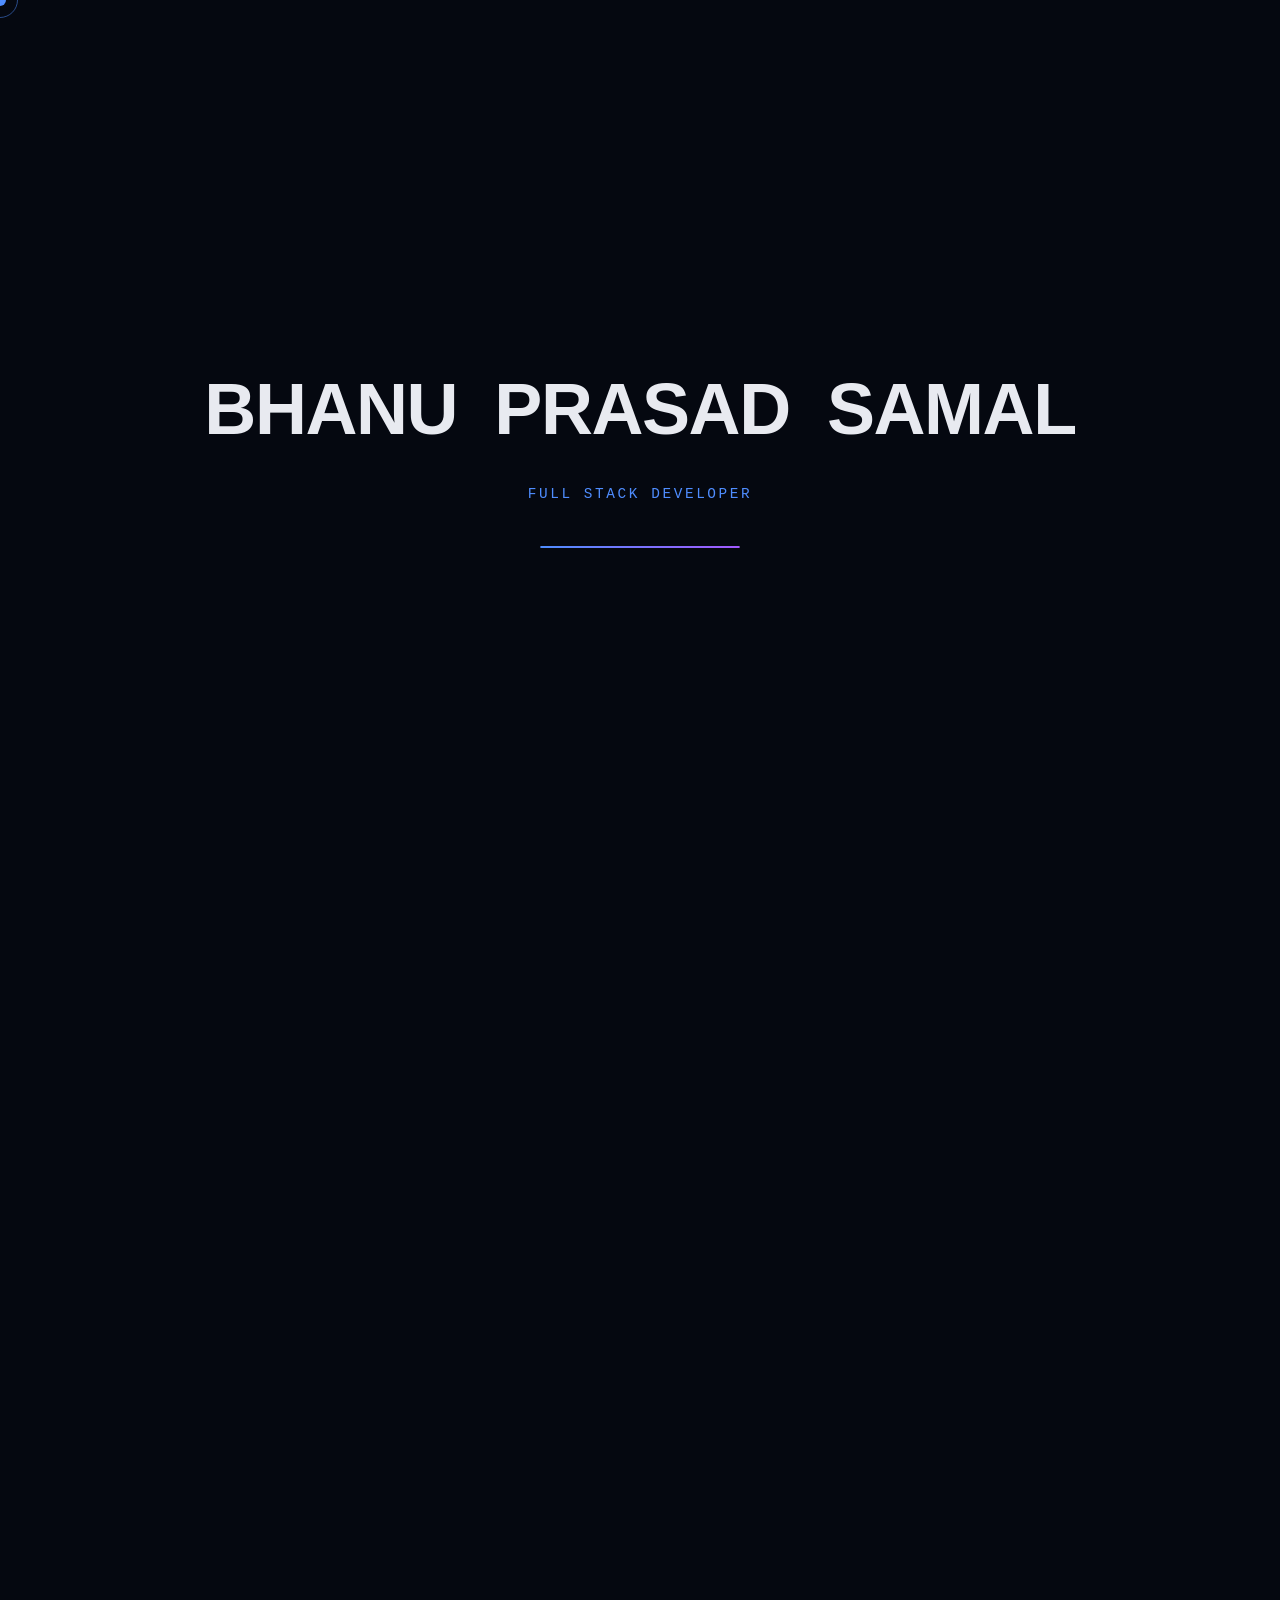
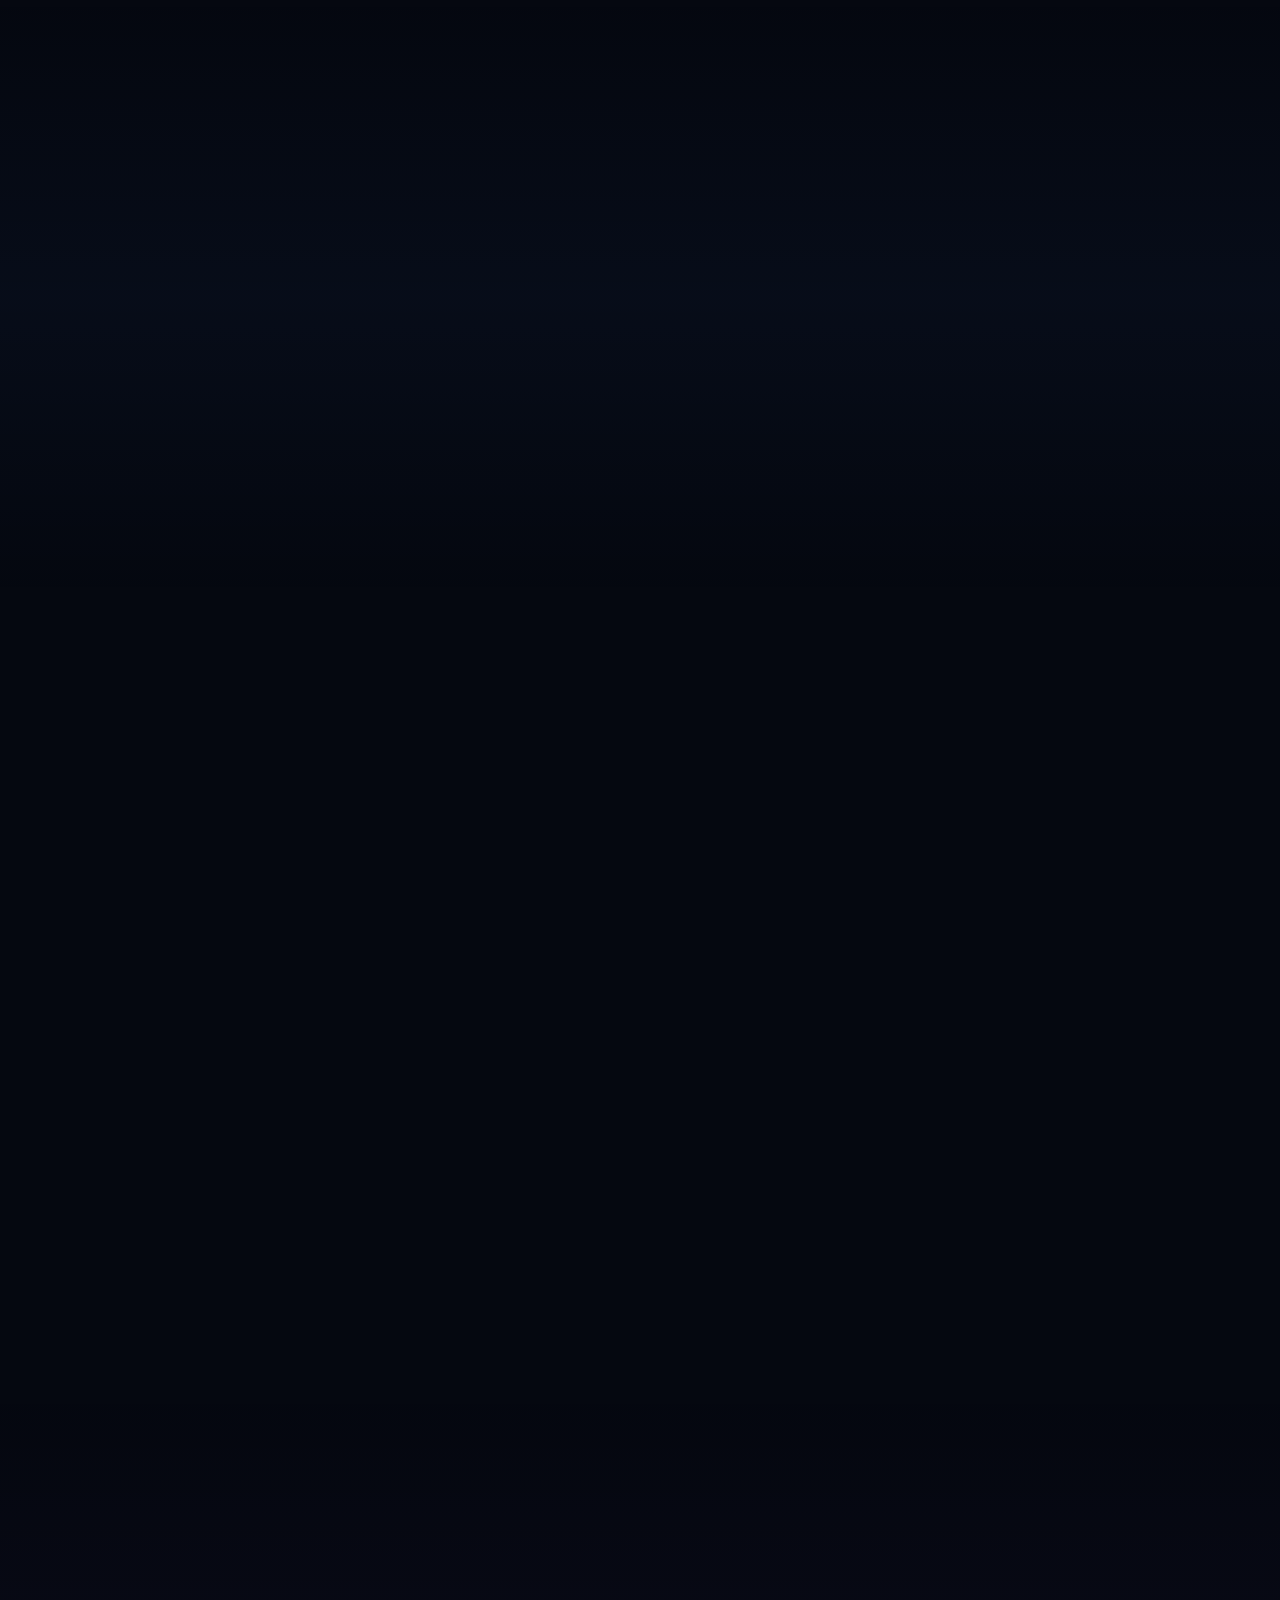
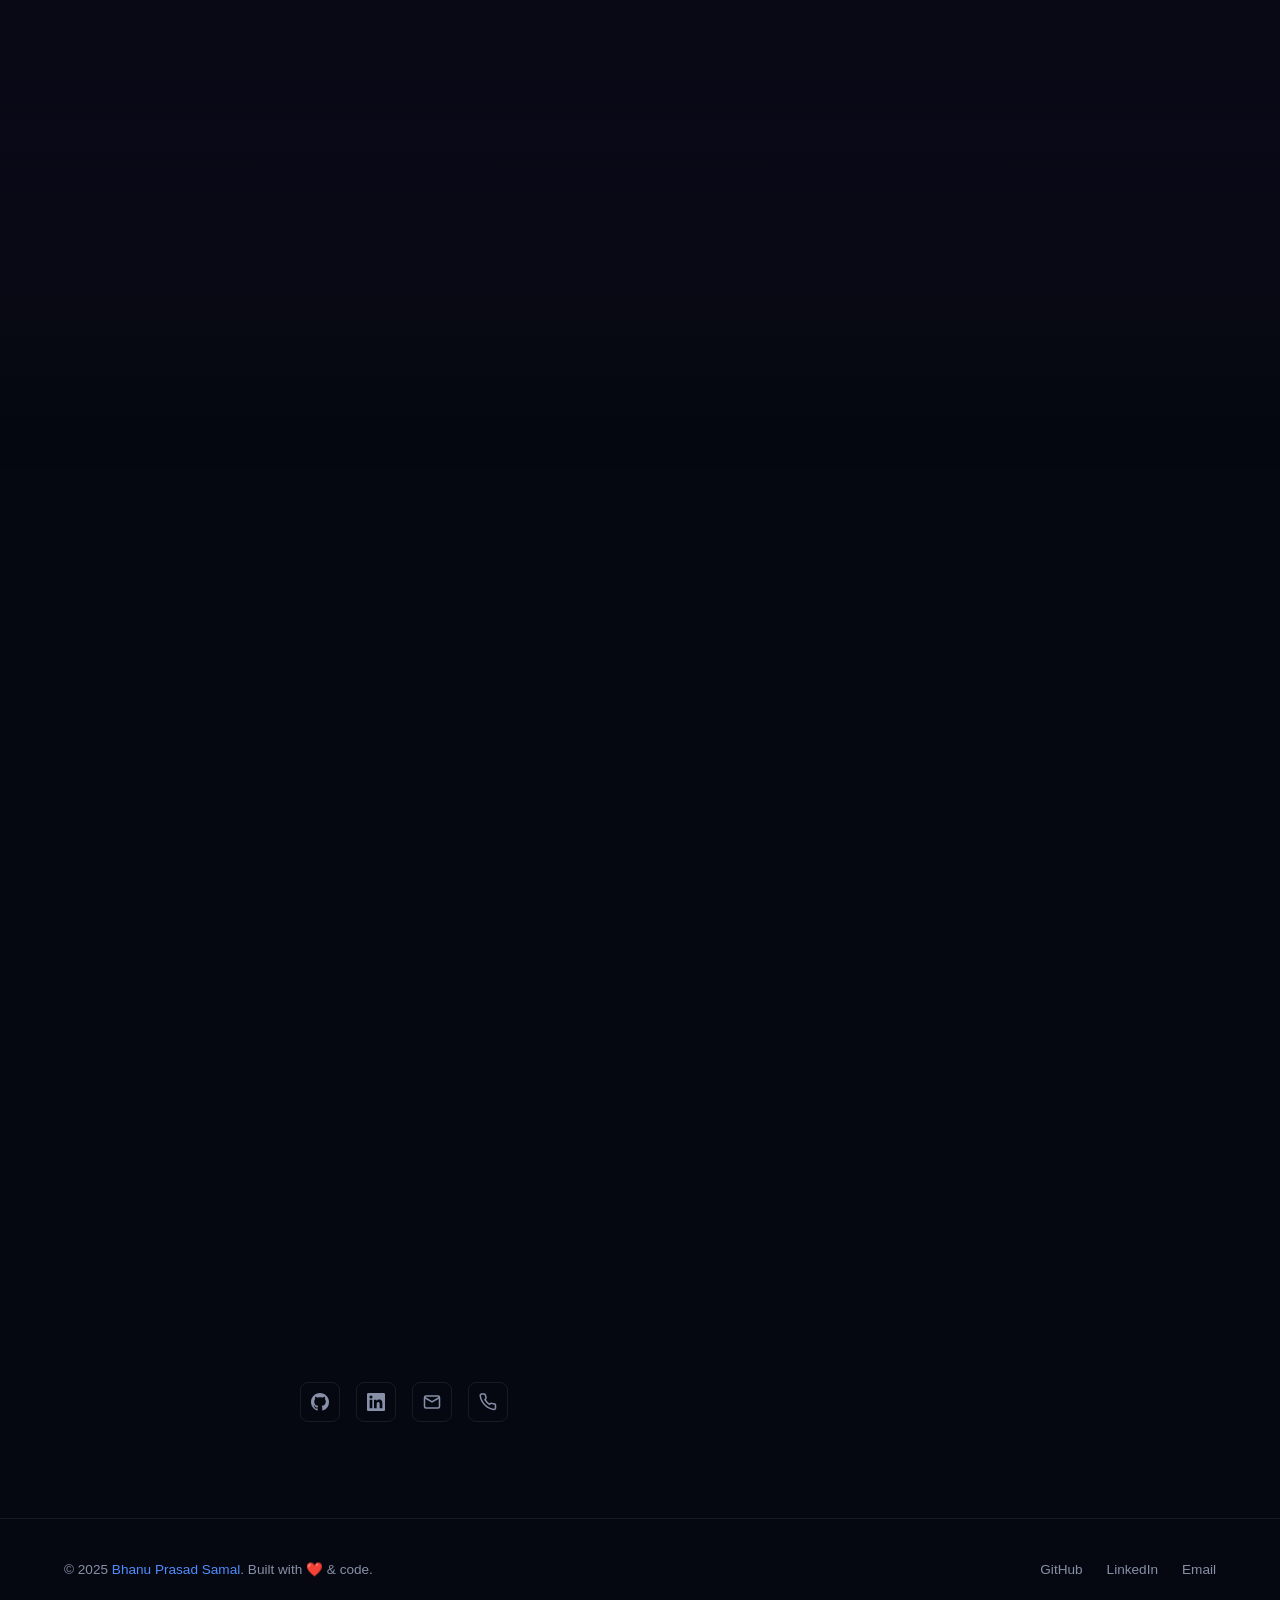
==== index.html @ 150c745f "Bhanu Portfolio" ====
<!DOCTYPE html>
<html lang="en">
<head>
  <meta charset="UTF-8" />
  <meta name="viewport" content="width=device-width, initial-scale=1.0" />
  <!-- Security Headers (also set these server-side for full protection) -->
  <meta http-equiv="X-Content-Type-Options" content="nosniff" />
  <meta http-equiv="X-Frame-Options" content="DENY" />
  <meta http-equiv="Referrer-Policy" content="strict-origin-when-cross-origin" />
  <!-- CSP: adjust 'connect-src' once you know your EmailJS service_id domain -->
  <meta http-equiv="Content-Security-Policy"
    content="default-src 'self'; script-src 'self'; style-src 'self' https://fonts.googleapis.com; font-src https://fonts.gstatic.com; img-src 'self' data:; connect-src https://api.emailjs.com;" />

  <title>Bhanu Prasad Samal | Developer</title>
  <meta name="description" content="Full Stack Developer — Java, Spring Boot, React, Django. Building clean, scalable software." />

  <!-- Preconnect for font performance -->
  <link rel="preconnect" href="https://fonts.googleapis.com" />
  <link rel="preconnect" href="https://fonts.gstatic.com" crossorigin />
  <link href="https://fonts.googleapis.com/css2?family=Syne:wght@400;600;700;800&family=DM+Sans:ital,wght@0,300;0,400;0,500;1,300&family=JetBrains+Mono:wght@400;500&display=swap" rel="stylesheet" />

  <link rel="stylesheet" href="style.css" />
</head>
<body>

<!-- Custom Cursor (desktop only — hidden via CSS on touch devices) -->
<div id="cursor" aria-hidden="true"></div>
<div id="cursor-ring" aria-hidden="true"></div>

<!-- LOADER -->
<div id="loader" role="status" aria-live="polite" aria-label="Loading portfolio">
  <div class="loader-name" aria-hidden="true">
    <span>B</span><span>H</span><span>A</span><span>N</span><span>U</span><span>&nbsp;</span>
    <span>P</span><span>R</span><span>A</span><span>S</span><span>A</span><span>D</span><span>&nbsp;</span>
    <span>S</span><span>A</span><span>M</span><span>A</span><span>L</span>
  </div>
  <div class="loader-role">Full Stack Developer</div>
  <div class="loader-bar"><div class="loader-bar-fill"></div></div>
</div>

<!-- NAV -->
<nav role="navigation" aria-label="Main navigation">
  <a href="#hero" class="nav-logo">BPS<span>.</span></a>

  <!-- Mobile hamburger toggle -->
  <button
    id="navToggle"
    class="nav-toggle"
    aria-label="Toggle navigation menu"
    aria-expanded="false"
    aria-controls="navMenu"
  >
    <span></span>
    <span></span>
    <span></span>
  </button>

  <ul class="nav-links" id="navMenu" role="list">
    <li><a href="#about">About</a></li>
    <li><a href="#skills">Skills</a></li>
    <li><a href="#experience">Experience</a></li>
    <li><a href="#education">Education</a></li>
    <li><a href="#contact">Contact</a></li>
  </ul>
</nav>

<!-- HERO -->
<section id="hero" aria-label="Introduction">
  <div class="grid-bg" aria-hidden="true"></div>

  <div class="hero-left">
    <div class="hero-tag">Available for Opportunities</div>
    <h1 class="hero-name">
      <span class="line1">Bhanu Prasad</span>
      <span class="line2">Samal</span>
    </h1>
    <p class="hero-desc">
      A <strong>Full Stack Developer</strong> passionate about building clean, scalable
      software — from Java backends to React frontends. I turn ideas into real impact.
    </p>
    <div class="hero-stats">
      <div class="stat">
        <span class="stat-num">2+</span>
        <span class="stat-label">Internships</span>
      </div>
      <div class="stat">
        <span class="stat-num">10+</span>
        <span class="stat-label">Technologies</span>
      </div>
      <div class="stat">
        <span class="stat-num">7.01</span>
        <span class="stat-label">CGPA</span>
      </div>
    </div>
    <div class="hero-cta">
      <a href="#contact" class="btn btn-primary">✉ Connect with Me</a>
      <a href="https://github.com/bhanu-deve" target="_blank" rel="noopener noreferrer" class="btn btn-outline">⌥ GitHub</a>
    </div>
    <div class="hero-socials">
      <a href="https://github.com/bhanu-deve" target="_blank" rel="noopener noreferrer" class="social-link" title="GitHub" aria-label="GitHub profile">
        <svg width="18" height="18" viewBox="0 0 24 24" fill="currentColor" aria-hidden="true"><path d="M12 0C5.37 0 0 5.37 0 12c0 5.31 3.435 9.795 8.205 11.385.6.105.825-.255.825-.57 0-.285-.015-1.23-.015-2.235-3.015.555-3.795-.735-4.035-1.41-.135-.345-.72-1.41-1.23-1.695-.42-.225-1.02-.78-.015-.795.945-.015 1.62.87 1.845 1.23 1.08 1.815 2.805 1.305 3.495.99.105-.78.42-1.305.765-1.605-2.67-.3-5.46-1.335-5.46-5.925 0-1.305.465-2.385 1.23-3.225-.12-.3-.54-1.53.12-3.18 0 0 1.005-.315 3.3 1.23.96-.27 1.98-.405 3-.405s2.04.135 3 .405c2.295-1.56 3.3-1.23 3.3-1.23.66 1.65.24 2.88.12 3.18.765.84 1.23 1.905 1.23 3.225 0 4.605-2.805 5.625-5.475 5.925.435.375.81 1.095.81 2.22 0 1.605-.015 2.895-.015 3.3 0 .315.225.69.825.57A12.02 12.02 0 0 0 24 12c0-6.63-5.37-12-12-12z"/></svg>
      </a>
      <a href="https://www.linkedin.com/in/bhanuprasadsamal1/" target="_blank" rel="noopener noreferrer" class="social-link" title="LinkedIn" aria-label="LinkedIn profile">
        <svg width="18" height="18" viewBox="0 0 24 24" fill="currentColor" aria-hidden="true"><path d="M20.447 20.452h-3.554v-5.569c0-1.328-.027-3.037-1.852-3.037-1.853 0-2.136 1.445-2.136 2.939v5.667H9.351V9h3.414v1.561h.046c.477-.9 1.637-1.85 3.37-1.85 3.601 0 4.267 2.37 4.267 5.455v6.286zM5.337 7.433a2.062 2.062 0 0 1-2.063-2.065 2.064 2.064 0 1 1 2.063 2.065zm1.782 13.019H3.555V9h3.564v11.452zM22.225 0H1.771C.792 0 0 .774 0 1.729v20.542C0 23.227.792 24 1.771 24h20.451C23.2 24 24 23.227 24 22.271V1.729C24 .774 23.2 0 22.222 0h.003z"/></svg>
      </a>
      <a href="mailto:bhanuprasadsamal@gmail.com" class="social-link" title="Email" aria-label="Send email">
        <svg width="18" height="18" viewBox="0 0 24 24" fill="none" stroke="currentColor" stroke-width="2" aria-hidden="true"><path d="M4 4h16c1.1 0 2 .9 2 2v12c0 1.1-.9 2-2 2H4c-1.1 0-2-.9-2-2V6c0-1.1.9-2 2-2z"/><polyline points="22,6 12,12 2,6"/></svg>
      </a>
    </div>
  </div>

  <div class="hero-right">
    <div class="avatar-wrap">
      <div class="avatar-ring" aria-hidden="true"></div>
      <img
        class="avatar-img"
        src="DSC_0088.JPG"
        alt="Portrait of Bhanu Prasad Samal"
        width="380"
        height="380"
        loading="eager"
        onerror="this.src='data:image/svg+xml,<svg xmlns=%22http://www.w3.org/2000/svg%22 width=%22380%22 height=%22380%22 viewBox=%220 0 380 380%22><circle cx=%22190%22 cy=%22190%22 r=%22190%22 fill=%22%23111827%22/><text x=%22190%22 y=%22210%22 text-anchor=%22middle%22 font-size=%2280%22 fill=%22%234f8dff%22 font-family=%22sans-serif%22>BPS</text></svg>'; this.onerror=null;"
      />
      <div class="avatar-badge">Open to Work</div>
    </div>
  </div>

  <div class="scroll-indicator" aria-hidden="true">
    <div class="scroll-line"></div>
    scroll
  </div>
</section>

<!-- ABOUT -->
<section id="about" aria-label="About me">
  <div class="about-img-wrap reveal">
    <img
      class="about-img"
      src="My_college_photo.jpg"
      alt="Bhanu Prasad Samal at college"
      width="500"
      height="500"
      loading="lazy"
      onerror="this.closest('.about-img-wrap').style.display='none';"
    />
    <div class="about-img-tag">B.Tech 2021–2025</div>
    <div class="about-img-overlay" aria-hidden="true"></div>
    <div class="about-img-quote">"Building solutions that have a real impact."</div>
  </div>
  <div class="reveal" style="transition-delay:.15s">
    <div class="section-tag">// about me</div>
    <h2 class="section-title">The Dev Behind the Code</h2>
    <p class="about-text">Hey! I'm Bhanu Prasad Samal — a final-year B.Tech student from GIET University, Odisha. I'm an enthusiastic and quick learner with a deep passion for software development and AI tools.</p>
    <p class="about-text">I've had the opportunity to intern as a <strong style="color:var(--text)">Java Developer</strong> at RamanaSoft Pvt. Ltd., building Spring Boot REST APIs, and as a <strong style="color:var(--text)">Backend Developer</strong> with Edunet Foundation (AICTE), crafting a Django-based music web app.</p>
    <p class="about-text">I speak Odia, English, Hindi, and Bengali — and code in a dozen languages. Always eager to grow, collaborate, and build things that matter.</p>
    <div class="hero-socials" style="margin-top:1.5rem;">
      <a href="https://github.com/bhanu-deve" target="_blank" rel="noopener noreferrer" class="btn btn-outline" style="font-size:.85rem;">GitHub →</a>
      <a href="https://www.linkedin.com/in/bhanuprasadsamal1/" target="_blank" rel="noopener noreferrer" class="btn btn-outline" style="font-size:.85rem;">LinkedIn →</a>
    </div>
  </div>
</section>

<!-- SKILLS -->
<section id="skills" aria-label="Skills and technologies">
  <div class="section-header reveal">
    <div class="section-tag">// tech stack</div>
    <h2 class="section-title">Skills &amp; Technologies</h2>
    <div class="divider"></div>
  </div>
  <div class="skills-grid">
    <div class="skill-card reveal"><div class="skill-icon" aria-hidden="true">☕</div><div class="skill-name">Java</div></div>
    <div class="skill-card reveal" style="transition-delay:.05s"><div class="skill-icon" aria-hidden="true">🍃</div><div class="skill-name">Spring Boot</div></div>
    <div class="skill-card reveal" style="transition-delay:.1s"><div class="skill-icon" aria-hidden="true">⚛️</div><div class="skill-name">React JS</div></div>
    <div class="skill-card reveal" style="transition-delay:.12s"><div class="skill-icon" aria-hidden="true">🟨</div><div class="skill-name">JavaScript</div></div>
    <div class="skill-card reveal" style="transition-delay:.15s"><div class="skill-icon" aria-hidden="true">🐍</div><div class="skill-name">Python</div></div>
    <div class="skill-card reveal" style="transition-delay:.18s"><div class="skill-icon" aria-hidden="true">🎸</div><div class="skill-name">Django</div></div>
    <div class="skill-card reveal" style="transition-delay:.21s"><div class="skill-icon" aria-hidden="true">🐬</div><div class="skill-name">MySQL</div></div>
    <div class="skill-card reveal" style="transition-delay:.24s"><div class="skill-icon" aria-hidden="true">🌐</div><div class="skill-name">HTML/CSS</div></div>
    <div class="skill-card reveal" style="transition-delay:.27s"><div class="skill-icon" aria-hidden="true">©️</div><div class="skill-name">C++</div></div>
    <div class="skill-card reveal" style="transition-delay:.30s"><div class="skill-icon" aria-hidden="true">🔧</div><div class="skill-name">Git</div></div>
    <div class="skill-card reveal" style="transition-delay:.33s"><div class="skill-icon" aria-hidden="true">🐧</div><div class="skill-name">Linux</div></div>
    <div class="skill-card reveal" style="transition-delay:.36s"><div class="skill-icon" aria-hidden="true">🗄️</div><div class="skill-name">SQLite</div></div>
  </div>
</section>

<!-- EXPERIENCE -->
<section id="experience" aria-label="Work experience">
  <div class="section-header reveal">
    <div class="section-tag">// experience</div>
    <h2 class="section-title">Internship Experience</h2>
    <div class="divider"></div>
  </div>
  <div class="exp-timeline">
    <article class="exp-card reveal">
      <div class="exp-header">
        <div>
          <div class="exp-role">Java Developer Intern</div>
          <div class="exp-company">RamanaSoft Pvt. Ltd.</div>
        </div>
        <div class="exp-period">Jan 2025 – Jun 2025</div>
      </div>
      <ul class="exp-list">
        <li>Built backend services and simple REST APIs using Spring Boot framework</li>
        <li>Gained hands-on experience with MySQL for database design and queries</li>
        <li>Collaborated in a team environment using Git for version control workflows</li>
      </ul>
    </article>
    <article class="exp-card reveal" style="transition-delay:.1s">
      <div class="exp-header">
        <div>
          <div class="exp-role">Web Development Intern (Django)</div>
          <div class="exp-company">Edunet Foundation (AICTE)</div>
        </div>
        <div class="exp-period">Feb 2024 – Apr 2024</div>
      </div>
      <ul class="exp-list">
        <li>Built a full music web application using Django as the primary backend framework</li>
        <li>Implemented user authentication and database integration with SQLite</li>
        <li>Enhanced problem-solving skills by handling real-world application features end-to-end</li>
      </ul>
    </article>
  </div>
</section>

<!-- EDUCATION -->
<section id="education" aria-label="Academic background">
  <div class="section-header reveal">
    <div class="section-tag">// education</div>
    <h2 class="section-title">Academic Background</h2>
    <div class="divider"></div>
  </div>
  <div class="edu-grid">
    <div class="edu-card reveal">
      <div class="edu-degree">Bachelor of Technology (B.Tech)</div>
      <div class="edu-school">GIET University, Gunupur, Odisha</div>
      <div class="edu-year">2021 – 2025</div>
      <div class="edu-cgpa">CGPA: 7.01</div>
    </div>
    <div class="edu-card reveal" style="transition-delay:.1s">
      <div class="edu-degree">CHSC (Class XII)</div>
      <div class="edu-school">Hi-tech Higher Secondary School, Jajpur, Odisha</div>
      <div class="edu-year">2018 – 2020</div>
    </div>
    <div class="edu-card reveal" style="transition-delay:.2s">
      <div class="edu-degree">HSC (Class X)</div>
      <div class="edu-school">Baruneswar High School, Arei, Jajpur</div>
      <div class="edu-year">2015 – 2018</div>
    </div>
  </div>
  <div class="achieve-card reveal" style="margin-top:3rem;">
    <div class="achieve-icon" aria-hidden="true">🏆</div>
    <div>
      <div class="achieve-title">Guinness World Record Participant</div>
      <div class="achieve-desc">GUVI Geek Network, IITM Research Park — Part of a record-setting event celebrating technology and learning.</div>
    </div>
  </div>
</section>

<!-- CONTACT -->
<section id="contact" aria-label="Contact form">
  <div class="contact-wrap">
    <div class="reveal">
      <div class="section-tag" style="text-align:center;justify-content:center;display:flex;">// let's connect</div>
      <h2 class="section-title">Have a Project? <br/>Let's Talk.</h2>
      <p style="color:var(--muted);margin-top:1rem;line-height:1.7;">Drop me a message and I'll get back to you as soon as possible. Always open to interesting opportunities and collaborations.</p>
    </div>

    <form
      class="contact-form reveal"
      id="contactForm"
      style="transition-delay:.15s"
      novalidate
      autocomplete="off"
    >
      <!-- Honeypot field — hidden from real users, catches bots -->
      <input
        type="text"
        id="hp_field"
        name="hp_field"
        aria-hidden="true"
        tabindex="-1"
        autocomplete="off"
        style="display:none;"
      />

      <div class="form-row">
        <div class="form-group">
          <label class="form-label" for="senderName">Your Name</label>
          <input class="form-input" type="text" id="senderName" name="name" placeholder="John Doe" required maxlength="100" autocomplete="name" />
        </div>
        <div class="form-group">
          <label class="form-label" for="senderEmail">Your Email</label>
          <input class="form-input" type="email" id="senderEmail" name="email" placeholder="you@example.com" required maxlength="200" autocomplete="email" />
        </div>
      </div>
      <div class="form-group">
        <label class="form-label" for="subject">Subject</label>
        <input class="form-input" type="text" id="subject" name="subject" placeholder="Job Opportunity / Collaboration..." required maxlength="200" />
      </div>
      <div class="form-group">
        <label class="form-label" for="message">Message</label>
        <textarea class="form-textarea" id="message" name="message" placeholder="Tell me about your project or opportunity..." required maxlength="2000"></textarea>
      </div>
      <button type="submit" class="btn-send" id="sendBtn">✉ Send Message</button>
      <div class="form-status" id="formStatus" role="alert" aria-live="polite"></div>
    </form>

    <div class="hero-socials" style="justify-content:center;margin-top:2rem;">
      <a href="https://github.com/bhanu-deve" target="_blank" rel="noopener noreferrer" class="social-link" aria-label="GitHub">
        <svg width="18" height="18" viewBox="0 0 24 24" fill="currentColor" aria-hidden="true"><path d="M12 0C5.37 0 0 5.37 0 12c0 5.31 3.435 9.795 8.205 11.385.6.105.825-.255.825-.57 0-.285-.015-1.23-.015-2.235-3.015.555-3.795-.735-4.035-1.41-.135-.345-.72-1.41-1.23-1.695-.42-.225-1.02-.78-.015-.795.945-.015 1.62.87 1.845 1.23 1.08 1.815 2.805 1.305 3.495.99.105-.78.42-1.305.765-1.605-2.67-.3-5.46-1.335-5.46-5.925 0-1.305.465-2.385 1.23-3.225-.12-.3-.54-1.53.12-3.18 0 0 1.005-.315 3.3 1.23.96-.27 1.98-.405 3-.405s2.04.135 3 .405c2.295-1.56 3.3-1.23 3.3-1.23.66 1.65.24 2.88.12 3.18.765.84 1.23 1.905 1.23 3.225 0 4.605-2.805 5.625-5.475 5.925.435.375.81 1.095.81 2.22 0 1.605-.015 2.895-.015 3.3 0 .315.225.69.825.57A12.02 12.02 0 0 0 24 12c0-6.63-5.37-12-12-12z"/></svg>
      </a>
      <a href="https://www.linkedin.com/in/bhanuprasadsamal1/" target="_blank" rel="noopener noreferrer" class="social-link" aria-label="LinkedIn">
        <svg width="18" height="18" viewBox="0 0 24 24" fill="currentColor" aria-hidden="true"><path d="M20.447 20.452h-3.554v-5.569c0-1.328-.027-3.037-1.852-3.037-1.853 0-2.136 1.445-2.136 2.939v5.667H9.351V9h3.414v1.561h.046c.477-.9 1.637-1.85 3.37-1.85 3.601 0 4.267 2.37 4.267 5.455v6.286zM5.337 7.433a2.062 2.062 0 0 1-2.063-2.065 2.064 2.064 0 1 1 2.063 2.065zm1.782 13.019H3.555V9h3.564v11.452zM22.225 0H1.771C.792 0 0 .774 0 1.729v20.542C0 23.227.792 24 1.771 24h20.451C23.2 24 24 23.227 24 22.271V1.729C24 .774 23.2 0 22.222 0h.003z"/></svg>
      </a>
      <a href="mailto:bhanuprasadsamal@gmail.com" class="social-link" aria-label="Email">
        <svg width="18" height="18" viewBox="0 0 24 24" fill="none" stroke="currentColor" stroke-width="2" aria-hidden="true"><path d="M4 4h16c1.1 0 2 .9 2 2v12c0 1.1-.9 2-2 2H4c-1.1 0-2-.9-2-2V6c0-1.1.9-2 2-2z"/><polyline points="22,6 12,12 2,6"/></svg>
      </a>
      <a href="tel:+918018931867" class="social-link" aria-label="Call +91 80189 31867">
        <svg width="18" height="18" viewBox="0 0 24 24" fill="none" stroke="currentColor" stroke-width="2" aria-hidden="true"><path d="M22 16.92v3a2 2 0 0 1-2.18 2 19.79 19.79 0 0 1-8.63-3.07A19.5 19.5 0 0 1 4.69 12 19.79 19.79 0 0 1 1.61 3.42 2 2 0 0 1 3.58 1.25h3a2 2 0 0 1 2 1.72c.13.96.36 1.9.7 2.81a2 2 0 0 1-.45 2.11L7.91 8.91a16 16 0 0 0 6.17 6.17l.82-.82a2 2 0 0 1 2.11-.45c.91.34 1.85.57 2.81.7A2 2 0 0 1 22 16.92z"/></svg>
      </a>
    </div>
  </div>
</section>

<!-- FOOTER -->
<footer>
  <div class="footer-copy">© 2025 <span>Bhanu Prasad Samal</span>. Built with ❤️ &amp; code.</div>
  <div class="footer-links">
    <a href="https://github.com/bhanu-deve" target="_blank" rel="noopener noreferrer">GitHub</a>
    <a href="https://www.linkedin.com/in/bhanuprasadsamal1/" target="_blank" rel="noopener noreferrer">LinkedIn</a>
    <a href="mailto:bhanuprasadsamal@gmail.com">Email</a>
  </div>
</footer>

<!-- Deferred script for best performance -->
<script src="script.js" defer></script>
</body>
</html>
---- style.css ----
/* =========================================================
   Bhanu Prasad Samal | Portfolio Stylesheet
   ========================================================= */

/* ── CSS VARIABLES ── */
:root {
  --bg: #050810;
  --bg2: #080d1a;
  --accent: #4f8dff;
  --accent2: #a259ff;
  --accent3: #ff6b35;
  --text: #e8eaf0;
  --muted: #8890a8;
  --card: rgba(255, 255, 255, 0.04);
  --border: rgba(255, 255, 255, 0.08);
  --glow: rgba(79, 141, 255, 0.18);
  --nav-height: 72px;
}

/* ── RESET ── */
*,
*::before,
*::after {
  margin: 0;
  padding: 0;
  box-sizing: border-box;
}

html {
  scroll-behavior: smooth;
  -webkit-text-size-adjust: 100%;
}

body {
  background: var(--bg);
  color: var(--text);
  font-family: 'DM Sans', sans-serif;
  overflow-x: hidden;
  cursor: none;
  line-height: 1.6;
}

img {
  max-width: 100%;
  display: block;
}

a {
  color: inherit;
}

/* ── CUSTOM CURSOR (Desktop only) ── */
#cursor {
  position: fixed;
  width: 12px;
  height: 12px;
  background: var(--accent);
  border-radius: 50%;
  pointer-events: none;
  z-index: 9999;
  transform: translate(-50%, -50%);
  transition: transform 0.1s, width 0.2s, height 0.2s, background 0.2s;
}

#cursor-ring {
  position: fixed;
  width: 36px;
  height: 36px;
  border: 1.5px solid rgba(79, 141, 255, 0.5);
  border-radius: 50%;
  pointer-events: none;
  z-index: 9998;
  transform: translate(-50%, -50%);
  transition: all 0.15s ease;
}

body:has(a:hover) #cursor,
body:has(button:hover) #cursor {
  width: 20px;
  height: 20px;
  background: var(--accent2);
}

/* ── NOISE OVERLAY ── */
body::before {
  content: '';
  position: fixed;
  inset: 0;
  z-index: 0;
  background-image: url("data:image/svg+xml,%3Csvg viewBox='0 0 256 256' xmlns='http://www.w3.org/2000/svg'%3E%3Cfilter id='n'%3E%3CfeTurbulence type='fractalNoise' baseFrequency='0.9' numOctaves='4' stitchTiles='stitch'/%3E%3C/filter%3E%3Crect width='100%25' height='100%25' filter='url(%23n)' opacity='0.035'/%3E%3C/svg%3E");
  pointer-events: none;
  opacity: 0.6;
}

/* ── LOADER ── */
#loader {
  position: fixed;
  inset: 0;
  z-index: 9000;
  background: var(--bg);
  display: flex;
  flex-direction: column;
  align-items: center;
  justify-content: center;
  transition: opacity 0.8s ease, visibility 0.8s;
}

#loader.hidden {
  opacity: 0;
  visibility: hidden;
  pointer-events: none;
}

.loader-name {
  font-family: 'Syne', sans-serif;
  font-size: clamp(2rem, 6vw, 4.5rem);
  font-weight: 800;
  letter-spacing: -0.02em;
  overflow: hidden;
}

.loader-name span {
  display: inline-block;
  transform: translateY(110%);
  animation: slideUp 0.7s cubic-bezier(0.16, 1, 0.3, 1) forwards;
}

.loader-name span:nth-child(2)  { animation-delay: 0.08s; }
.loader-name span:nth-child(3)  { animation-delay: 0.14s; }
.loader-name span:nth-child(4)  { animation-delay: 0.20s; }
.loader-name span:nth-child(5)  { animation-delay: 0.26s; }
.loader-name span:nth-child(6)  { animation-delay: 0.32s; }
.loader-name span:nth-child(7)  { animation-delay: 0.38s; }
.loader-name span:nth-child(8)  { animation-delay: 0.44s; }
.loader-name span:nth-child(9)  { animation-delay: 0.50s; }
.loader-name span:nth-child(10) { animation-delay: 0.56s; }
.loader-name span:nth-child(11) { animation-delay: 0.62s; }
.loader-name span:nth-child(12) { animation-delay: 0.68s; }
.loader-name span:nth-child(13) { animation-delay: 0.74s; }
.loader-name span:nth-child(14) { animation-delay: 0.80s; }
.loader-name span:nth-child(15) { animation-delay: 0.86s; }
.loader-name span:nth-child(16) { animation-delay: 0.92s; }
.loader-name span:nth-child(17) { animation-delay: 0.98s; }
.loader-name span:nth-child(18) { animation-delay: 1.04s; }

@keyframes slideUp {
  to { transform: translateY(0); }
}

.loader-role {
  font-family: 'JetBrains Mono', monospace;
  font-size: 0.9rem;
  color: var(--accent);
  margin-top: 1rem;
  opacity: 0;
  animation: fadeIn 0.5s 0.8s forwards;
  letter-spacing: 0.18em;
  text-transform: uppercase;
}

.loader-bar {
  width: 200px;
  height: 2px;
  background: rgba(255, 255, 255, 0.08);
  border-radius: 2px;
  margin-top: 2.5rem;
  overflow: hidden;
  opacity: 0;
  animation: fadeIn 0.3s 1s forwards;
}

.loader-bar-fill {
  height: 100%;
  width: 0;
  background: linear-gradient(90deg, var(--accent), var(--accent2));
  border-radius: 2px;
  animation: fillBar 1.2s 1s cubic-bezier(0.4, 0, 0.2, 1) forwards;
}

@keyframes fillBar { to { width: 100%; } }
@keyframes fadeIn  { to { opacity: 1; } }

/* ── MOBILE MENU TOGGLE ── */
.nav-toggle {
  display: none;
  flex-direction: column;
  gap: 5px;
  background: none;
  border: none;
  cursor: pointer;
  padding: 4px;
  z-index: 600;
}

.nav-toggle span {
  display: block;
  width: 24px;
  height: 2px;
  background: var(--text);
  border-radius: 2px;
  transition: all 0.3s ease;
}

.nav-toggle.open span:nth-child(1) { transform: translateY(7px) rotate(45deg); }
.nav-toggle.open span:nth-child(2) { opacity: 0; }
.nav-toggle.open span:nth-child(3) { transform: translateY(-7px) rotate(-45deg); }

/* ── NAV ── */
nav {
  position: fixed;
  top: 0;
  left: 0;
  right: 0;
  z-index: 500;
  display: flex;
  align-items: center;
  justify-content: space-between;
  padding: 1.4rem 4rem;
  background: rgba(5, 8, 16, 0.85);
  backdrop-filter: blur(20px);
  -webkit-backdrop-filter: blur(20px);
  border-bottom: 1px solid var(--border);
  opacity: 0;
  animation: fadeIn 0.5s 2.4s forwards;
}

.nav-logo {
  font-family: 'Syne', sans-serif;
  font-weight: 800;
  font-size: 1.15rem;
  letter-spacing: -0.02em;
  color: var(--text);
  text-decoration: none;
  position: relative;
  z-index: 601;
}

.nav-logo span { color: var(--accent); }

.nav-links {
  display: flex;
  gap: 2.5rem;
  list-style: none;
}

.nav-links a {
  font-size: 0.85rem;
  letter-spacing: 0.08em;
  text-transform: uppercase;
  color: var(--muted);
  text-decoration: none;
  transition: color 0.2s;
  font-family: 'JetBrains Mono', monospace;
}

.nav-links a:hover,
.nav-links a.active { color: var(--text); }

/* ── SECTIONS ── */
section { position: relative; z-index: 1; }

/* ── HERO ── */
#hero {
  min-height: 100vh;
  display: grid;
  grid-template-columns: 1fr 1fr;
  align-items: center;
  padding: 0 4rem;
  gap: 3rem;
  opacity: 0;
  animation: fadeIn 0.6s 2.5s forwards;
}

.hero-left {
  display: flex;
  flex-direction: column;
  gap: 1.4rem;
}

.hero-tag {
  display: inline-flex;
  align-items: center;
  gap: 0.6rem;
  font-family: 'JetBrains Mono', monospace;
  font-size: 0.78rem;
  color: var(--accent);
  letter-spacing: 0.14em;
  text-transform: uppercase;
  border: 1px solid rgba(79, 141, 255, 0.25);
  border-radius: 100px;
  padding: 0.4rem 1rem;
  width: fit-content;
  background: rgba(79, 141, 255, 0.06);
}

.hero-tag::before {
  content: '';
  width: 6px;
  height: 6px;
  background: var(--accent);
  border-radius: 50%;
  animation: pulse 2s infinite;
}

@keyframes pulse {
  0%, 100% { opacity: 1; transform: scale(1); }
  50%       { opacity: 0.4; transform: scale(0.7); }
}

.hero-name {
  font-family: 'Syne', sans-serif;
  font-size: clamp(2.8rem, 5vw, 4.8rem);
  font-weight: 800;
  line-height: 0.95;
  letter-spacing: -0.03em;
}

.hero-name .line1 { display: block; color: var(--text); }
.hero-name .line2 {
  display: block;
  background: linear-gradient(135deg, var(--accent), var(--accent2));
  -webkit-background-clip: text;
  -webkit-text-fill-color: transparent;
  background-clip: text;
}

.hero-desc {
  font-size: 1.05rem;
  line-height: 1.7;
  color: var(--muted);
  max-width: 480px;
  font-weight: 300;
}

.hero-desc strong { color: var(--text); font-weight: 500; }

.hero-cta {
  display: flex;
  gap: 1rem;
  flex-wrap: wrap;
  margin-top: 0.5rem;
}

/* ── BUTTONS ── */
.btn {
  display: inline-flex;
  align-items: center;
  gap: 0.5rem;
  padding: 0.75rem 1.6rem;
  border-radius: 8px;
  font-size: 0.9rem;
  font-family: 'DM Sans', sans-serif;
  font-weight: 500;
  cursor: pointer;
  text-decoration: none;
  transition: all 0.2s;
  border: none;
}

.btn-primary { background: var(--accent); color: #fff; }
.btn-primary:hover {
  background: #3a78ff;
  transform: translateY(-2px);
  box-shadow: 0 8px 24px rgba(79, 141, 255, 0.35);
}

.btn-outline { background: transparent; color: var(--text); border: 1px solid var(--border); }
.btn-outline:hover {
  border-color: var(--accent);
  color: var(--accent);
  transform: translateY(-2px);
}

.hero-socials { display: flex; gap: 1rem; margin-top: 0.5rem; flex-wrap: wrap; }

.social-link {
  width: 40px;
  height: 40px;
  border: 1px solid var(--border);
  border-radius: 8px;
  display: flex;
  align-items: center;
  justify-content: center;
  color: var(--muted);
  text-decoration: none;
  transition: all 0.2s;
  font-size: 1.1rem;
  flex-shrink: 0;
}

.social-link:hover {
  border-color: var(--accent);
  color: var(--accent);
  background: rgba(79, 141, 255, 0.08);
}

/* ── HERO RIGHT ── */
.hero-right { display: flex; justify-content: center; align-items: center; }

.avatar-wrap { position: relative; width: 380px; height: 380px; }

.avatar-ring {
  position: absolute;
  inset: -16px;
  border-radius: 50%;
  background: conic-gradient(from 0deg, var(--accent), var(--accent2), var(--accent3), var(--accent));
  animation: spin 6s linear infinite;
  mask: radial-gradient(circle at center, transparent 80%, black 82%);
  -webkit-mask: radial-gradient(circle at center, transparent 80%, black 82%);
}

@keyframes spin { to { transform: rotate(360deg); } }

.avatar-img {
  width: 100%;
  height: 100%;
  border-radius: 50%;
  object-fit: cover;
  border: 3px solid var(--bg);
  position: relative;
  z-index: 1;
}

.avatar-badge {
  position: absolute;
  bottom: 10px;
  right: 10px;
  z-index: 2;
  background: var(--bg2);
  border: 1px solid var(--border);
  border-radius: 12px;
  padding: 0.5rem 0.9rem;
  display: flex;
  align-items: center;
  gap: 0.5rem;
  font-family: 'JetBrains Mono', monospace;
  font-size: 0.75rem;
  color: var(--accent);
}

.avatar-badge::before {
  content: '';
  width: 7px;
  height: 7px;
  background: #22c55e;
  border-radius: 50%;
  box-shadow: 0 0 6px #22c55e;
  flex-shrink: 0;
}

.hero-stats { display: flex; gap: 2rem; margin-top: 1rem; flex-wrap: wrap; }

.stat { display: flex; flex-direction: column; }
.stat-num { font-family: 'Syne', sans-serif; font-size: 1.6rem; font-weight: 800; color: var(--text); }
.stat-label { font-size: 0.78rem; color: var(--muted); letter-spacing: 0.04em; }

/* ── ABOUT ── */
#about {
  padding: 6rem 4rem;
  display: grid;
  grid-template-columns: 1fr 1fr;
  gap: 5rem;
  align-items: center;
}

.about-img-wrap { position: relative; }

.about-img {
  width: 100%;
  border-radius: 20px;
  object-fit: cover;
  height: 500px;
  filter: grayscale(20%) contrast(1.05);
  border: 1px solid var(--border);
}

.about-img-tag {
  position: absolute;
  top: -16px;
  left: 24px;
  background: linear-gradient(135deg, var(--accent), var(--accent2));
  color: #fff;
  font-family: 'Syne', sans-serif;
  font-weight: 700;
  font-size: 0.8rem;
  letter-spacing: 0.1em;
  text-transform: uppercase;
  padding: 0.4rem 1rem;
  border-radius: 100px;
}

.about-img-overlay {
  position: absolute;
  inset: 0;
  border-radius: 20px;
  background: linear-gradient(to top, rgba(5, 8, 16, 0.8), transparent 50%);
}

.about-img-quote {
  position: absolute;
  bottom: 20px;
  left: 20px;
  right: 20px;
  font-size: 0.9rem;
  color: rgba(255, 255, 255, 0.85);
  line-height: 1.5;
  font-style: italic;
  font-family: 'DM Sans', sans-serif;
}

.section-tag {
  font-family: 'JetBrains Mono', monospace;
  font-size: 0.78rem;
  color: var(--accent);
  letter-spacing: 0.18em;
  text-transform: uppercase;
  margin-bottom: 1rem;
}

.section-title {
  font-family: 'Syne', sans-serif;
  font-size: clamp(2rem, 3vw, 2.8rem);
  font-weight: 800;
  letter-spacing: -0.02em;
  line-height: 1.1;
  margin-bottom: 1.5rem;
}

.about-text { color: var(--muted); line-height: 1.8; font-size: 1rem; margin-bottom: 1.5rem; font-weight: 300; }

/* ── SKILLS ── */
#skills {
  padding: 6rem 4rem;
  background: linear-gradient(180deg, transparent, rgba(79, 141, 255, 0.04), transparent);
}

.skills-grid {
  display: grid;
  grid-template-columns: repeat(auto-fill, minmax(130px, 1fr));
  gap: 1rem;
  margin-top: 3rem;
}

.skill-card {
  background: var(--card);
  border: 1px solid var(--border);
  border-radius: 14px;
  padding: 1.4rem 1rem;
  display: flex;
  flex-direction: column;
  align-items: center;
  gap: 0.7rem;
  transition: all 0.25s;
  text-align: center;
}

.skill-card:hover {
  border-color: var(--accent);
  background: rgba(79, 141, 255, 0.08);
  transform: translateY(-4px);
  box-shadow: 0 8px 24px rgba(79, 141, 255, 0.15);
}

.skill-icon { font-size: 1.8rem; }
.skill-name { font-size: 0.82rem; font-weight: 500; color: var(--text); letter-spacing: 0.03em; }

/* ── EXPERIENCE ── */
#experience { padding: 6rem 4rem; }

.exp-timeline { margin-top: 3rem; display: flex; flex-direction: column; gap: 1.5rem; }

.exp-card {
  background: var(--card);
  border: 1px solid var(--border);
  border-radius: 16px;
  padding: 2rem;
  position: relative;
  overflow: hidden;
  transition: all 0.25s;
}

.exp-card::before {
  content: '';
  position: absolute;
  left: 0;
  top: 0;
  bottom: 0;
  width: 3px;
  background: linear-gradient(180deg, var(--accent), var(--accent2));
  border-radius: 3px 0 0 3px;
}

.exp-card:hover { border-color: rgba(79, 141, 255, 0.3); transform: translateX(4px); }

.exp-header {
  display: flex;
  justify-content: space-between;
  align-items: flex-start;
  gap: 1rem;
  flex-wrap: wrap;
  margin-bottom: 1rem;
}

.exp-role { font-family: 'Syne', sans-serif; font-weight: 700; font-size: 1.1rem; }
.exp-company { color: var(--accent); font-size: 0.9rem; margin-top: 0.2rem; }

.exp-period {
  font-family: 'JetBrains Mono', monospace;
  font-size: 0.75rem;
  color: var(--muted);
  background: rgba(255, 255, 255, 0.05);
  border: 1px solid var(--border);
  border-radius: 6px;
  padding: 0.3rem 0.8rem;
  white-space: nowrap;
}

.exp-list { list-style: none; display: flex; flex-direction: column; gap: 0.5rem; }
.exp-list li { color: var(--muted); font-size: 0.9rem; line-height: 1.6; padding-left: 1.2rem; position: relative; }
.exp-list li::before { content: '→'; position: absolute; left: 0; color: var(--accent); }

/* ── EDUCATION ── */
#education {
  padding: 6rem 4rem;
  background: linear-gradient(180deg, transparent, rgba(162, 89, 255, 0.03), transparent);
}

.edu-grid {
  display: grid;
  grid-template-columns: repeat(auto-fit, minmax(280px, 1fr));
  gap: 1.5rem;
  margin-top: 3rem;
}

.edu-card {
  background: var(--card);
  border: 1px solid var(--border);
  border-radius: 16px;
  padding: 1.8rem;
  transition: all 0.25s;
  position: relative;
  overflow: hidden;
}

.edu-card::after {
  content: '';
  position: absolute;
  top: -40px;
  right: -40px;
  width: 120px;
  height: 120px;
  border-radius: 50%;
  background: radial-gradient(circle, rgba(79, 141, 255, 0.08), transparent 70%);
}

.edu-card:hover { border-color: rgba(162, 89, 255, 0.3); transform: translateY(-4px); }

.edu-degree { font-family: 'Syne', sans-serif; font-weight: 700; font-size: 1rem; margin-bottom: 0.4rem; }
.edu-school { color: var(--muted); font-size: 0.88rem; margin-bottom: 0.8rem; line-height: 1.4; }

.edu-year {
  display: inline-block;
  font-family: 'JetBrains Mono', monospace;
  font-size: 0.72rem;
  color: var(--accent2);
  background: rgba(162, 89, 255, 0.1);
  border: 1px solid rgba(162, 89, 255, 0.2);
  border-radius: 6px;
  padding: 0.25rem 0.7rem;
}

.edu-cgpa { margin-top: 0.8rem; font-family: 'JetBrains Mono', monospace; font-size: 0.8rem; color: var(--accent); }

/* ── ACHIEVEMENTS ── */
.achieve-card {
  background: linear-gradient(135deg, rgba(79, 141, 255, 0.08), rgba(162, 89, 255, 0.08));
  border: 1px solid rgba(79, 141, 255, 0.2);
  border-radius: 16px;
  padding: 2rem;
  margin-top: 3rem;
  display: flex;
  align-items: center;
  gap: 1.5rem;
  flex-wrap: wrap;
}

.achieve-icon { font-size: 2.5rem; flex-shrink: 0; }
.achieve-title { font-family: 'Syne', sans-serif; font-weight: 700; font-size: 1.1rem; margin-bottom: 0.4rem; }
.achieve-desc { color: var(--muted); font-size: 0.9rem; }

/* ── CONTACT ── */
#contact { padding: 6rem 4rem; }

.contact-wrap { max-width: 680px; margin: 0 auto; text-align: center; }
.contact-wrap .section-title { font-size: clamp(2.2rem, 4vw, 3.5rem); }

.contact-form {
  margin-top: 3rem;
  display: flex;
  flex-direction: column;
  gap: 1.2rem;
  text-align: left;
}

.form-row { display: grid; grid-template-columns: 1fr 1fr; gap: 1rem; }
.form-group { display: flex; flex-direction: column; gap: 0.5rem; }

.form-label {
  font-size: 0.8rem;
  color: var(--muted);
  letter-spacing: 0.08em;
  text-transform: uppercase;
  font-family: 'JetBrains Mono', monospace;
}

.form-input,
.form-textarea {
  background: var(--card);
  border: 1px solid var(--border);
  border-radius: 10px;
  padding: 0.85rem 1.1rem;
  color: var(--text);
  font-size: 0.95rem;
  font-family: 'DM Sans', sans-serif;
  outline: none;
  transition: all 0.2s;
  resize: none;
  width: 100%;
}

.form-input:focus,
.form-textarea:focus {
  border-color: var(--accent);
  background: rgba(79, 141, 255, 0.05);
}

.form-input::placeholder,
.form-textarea::placeholder { color: var(--muted); }
.form-textarea { height: 140px; }

.btn-send {
  width: 100%;
  background: linear-gradient(135deg, var(--accent), var(--accent2));
  color: #fff;
  padding: 1rem;
  border-radius: 10px;
  font-size: 1rem;
  font-weight: 600;
  font-family: 'Syne', sans-serif;
  cursor: pointer;
  border: none;
  transition: all 0.25s;
  letter-spacing: 0.04em;
}

.btn-send:hover { transform: translateY(-2px); box-shadow: 0 12px 30px rgba(79, 141, 255, 0.3); }
.btn-send:disabled { opacity: 0.6; transform: none; cursor: not-allowed; }

.form-status { text-align: center; font-size: 0.9rem; margin-top: 0.5rem; min-height: 1.5rem; }
.form-status.success { color: #22c55e; }
.form-status.error { color: #f87171; }

/* ── FOOTER ── */
footer {
  padding: 2.5rem 4rem;
  border-top: 1px solid var(--border);
  display: flex;
  justify-content: space-between;
  align-items: center;
  flex-wrap: wrap;
  gap: 1rem;
  position: relative;
  z-index: 1;
}

.footer-copy { color: var(--muted); font-size: 0.85rem; }
.footer-copy span { color: var(--accent); }

.footer-links { display: flex; gap: 1.5rem; }
.footer-links a { color: var(--muted); font-size: 0.85rem; text-decoration: none; transition: color 0.2s; }
.footer-links a:hover { color: var(--text); }

/* ── SCROLL INDICATOR ── */
.scroll-indicator {
  position: absolute;
  bottom: 2.5rem;
  left: 50%;
  transform: translateX(-50%);
  display: flex;
  flex-direction: column;
  align-items: center;
  gap: 0.5rem;
  color: var(--muted);
  font-family: 'JetBrains Mono', monospace;
  font-size: 0.7rem;
  letter-spacing: 0.1em;
  animation: float 2s ease-in-out infinite;
  pointer-events: none;
}

.scroll-line { width: 1px; height: 40px; background: linear-gradient(to bottom, var(--muted), transparent); }

@keyframes float {
  0%, 100% { transform: translateX(-50%) translateY(0); }
  50%       { transform: translateX(-50%) translateY(-6px); }
}

/* ── SECTION HEADER ── */
.section-header { text-align: center; margin-bottom: 1rem; }
.section-header .section-tag { justify-content: center; display: flex; }
.divider {
  width: 60px;
  height: 2px;
  background: linear-gradient(90deg, var(--accent), var(--accent2));
  margin: 1.5rem auto 3rem;
  border-radius: 2px;
}

/* ── REVEAL ANIMATION ── */
.reveal {
  opacity: 0;
  transform: translateY(30px);
  transition: all 0.7s cubic-bezier(0.16, 1, 0.3, 1);
}
.reveal.visible { opacity: 1; transform: translateY(0); }

/* ── GRID BG ── */
.grid-bg {
  position: absolute;
  inset: 0;
  background-image:
    linear-gradient(rgba(255, 255, 255, 0.025) 1px, transparent 1px),
    linear-gradient(90deg, rgba(255, 255, 255, 0.025) 1px, transparent 1px);
  background-size: 60px 60px;
  mask-image: radial-gradient(ellipse at center, black 40%, transparent 80%);
  -webkit-mask-image: radial-gradient(ellipse at center, black 40%, transparent 80%);
  pointer-events: none;
}

/* =========================================================
   RESPONSIVE BREAKPOINTS
   ========================================================= */

/* ── LARGE DESKTOP (1440px+) ── */
@media (min-width: 1440px) {
  nav { padding: 1.4rem 6rem; }
  #hero { padding: 0 6rem; }
  #about, #skills, #experience, #education, #contact { padding: 7rem 6rem; }
  footer { padding: 2.5rem 6rem; }
}

/* ── TABLET LANDSCAPE (1024px - 1199px) ── */
@media (max-width: 1199px) {
  #hero { padding: 0 3rem; gap: 2rem; }
  #about { padding: 6rem 3rem; gap: 3rem; }
  .avatar-wrap { width: 300px; height: 300px; }
  #skills, #experience, #education, #contact { padding: 6rem 3rem; }
}

/* ── TABLET PORTRAIT (768px - 1023px) ── */
@media (max-width: 1023px) {
  nav { padding: 1rem 2.5rem; }
  .nav-toggle { display: flex; }

  .nav-links {
    position: fixed;
    top: 0;
    left: 0;
    right: 0;
    bottom: 0;
    background: rgba(5, 8, 16, 0.97);
    flex-direction: column;
    align-items: center;
    justify-content: center;
    gap: 2.5rem;
    opacity: 0;
    visibility: hidden;
    transition: all 0.3s ease;
    z-index: 550;
  }

  .nav-links.open { opacity: 1; visibility: visible; }
  .nav-links a { font-size: 1.2rem; }

  #hero {
    grid-template-columns: 1fr;
    padding: 8rem 2.5rem 4rem;
    text-align: center;
    min-height: auto;
    padding-top: calc(var(--nav-height) + 3rem);
  }

  .hero-left { align-items: center; }
  .hero-tag { width: fit-content; }
  .hero-right {
    display: flex;
    justify-content: center;
    order: -1;
    margin-bottom: 1rem;
  }

  .avatar-wrap { width: 220px; height: 220px; }
  .hero-desc { max-width: 100%; }
  .hero-cta, .hero-socials { justify-content: center; }
  .scroll-indicator { display: none; }

  #about {
    grid-template-columns: 1fr;
    padding: 5rem 2.5rem;
    gap: 2rem;
  }
  .about-img-wrap { display: none; }

  #skills, #experience, #education, #contact { padding: 5rem 2.5rem; }
  footer { padding: 2rem 2.5rem; }
}

/* ── MOBILE (max 767px) ── */
@media (max-width: 767px) {
  body { cursor: auto; }
  #cursor, #cursor-ring { display: none; }

  nav { padding: 1rem 1.5rem; }

  #hero {
    padding: 5rem 1.5rem 3rem;
    padding-top: calc(var(--nav-height) + 2rem);
  }

  .hero-name { font-size: clamp(2.4rem, 10vw, 3.5rem); }
  .avatar-wrap { width: 180px; height: 180px; }

  .hero-stats { gap: 1.2rem; justify-content: center; }
  .stat-num { font-size: 1.3rem; }

  #about { padding: 4rem 1.5rem; }
  #skills { padding: 4rem 1.5rem; }
  .skills-grid { grid-template-columns: repeat(auto-fill, minmax(100px, 1fr)); }

  #experience { padding: 4rem 1.5rem; }
  .exp-card { padding: 1.5rem; }
  .exp-header { flex-direction: column; align-items: flex-start; }
  .exp-period { align-self: flex-start; }

  #education { padding: 4rem 1.5rem; }
  .edu-grid { grid-template-columns: 1fr; }

  #contact { padding: 4rem 1.5rem; }
  .form-row { grid-template-columns: 1fr; }
  .contact-wrap { padding: 0; }

  footer {
    flex-direction: column;
    text-align: center;
    padding: 2rem 1.5rem;
  }

  .achieve-card { flex-direction: column; text-align: center; }
}

/* ── SMALL MOBILE (max 400px) ── */
@media (max-width: 400px) {
  .hero-name { font-size: clamp(2rem, 12vw, 2.8rem); }
  .hero-cta { flex-direction: column; align-items: center; }
  .btn { width: 100%; justify-content: center; }
  .skills-grid { grid-template-columns: repeat(3, 1fr); }
  nav { padding: 0.8rem 1rem; }
}

/* ── ACCESSIBILITY: Reduced Motion ── */
@media (prefers-reduced-motion: reduce) {
  *, *::before, *::after {
    animation-duration: 0.01ms !important;
    transition-duration: 0.01ms !important;
  }
  .reveal { opacity: 1; transform: none; }
  #hero, nav { opacity: 1; }
}
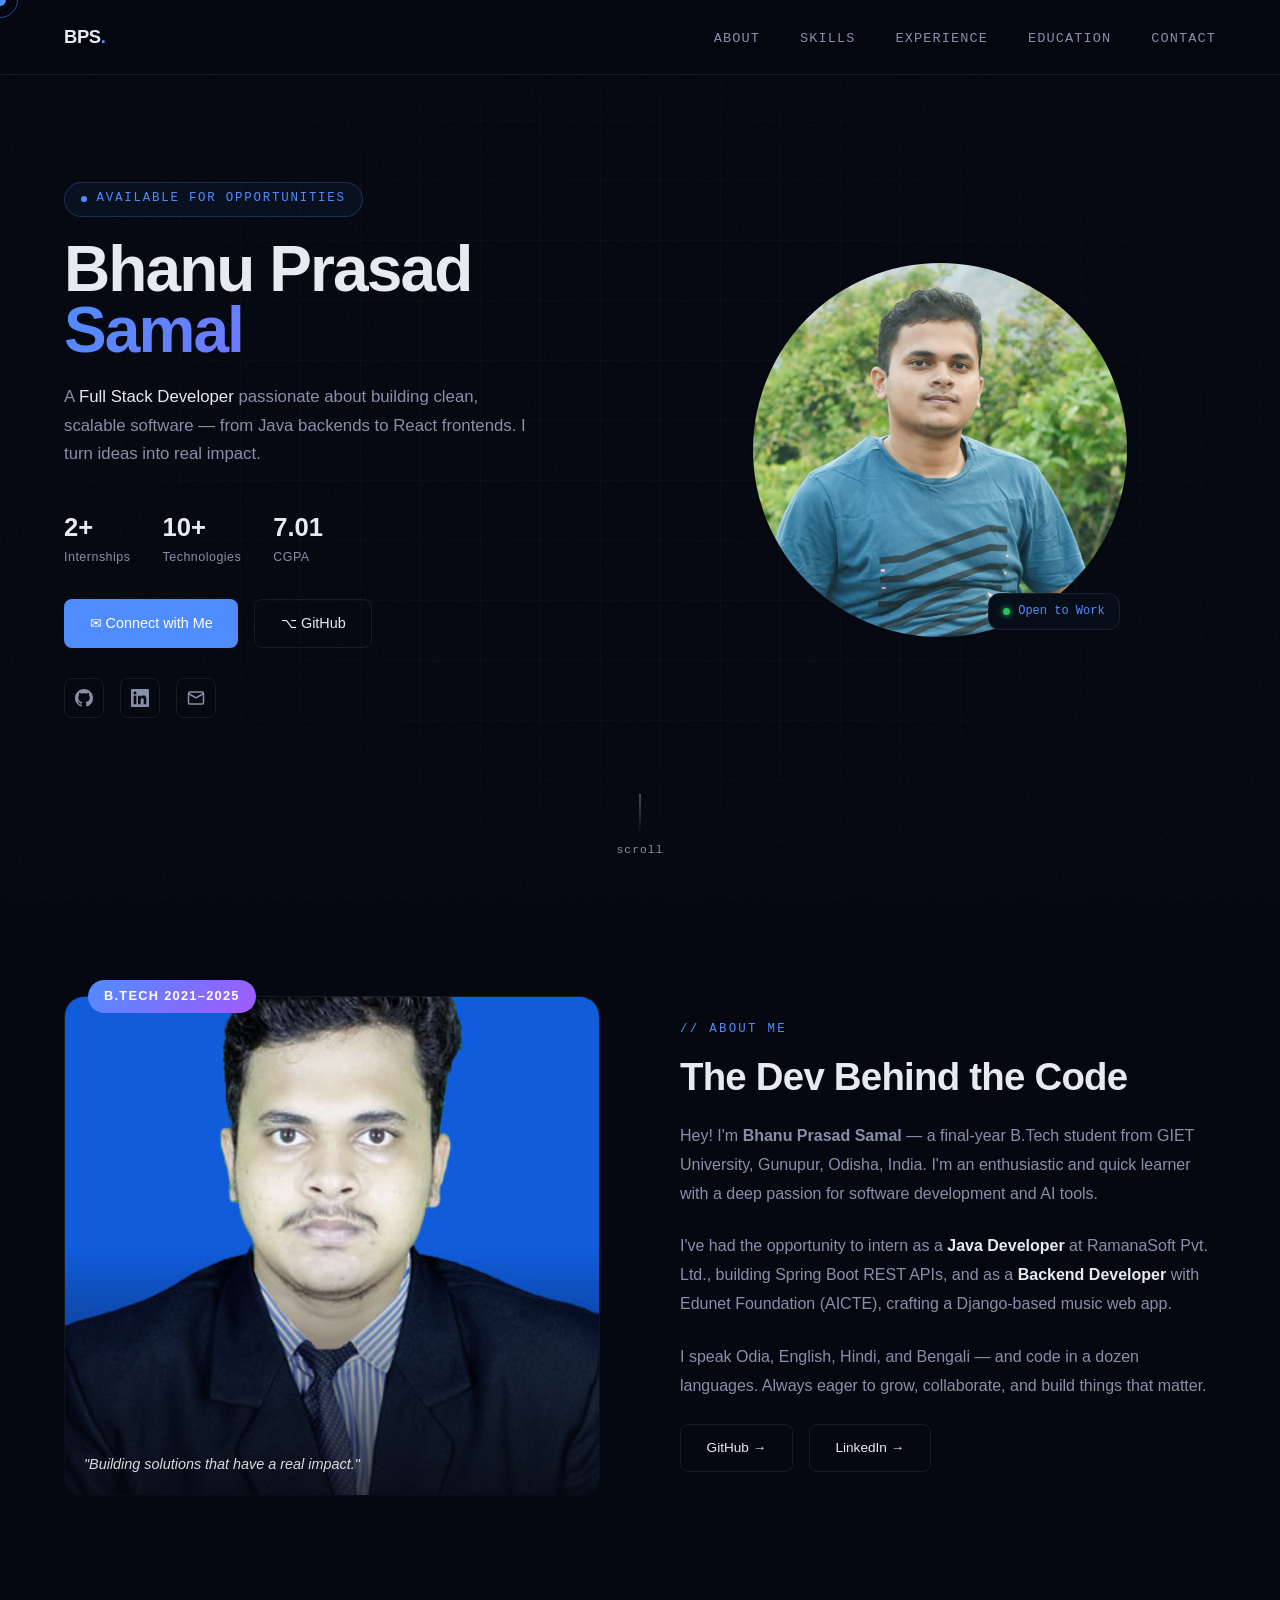
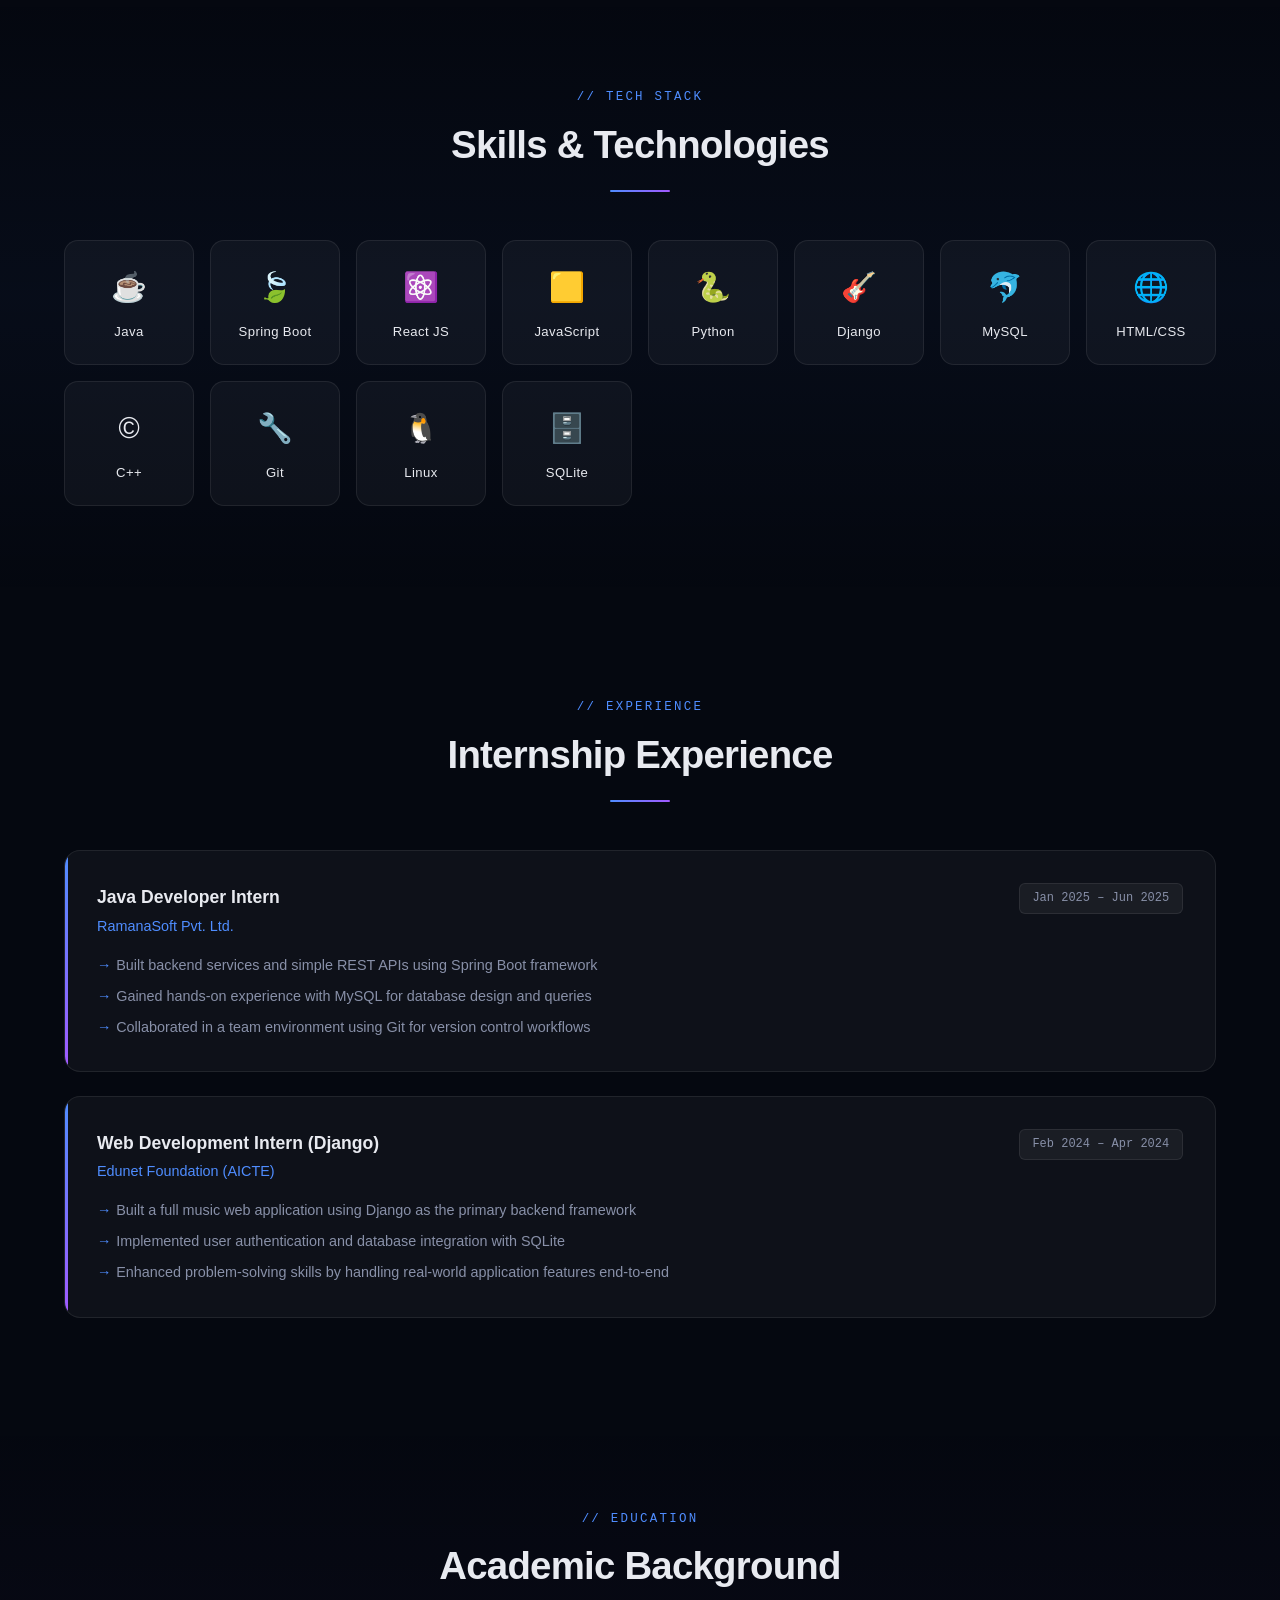
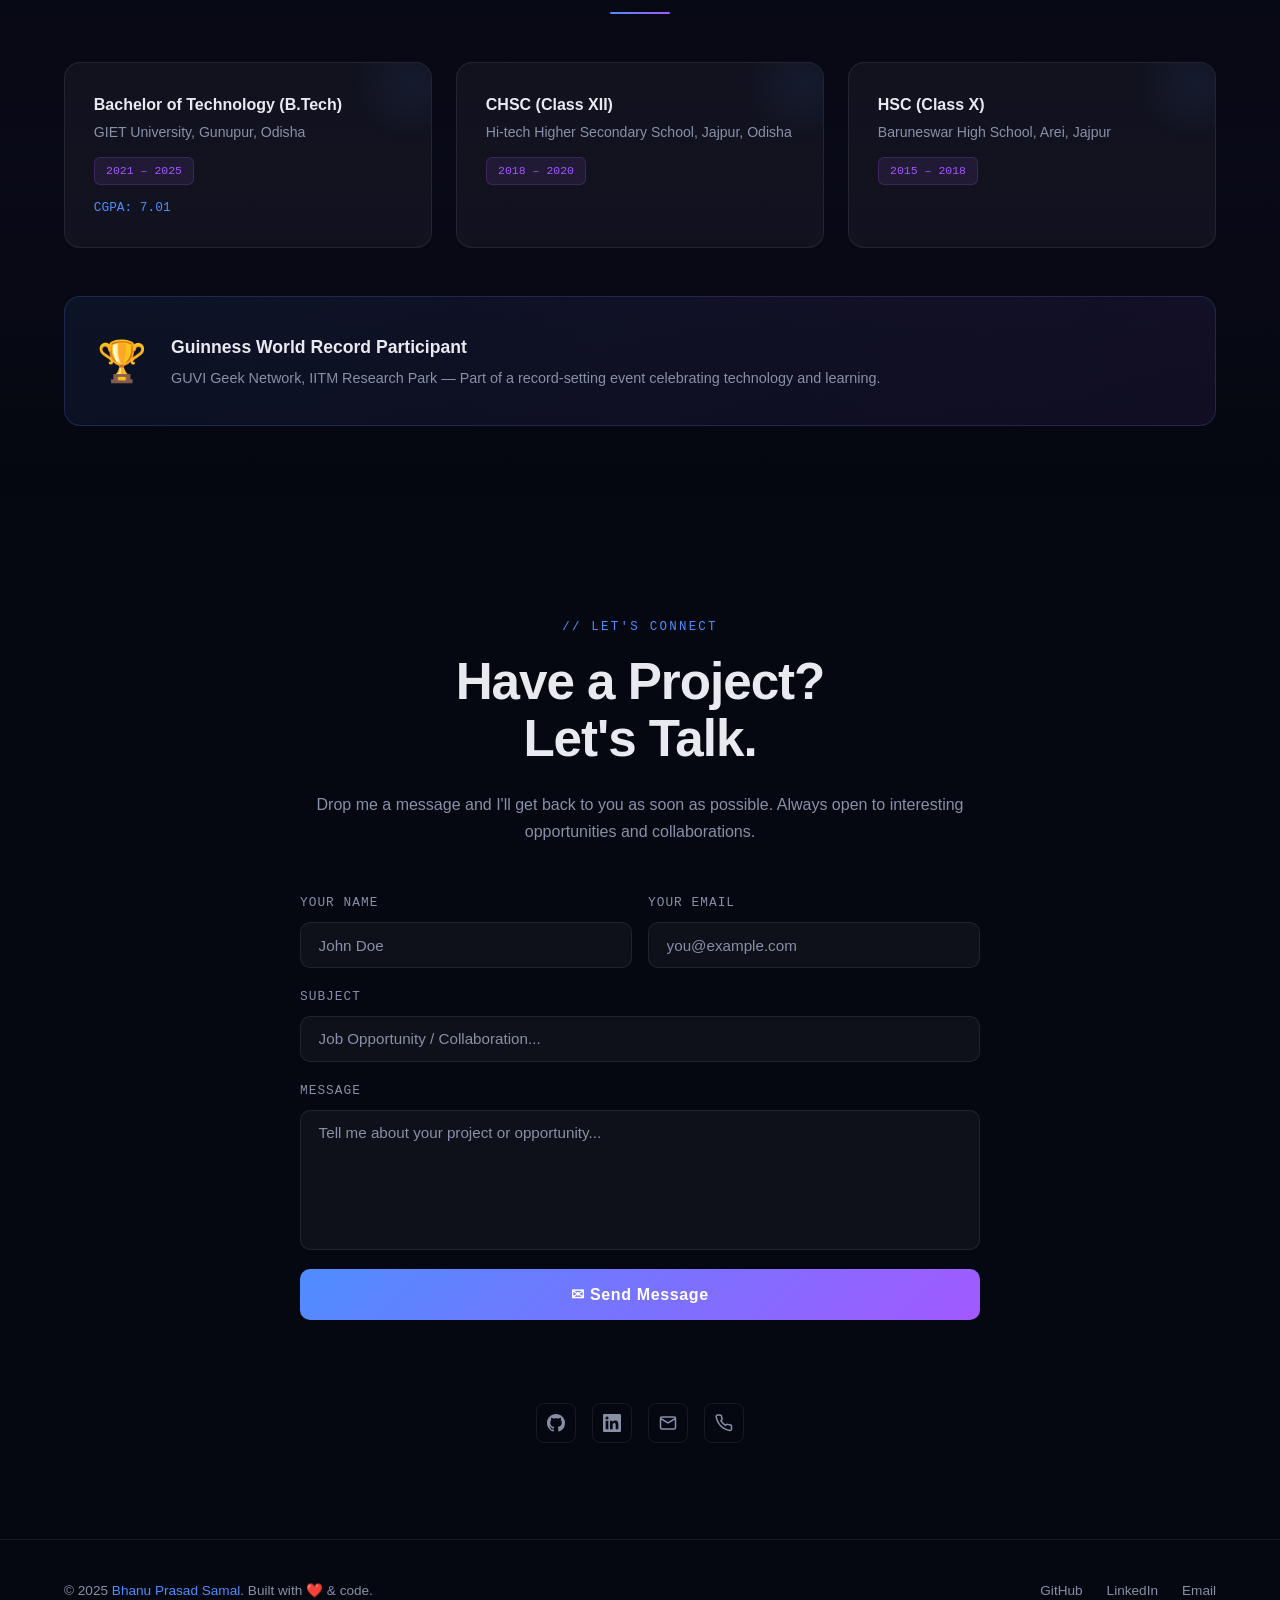
==== commit 88ec8530: "SEO search" ====
--- a/index.html
+++ b/index.html
@@ -3,18 +3,121 @@
 <head>
   <meta charset="UTF-8" />
   <meta name="viewport" content="width=device-width, initial-scale=1.0" />
-  <!-- Security Headers (also set these server-side for full protection) -->
+
+  <!-- ══════════════════════════════════════════
+       PRIMARY SEO META TAGS
+  ══════════════════════════════════════════ -->
+  <title>Bhanu Prasad Samal | Full Stack Developer — Java, Spring Boot, React</title>
+  <meta name="description" content="Bhanu Prasad Samal is a Full Stack Developer from Odisha, India specializing in Java, Spring Boot, React JS, Python and Django. Available for opportunities — view portfolio, projects and contact." />
+  <meta name="keywords" content="Bhanu Prasad Samal, Bhanu Samal, Full Stack Developer Odisha, Java Developer India, Spring Boot Developer, React Developer, GIET University, bhanuprasadsamal, bhanu-deve" />
+  <meta name="author" content="Bhanu Prasad Samal" />
+  <meta name="robots" content="index, follow, max-snippet:-1, max-image-preview:large, max-video-preview:-1" />
+  <link rel="canonical" href="https://bhanu-deve.github.io/Portfolio/" />
+
+  <!-- ══════════════════════════════════════════
+       OPEN GRAPH (Facebook / LinkedIn / WhatsApp)
+  ══════════════════════════════════════════ -->
+  <meta property="og:type" content="website" />
+  <meta property="og:url" content="https://bhanu-deve.github.io/Portfolio/" />
+  <meta property="og:title" content="Bhanu Prasad Samal | Full Stack Developer" />
+  <meta property="og:description" content="Full Stack Developer from Odisha, India. Java, Spring Boot, React JS, Python, Django. 2+ internships, 10+ technologies. Open to work." />
+  <meta property="og:image" content="https://bhanu-deve.github.io/Portfolio/DSC_0088.JPG" />
+  <meta property="og:image:width" content="1200" />
+  <meta property="og:image:height" content="630" />
+  <meta property="og:image:alt" content="Bhanu Prasad Samal — Full Stack Developer" />
+  <meta property="og:site_name" content="Bhanu Prasad Samal Portfolio" />
+  <meta property="og:locale" content="en_IN" />
+
+  <!-- ══════════════════════════════════════════
+       TWITTER CARD
+  ══════════════════════════════════════════ -->
+  <meta name="twitter:card" content="summary_large_image" />
+  <meta name="twitter:title" content="Bhanu Prasad Samal | Full Stack Developer" />
+  <meta name="twitter:description" content="Full Stack Developer — Java, Spring Boot, React JS, Python, Django. Open to work." />
+  <meta name="twitter:image" content="https://bhanu-deve.github.io/Portfolio/DSC_0088.JPG" />
+  <meta name="twitter:image:alt" content="Bhanu Prasad Samal" />
+
+  <!-- ══════════════════════════════════════════
+       STRUCTURED DATA — Person Schema (JSON-LD)
+       This is the most powerful SEO signal for
+       Google to know exactly who this page is about
+  ══════════════════════════════════════════ -->
+  <script type="application/ld+json">
+  {
+    "@context": "https://schema.org",
+    "@type": "Person",
+    "name": "Bhanu Prasad Samal",
+    "alternateName": ["Bhanu Samal", "bhanuprasadsamal"],
+    "url": "https://bhanu-deve.github.io/Portfolio/",
+    "image": "https://bhanu-deve.github.io/Portfolio/DSC_0088.JPG",
+    "sameAs": [
+      "https://github.com/bhanu-deve",
+      "https://www.linkedin.com/in/bhanuprasadsamal1/"
+    ],
+    "jobTitle": "Full Stack Developer",
+    "description": "Full Stack Developer from Odisha, India specializing in Java, Spring Boot, React JS, Python and Django.",
+    "email": "bhanuprasadsamal@gmail.com",
+    "telephone": "+918018931867",
+    "nationality": "Indian",
+    "address": {
+      "@type": "PostalAddress",
+      "addressRegion": "Odisha",
+      "addressCountry": "IN"
+    },
+    "alumniOf": {
+      "@type": "CollegeOrUniversity",
+      "name": "GIET University",
+      "address": {
+        "@type": "PostalAddress",
+        "addressLocality": "Gunupur",
+        "addressRegion": "Odisha",
+        "addressCountry": "IN"
+      }
+    },
+    "knowsAbout": ["Java", "Spring Boot", "React JS", "JavaScript", "Python", "Django", "MySQL", "HTML", "CSS", "Git", "Linux", "SQLite", "C++"],
+    "hasOccupation": {
+      "@type": "Occupation",
+      "name": "Full Stack Developer",
+      "occupationLocation": {
+        "@type": "Country",
+        "name": "India"
+      }
+    },
+    "worksFor": [
+      {
+        "@type": "Organization",
+        "name": "RamanaSoft Pvt. Ltd."
+      }
+    ]
+  }
+  </script>
+
+  <!-- ══════════════════════════════════════════
+       STRUCTURED DATA — WebSite Schema
+  ══════════════════════════════════════════ -->
+  <script type="application/ld+json">
+  {
+    "@context": "https://schema.org",
+    "@type": "WebSite",
+    "name": "Bhanu Prasad Samal — Portfolio",
+    "url": "https://bhanu-deve.github.io/Portfolio/",
+    "description": "Official portfolio website of Bhanu Prasad Samal, Full Stack Developer from Odisha, India.",
+    "author": {
+      "@type": "Person",
+      "name": "Bhanu Prasad Samal"
+    }
+  }
+  </script>
+
+  <!-- Security Headers -->
   <meta http-equiv="X-Content-Type-Options" content="nosniff" />
   <meta http-equiv="X-Frame-Options" content="DENY" />
   <meta http-equiv="Referrer-Policy" content="strict-origin-when-cross-origin" />
-  <!-- CSP: adjust 'connect-src' once you know your EmailJS service_id domain -->
   <meta http-equiv="Content-Security-Policy"
-    content="default-src 'self'; script-src 'self'; style-src 'self' https://fonts.googleapis.com; font-src https://fonts.gstatic.com; img-src 'self' data:; connect-src https://api.emailjs.com;" />
-
-  <title>Bhanu Prasad Samal | Developer</title>
-  <meta name="description" content="Full Stack Developer — Java, Spring Boot, React, Django. Building clean, scalable software." />
+    content="default-src 'self'; script-src 'self' 'unsafe-inline'; style-src 'self' https://fonts.googleapis.com 'unsafe-inline'; font-src https://fonts.gstatic.com; img-src 'self' data: https:; connect-src https://api.emailjs.com;" />
 
   <!-- Preconnect for font performance -->
+  <link rel="icon" type="image/x-icon" href="man.png">
   <link rel="preconnect" href="https://fonts.googleapis.com" />
   <link rel="preconnect" href="https://fonts.gstatic.com" crossorigin />
   <link href="https://fonts.googleapis.com/css2?family=Syne:wght@400;600;700;800&family=DM+Sans:ital,wght@0,300;0,400;0,500;1,300&family=JetBrains+Mono:wght@400;500&display=swap" rel="stylesheet" />
@@ -23,7 +126,7 @@
 </head>
 <body>
 
-<!-- Custom Cursor (desktop only — hidden via CSS on touch devices) -->
+<!-- Custom Cursor -->
 <div id="cursor" aria-hidden="true"></div>
 <div id="cursor-ring" aria-hidden="true"></div>
 
@@ -40,9 +143,8 @@
 
 <!-- NAV -->
 <nav role="navigation" aria-label="Main navigation">
-  <a href="#hero" class="nav-logo">BPS<span>.</span></a>
-
-  <!-- Mobile hamburger toggle -->
+  <a href="#hero" class="nav-logo" aria-label="Bhanu Prasad Samal — Home">BPS<span>.</span></a>
+
   <button
     id="navToggle"
     class="nav-toggle"
@@ -50,9 +152,7 @@
     aria-expanded="false"
     aria-controls="navMenu"
   >
-    <span></span>
-    <span></span>
-    <span></span>
+    <span></span><span></span><span></span>
   </button>
 
   <ul class="nav-links" id="navMenu" role="list">
@@ -65,7 +165,7 @@
 </nav>
 
 <!-- HERO -->
-<section id="hero" aria-label="Introduction">
+<section id="hero" aria-label="Bhanu Prasad Samal — Introduction">
   <div class="grid-bg" aria-hidden="true"></div>
 
   <div class="hero-left">
@@ -97,13 +197,13 @@
       <a href="https://github.com/bhanu-deve" target="_blank" rel="noopener noreferrer" class="btn btn-outline">⌥ GitHub</a>
     </div>
     <div class="hero-socials">
-      <a href="https://github.com/bhanu-deve" target="_blank" rel="noopener noreferrer" class="social-link" title="GitHub" aria-label="GitHub profile">
+      <a href="https://github.com/bhanu-deve" target="_blank" rel="noopener noreferrer" class="social-link" title="Bhanu Prasad Samal on GitHub" aria-label="GitHub profile of Bhanu Prasad Samal">
         <svg width="18" height="18" viewBox="0 0 24 24" fill="currentColor" aria-hidden="true"><path d="M12 0C5.37 0 0 5.37 0 12c0 5.31 3.435 9.795 8.205 11.385.6.105.825-.255.825-.57 0-.285-.015-1.23-.015-2.235-3.015.555-3.795-.735-4.035-1.41-.135-.345-.72-1.41-1.23-1.695-.42-.225-1.02-.78-.015-.795.945-.015 1.62.87 1.845 1.23 1.08 1.815 2.805 1.305 3.495.99.105-.78.42-1.305.765-1.605-2.67-.3-5.46-1.335-5.46-5.925 0-1.305.465-2.385 1.23-3.225-.12-.3-.54-1.53.12-3.18 0 0 1.005-.315 3.3 1.23.96-.27 1.98-.405 3-.405s2.04.135 3 .405c2.295-1.56 3.3-1.23 3.3-1.23.66 1.65.24 2.88.12 3.18.765.84 1.23 1.905 1.23 3.225 0 4.605-2.805 5.625-5.475 5.925.435.375.81 1.095.81 2.22 0 1.605-.015 2.895-.015 3.3 0 .315.225.69.825.57A12.02 12.02 0 0 0 24 12c0-6.63-5.37-12-12-12z"/></svg>
       </a>
-      <a href="https://www.linkedin.com/in/bhanuprasadsamal1/" target="_blank" rel="noopener noreferrer" class="social-link" title="LinkedIn" aria-label="LinkedIn profile">
+      <a href="https://www.linkedin.com/in/bhanuprasadsamal1/" target="_blank" rel="noopener noreferrer" class="social-link" title="Bhanu Prasad Samal on LinkedIn" aria-label="LinkedIn profile of Bhanu Prasad Samal">
         <svg width="18" height="18" viewBox="0 0 24 24" fill="currentColor" aria-hidden="true"><path d="M20.447 20.452h-3.554v-5.569c0-1.328-.027-3.037-1.852-3.037-1.853 0-2.136 1.445-2.136 2.939v5.667H9.351V9h3.414v1.561h.046c.477-.9 1.637-1.85 3.37-1.85 3.601 0 4.267 2.37 4.267 5.455v6.286zM5.337 7.433a2.062 2.062 0 0 1-2.063-2.065 2.064 2.064 0 1 1 2.063 2.065zm1.782 13.019H3.555V9h3.564v11.452zM22.225 0H1.771C.792 0 0 .774 0 1.729v20.542C0 23.227.792 24 1.771 24h20.451C23.2 24 24 23.227 24 22.271V1.729C24 .774 23.2 0 22.222 0h.003z"/></svg>
       </a>
-      <a href="mailto:bhanuprasadsamal@gmail.com" class="social-link" title="Email" aria-label="Send email">
+      <a href="mailto:bhanuprasadsamal@gmail.com" class="social-link" title="Email Bhanu Prasad Samal" aria-label="Email Bhanu Prasad Samal">
         <svg width="18" height="18" viewBox="0 0 24 24" fill="none" stroke="currentColor" stroke-width="2" aria-hidden="true"><path d="M4 4h16c1.1 0 2 .9 2 2v12c0 1.1-.9 2-2 2H4c-1.1 0-2-.9-2-2V6c0-1.1.9-2 2-2z"/><polyline points="22,6 12,12 2,6"/></svg>
       </a>
     </div>
@@ -115,7 +215,8 @@
       <img
         class="avatar-img"
         src="DSC_0088.JPG"
-        alt="Portrait of Bhanu Prasad Samal"
+        alt="Bhanu Prasad Samal — Full Stack Developer from Odisha, India"
+        title="Bhanu Prasad Samal"
         width="380"
         height="380"
         loading="eager"
@@ -132,12 +233,13 @@
 </section>
 
 <!-- ABOUT -->
-<section id="about" aria-label="About me">
+<section id="about" aria-label="About Bhanu Prasad Samal">
   <div class="about-img-wrap reveal">
     <img
       class="about-img"
       src="My_college_photo.jpg"
-      alt="Bhanu Prasad Samal at college"
+      alt="Bhanu Prasad Samal at GIET University, Odisha — B.Tech 2021-2025"
+      title="Bhanu Prasad Samal at college"
       width="500"
       height="500"
       loading="lazy"
@@ -150,7 +252,7 @@
   <div class="reveal" style="transition-delay:.15s">
     <div class="section-tag">// about me</div>
     <h2 class="section-title">The Dev Behind the Code</h2>
-    <p class="about-text">Hey! I'm Bhanu Prasad Samal — a final-year B.Tech student from GIET University, Odisha. I'm an enthusiastic and quick learner with a deep passion for software development and AI tools.</p>
+    <p class="about-text">Hey! I'm <strong>Bhanu Prasad Samal</strong> — a final-year B.Tech student from GIET University, Gunupur, Odisha, India. I'm an enthusiastic and quick learner with a deep passion for software development and AI tools.</p>
     <p class="about-text">I've had the opportunity to intern as a <strong style="color:var(--text)">Java Developer</strong> at RamanaSoft Pvt. Ltd., building Spring Boot REST APIs, and as a <strong style="color:var(--text)">Backend Developer</strong> with Edunet Foundation (AICTE), crafting a Django-based music web app.</p>
     <p class="about-text">I speak Odia, English, Hindi, and Bengali — and code in a dozen languages. Always eager to grow, collaborate, and build things that matter.</p>
     <div class="hero-socials" style="margin-top:1.5rem;">
@@ -161,7 +263,7 @@
 </section>
 
 <!-- SKILLS -->
-<section id="skills" aria-label="Skills and technologies">
+<section id="skills" aria-label="Bhanu Prasad Samal — Skills and technologies">
   <div class="section-header reveal">
     <div class="section-tag">// tech stack</div>
     <h2 class="section-title">Skills &amp; Technologies</h2>
@@ -184,20 +286,20 @@
 </section>
 
 <!-- EXPERIENCE -->
-<section id="experience" aria-label="Work experience">
+<section id="experience" aria-label="Bhanu Prasad Samal — Work experience">
   <div class="section-header reveal">
     <div class="section-tag">// experience</div>
     <h2 class="section-title">Internship Experience</h2>
     <div class="divider"></div>
   </div>
   <div class="exp-timeline">
-    <article class="exp-card reveal">
+    <article class="exp-card reveal" itemscope itemtype="https://schema.org/OrganizationRole">
       <div class="exp-header">
         <div>
-          <div class="exp-role">Java Developer Intern</div>
-          <div class="exp-company">RamanaSoft Pvt. Ltd.</div>
+          <div class="exp-role" itemprop="roleName">Java Developer Intern</div>
+          <div class="exp-company" itemprop="name">RamanaSoft Pvt. Ltd.</div>
         </div>
-        <div class="exp-period">Jan 2025 – Jun 2025</div>
+        <div class="exp-period"><time datetime="2025-01">Jan 2025</time> – <time datetime="2025-06">Jun 2025</time></div>
       </div>
       <ul class="exp-list">
         <li>Built backend services and simple REST APIs using Spring Boot framework</li>
@@ -205,13 +307,13 @@
         <li>Collaborated in a team environment using Git for version control workflows</li>
       </ul>
     </article>
-    <article class="exp-card reveal" style="transition-delay:.1s">
+    <article class="exp-card reveal" style="transition-delay:.1s" itemscope itemtype="https://schema.org/OrganizationRole">
       <div class="exp-header">
         <div>
-          <div class="exp-role">Web Development Intern (Django)</div>
-          <div class="exp-company">Edunet Foundation (AICTE)</div>
+          <div class="exp-role" itemprop="roleName">Web Development Intern (Django)</div>
+          <div class="exp-company" itemprop="name">Edunet Foundation (AICTE)</div>
         </div>
-        <div class="exp-period">Feb 2024 – Apr 2024</div>
+        <div class="exp-period"><time datetime="2024-02">Feb 2024</time> – <time datetime="2024-04">Apr 2024</time></div>
       </div>
       <ul class="exp-list">
         <li>Built a full music web application using Django as the primary backend framework</li>
@@ -223,28 +325,28 @@
 </section>
 
 <!-- EDUCATION -->
-<section id="education" aria-label="Academic background">
+<section id="education" aria-label="Bhanu Prasad Samal — Academic background">
   <div class="section-header reveal">
     <div class="section-tag">// education</div>
     <h2 class="section-title">Academic Background</h2>
     <div class="divider"></div>
   </div>
   <div class="edu-grid">
-    <div class="edu-card reveal">
-      <div class="edu-degree">Bachelor of Technology (B.Tech)</div>
-      <div class="edu-school">GIET University, Gunupur, Odisha</div>
-      <div class="edu-year">2021 – 2025</div>
+    <div class="edu-card reveal" itemscope itemtype="https://schema.org/EducationalOccupationalCredential">
+      <div class="edu-degree" itemprop="name">Bachelor of Technology (B.Tech)</div>
+      <div class="edu-school" itemprop="recognizedBy">GIET University, Gunupur, Odisha</div>
+      <div class="edu-year"><time datetime="2021">2021</time> – <time datetime="2025">2025</time></div>
       <div class="edu-cgpa">CGPA: 7.01</div>
     </div>
     <div class="edu-card reveal" style="transition-delay:.1s">
       <div class="edu-degree">CHSC (Class XII)</div>
       <div class="edu-school">Hi-tech Higher Secondary School, Jajpur, Odisha</div>
-      <div class="edu-year">2018 – 2020</div>
+      <div class="edu-year"><time datetime="2018">2018</time> – <time datetime="2020">2020</time></div>
     </div>
     <div class="edu-card reveal" style="transition-delay:.2s">
       <div class="edu-degree">HSC (Class X)</div>
       <div class="edu-school">Baruneswar High School, Arei, Jajpur</div>
-      <div class="edu-year">2015 – 2018</div>
+      <div class="edu-year"><time datetime="2015">2015</time> – <time datetime="2018">2018</time></div>
     </div>
   </div>
   <div class="achieve-card reveal" style="margin-top:3rem;">
@@ -257,7 +359,7 @@
 </section>
 
 <!-- CONTACT -->
-<section id="contact" aria-label="Contact form">
+<section id="contact" aria-label="Contact Bhanu Prasad Samal">
   <div class="contact-wrap">
     <div class="reveal">
       <div class="section-tag" style="text-align:center;justify-content:center;display:flex;">// let's connect</div>
@@ -272,16 +374,8 @@
       novalidate
       autocomplete="off"
     >
-      <!-- Honeypot field — hidden from real users, catches bots -->
-      <input
-        type="text"
-        id="hp_field"
-        name="hp_field"
-        aria-hidden="true"
-        tabindex="-1"
-        autocomplete="off"
-        style="display:none;"
-      />
+      <!-- Honeypot -->
+      <input type="text" id="hp_field" name="hp_field" aria-hidden="true" tabindex="-1" autocomplete="off" style="display:none;" />
 
       <div class="form-row">
         <div class="form-group">
@@ -306,16 +400,16 @@
     </form>
 
     <div class="hero-socials" style="justify-content:center;margin-top:2rem;">
-      <a href="https://github.com/bhanu-deve" target="_blank" rel="noopener noreferrer" class="social-link" aria-label="GitHub">
+      <a href="https://github.com/bhanu-deve" target="_blank" rel="noopener noreferrer" class="social-link" aria-label="Bhanu Prasad Samal on GitHub">
         <svg width="18" height="18" viewBox="0 0 24 24" fill="currentColor" aria-hidden="true"><path d="M12 0C5.37 0 0 5.37 0 12c0 5.31 3.435 9.795 8.205 11.385.6.105.825-.255.825-.57 0-.285-.015-1.23-.015-2.235-3.015.555-3.795-.735-4.035-1.41-.135-.345-.72-1.41-1.23-1.695-.42-.225-1.02-.78-.015-.795.945-.015 1.62.87 1.845 1.23 1.08 1.815 2.805 1.305 3.495.99.105-.78.42-1.305.765-1.605-2.67-.3-5.46-1.335-5.46-5.925 0-1.305.465-2.385 1.23-3.225-.12-.3-.54-1.53.12-3.18 0 0 1.005-.315 3.3 1.23.96-.27 1.98-.405 3-.405s2.04.135 3 .405c2.295-1.56 3.3-1.23 3.3-1.23.66 1.65.24 2.88.12 3.18.765.84 1.23 1.905 1.23 3.225 0 4.605-2.805 5.625-5.475 5.925.435.375.81 1.095.81 2.22 0 1.605-.015 2.895-.015 3.3 0 .315.225.69.825.57A12.02 12.02 0 0 0 24 12c0-6.63-5.37-12-12-12z"/></svg>
       </a>
-      <a href="https://www.linkedin.com/in/bhanuprasadsamal1/" target="_blank" rel="noopener noreferrer" class="social-link" aria-label="LinkedIn">
+      <a href="https://www.linkedin.com/in/bhanuprasadsamal1/" target="_blank" rel="noopener noreferrer" class="social-link" aria-label="Bhanu Prasad Samal on LinkedIn">
         <svg width="18" height="18" viewBox="0 0 24 24" fill="currentColor" aria-hidden="true"><path d="M20.447 20.452h-3.554v-5.569c0-1.328-.027-3.037-1.852-3.037-1.853 0-2.136 1.445-2.136 2.939v5.667H9.351V9h3.414v1.561h.046c.477-.9 1.637-1.85 3.37-1.85 3.601 0 4.267 2.37 4.267 5.455v6.286zM5.337 7.433a2.062 2.062 0 0 1-2.063-2.065 2.064 2.064 0 1 1 2.063 2.065zm1.782 13.019H3.555V9h3.564v11.452zM22.225 0H1.771C.792 0 0 .774 0 1.729v20.542C0 23.227.792 24 1.771 24h20.451C23.2 24 24 23.227 24 22.271V1.729C24 .774 23.2 0 22.222 0h.003z"/></svg>
       </a>
-      <a href="mailto:bhanuprasadsamal@gmail.com" class="social-link" aria-label="Email">
+      <a href="mailto:bhanuprasadsamal@gmail.com" class="social-link" aria-label="Email Bhanu Prasad Samal">
         <svg width="18" height="18" viewBox="0 0 24 24" fill="none" stroke="currentColor" stroke-width="2" aria-hidden="true"><path d="M4 4h16c1.1 0 2 .9 2 2v12c0 1.1-.9 2-2 2H4c-1.1 0-2-.9-2-2V6c0-1.1.9-2 2-2z"/><polyline points="22,6 12,12 2,6"/></svg>
       </a>
-      <a href="tel:+918018931867" class="social-link" aria-label="Call +91 80189 31867">
+      <a href="tel:+918018931867" class="social-link" aria-label="Call Bhanu Prasad Samal">
         <svg width="18" height="18" viewBox="0 0 24 24" fill="none" stroke="currentColor" stroke-width="2" aria-hidden="true"><path d="M22 16.92v3a2 2 0 0 1-2.18 2 19.79 19.79 0 0 1-8.63-3.07A19.5 19.5 0 0 1 4.69 12 19.79 19.79 0 0 1 1.61 3.42 2 2 0 0 1 3.58 1.25h3a2 2 0 0 1 2 1.72c.13.96.36 1.9.7 2.81a2 2 0 0 1-.45 2.11L7.91 8.91a16 16 0 0 0 6.17 6.17l.82-.82a2 2 0 0 1 2.11-.45c.91.34 1.85.57 2.81.7A2 2 0 0 1 22 16.92z"/></svg>
       </a>
     </div>
@@ -332,7 +426,6 @@
   </div>
 </footer>
 
-<!-- Deferred script for best performance -->
-<script src="script.js" defer></script>
+<script src="script.js"></script>
 </body>
-</html>
+</html>
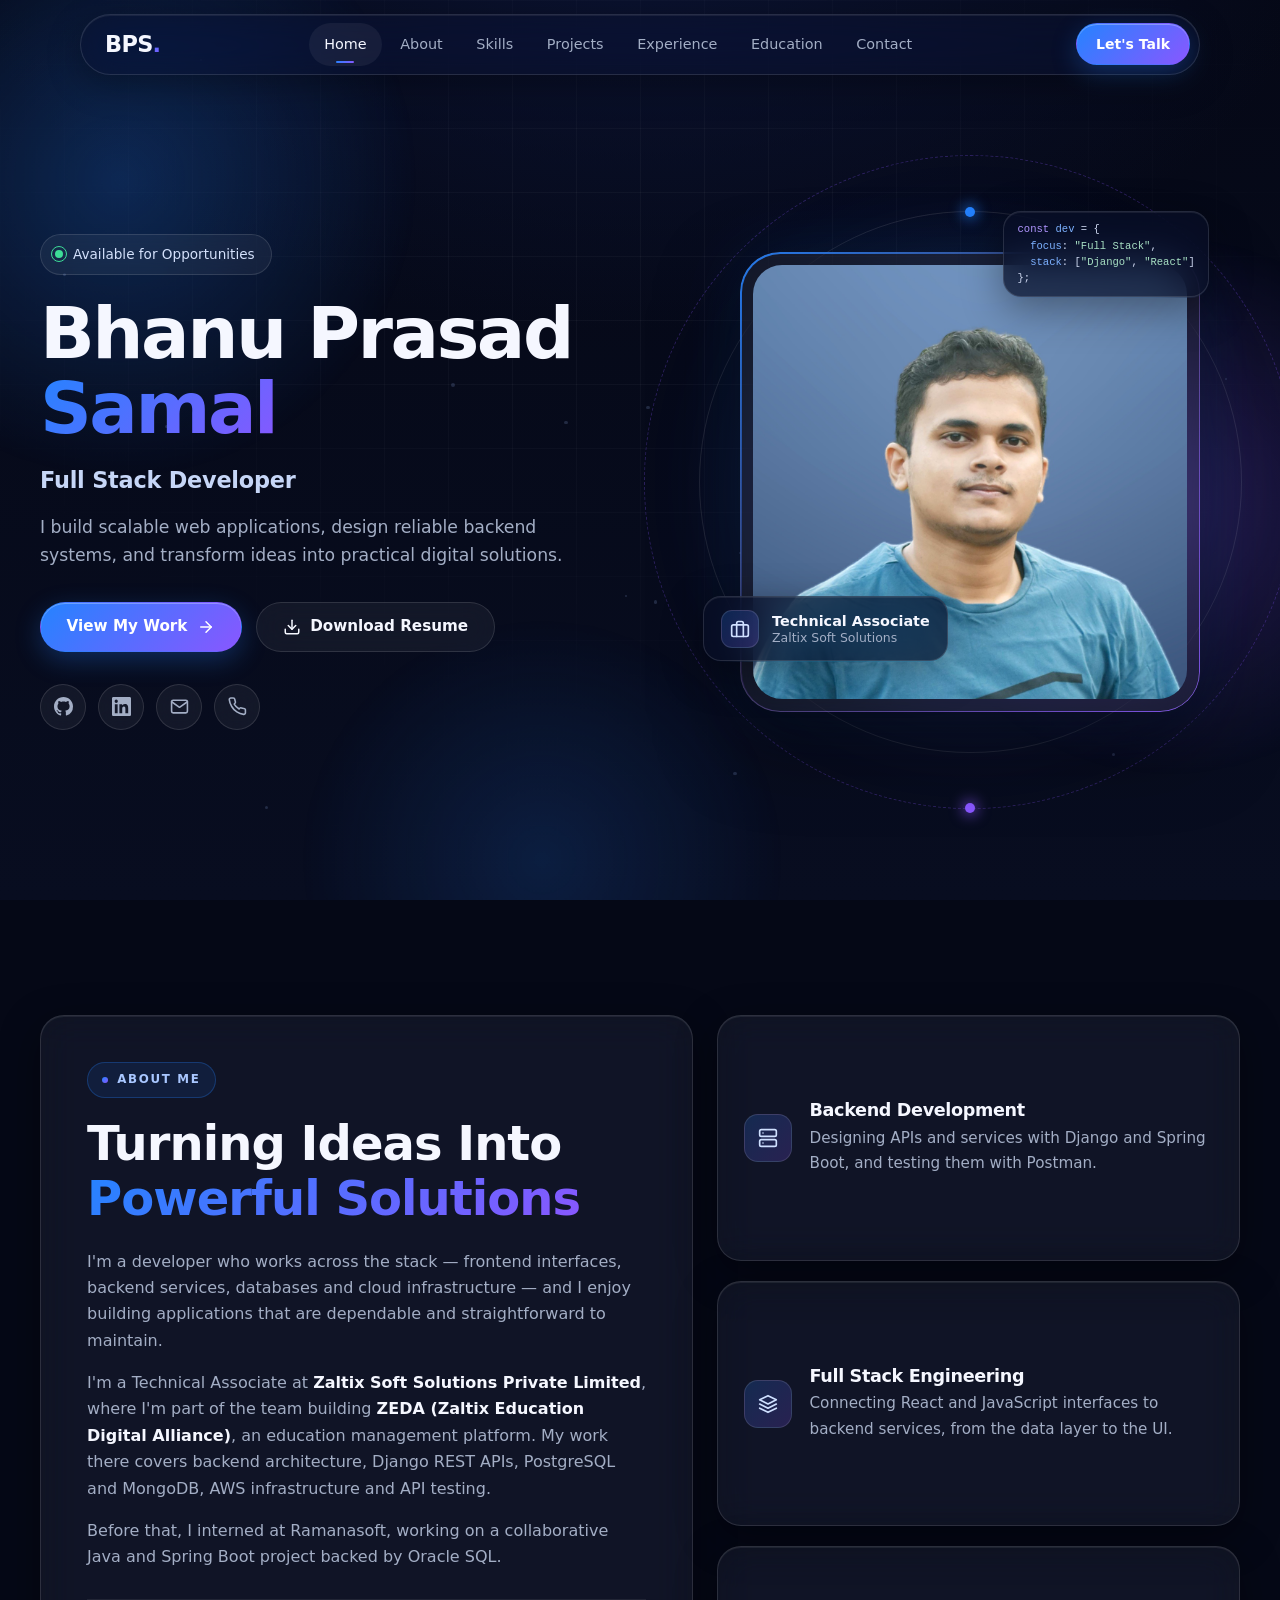
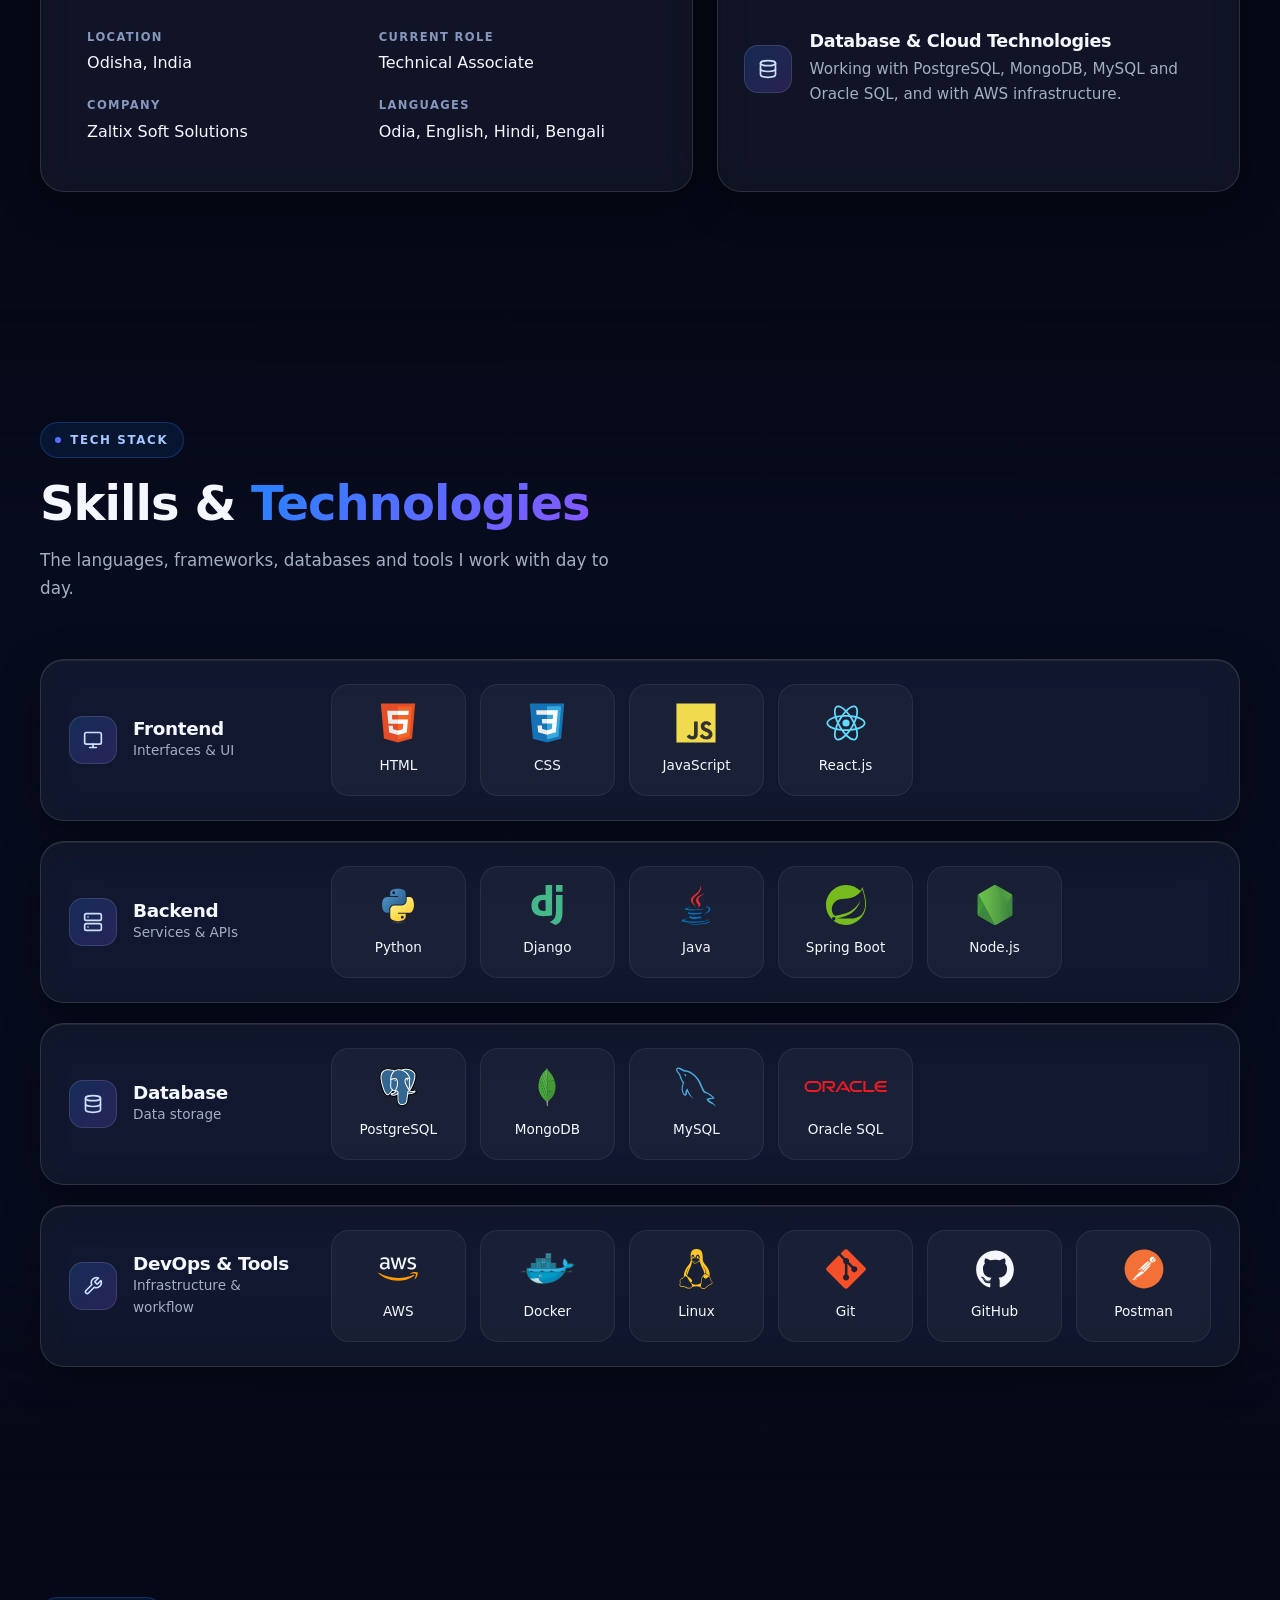
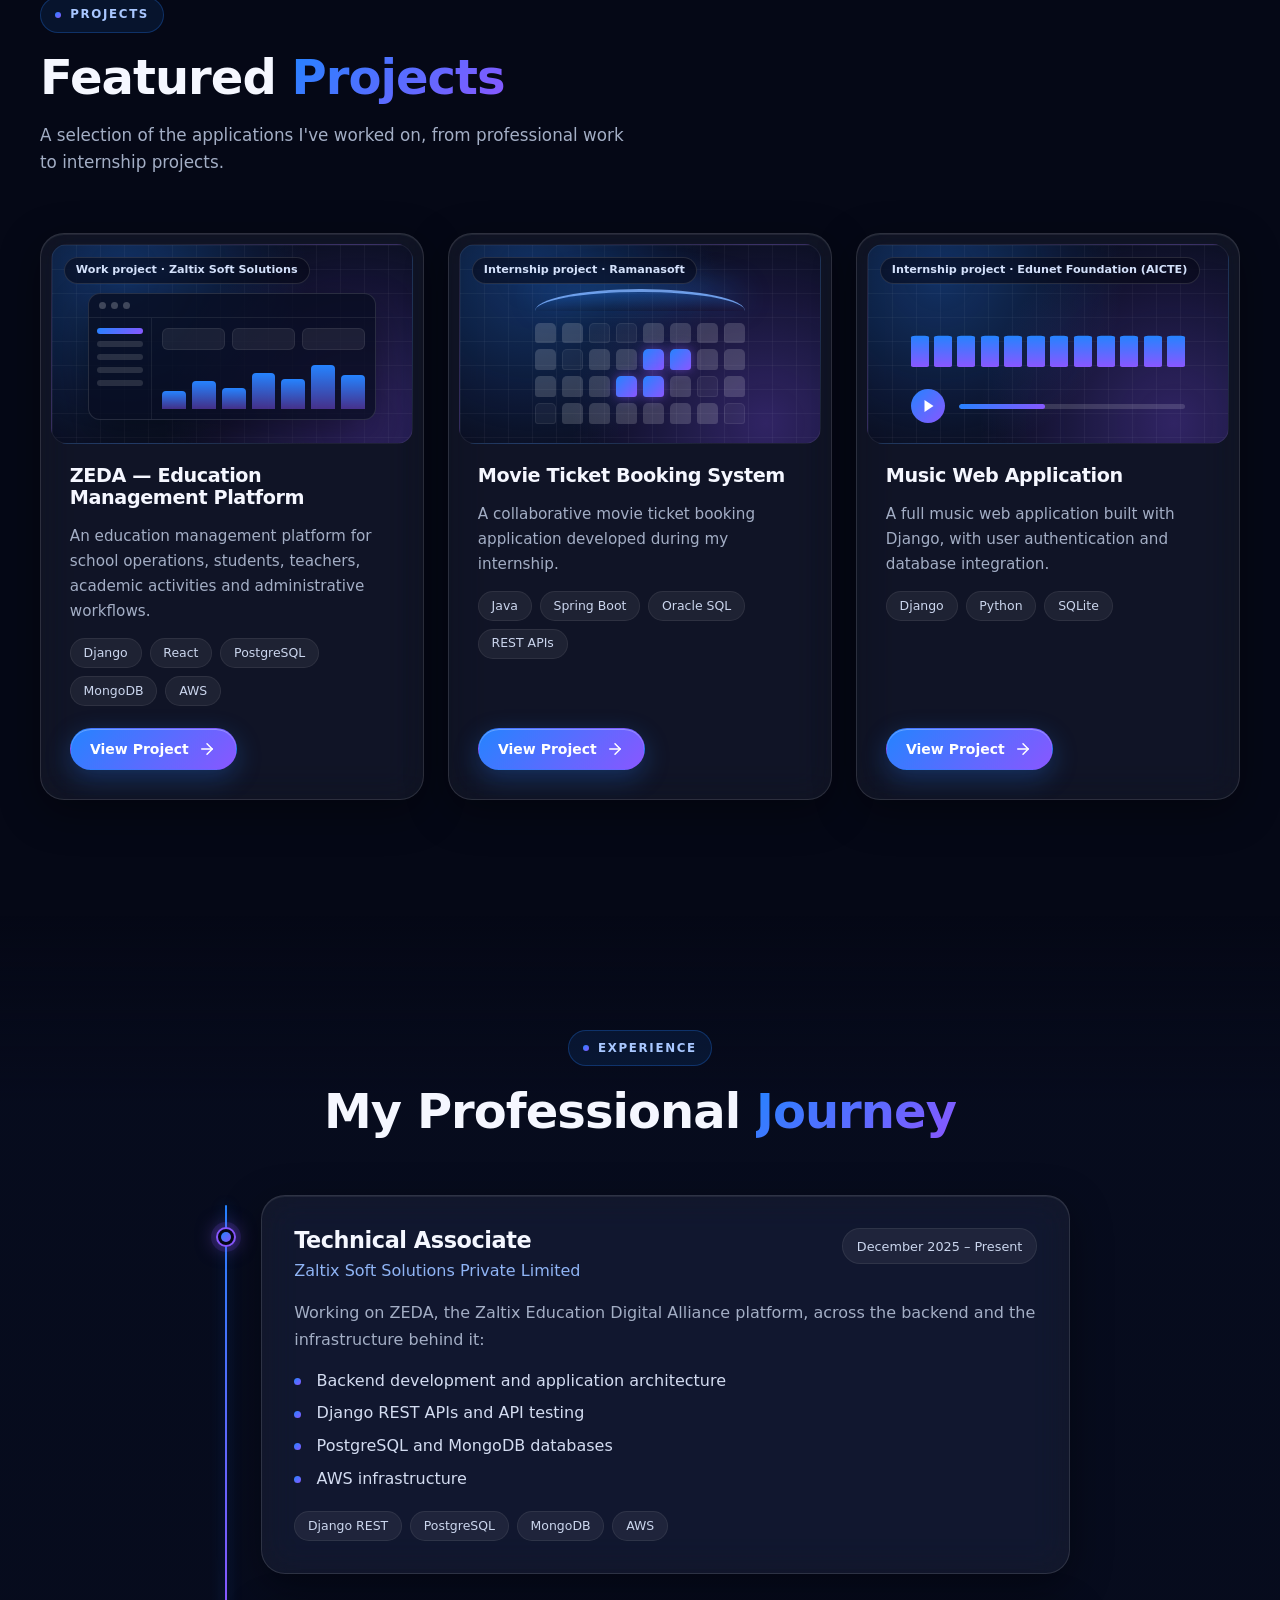
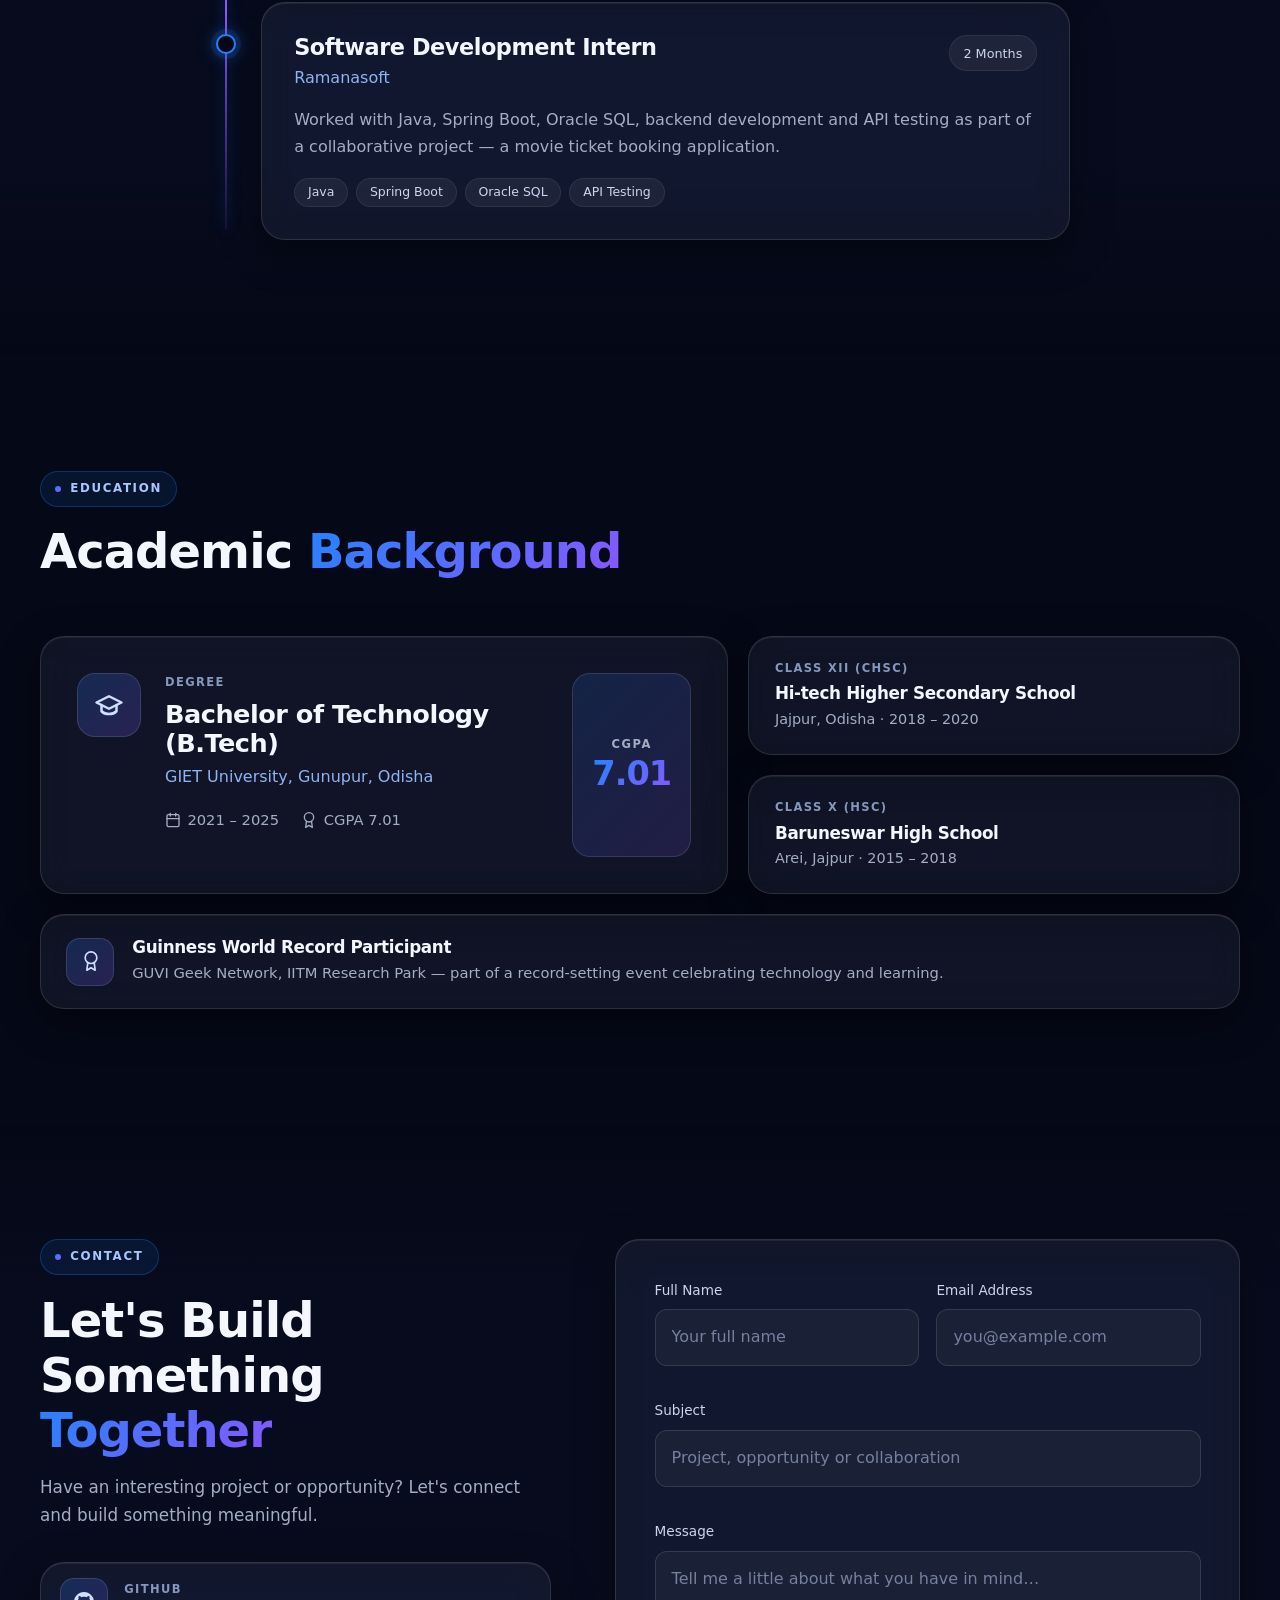
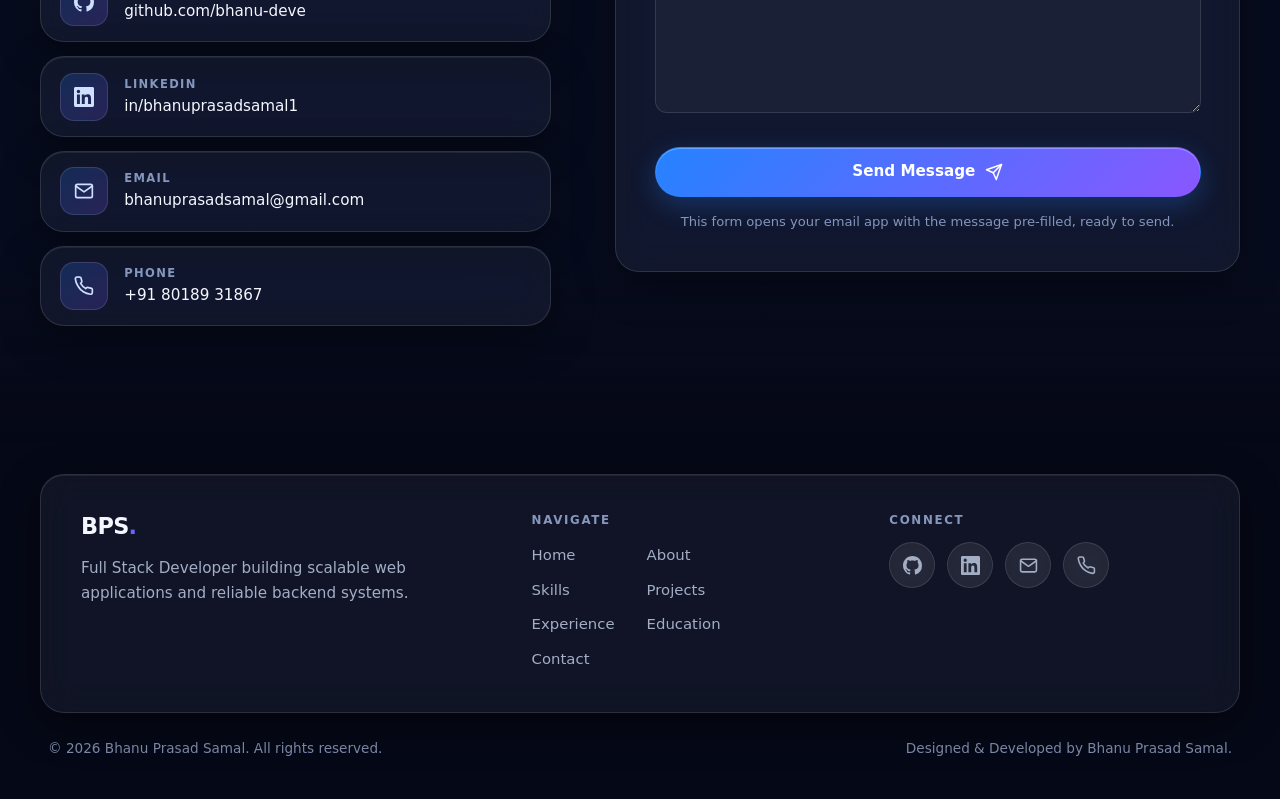
==== commit 8d077b29: "New protfolio updates" ====
--- a/index.html
+++ b/index.html
@@ -3,45 +3,45 @@
 <head>
   <meta charset="UTF-8" />
   <meta name="viewport" content="width=device-width, initial-scale=1.0" />
-
-  <!-- ══════════════════════════════════════════
-       PRIMARY SEO META TAGS
-  ══════════════════════════════════════════ -->
-  <title>Bhanu Prasad Samal | Full Stack Developer — Java, Spring Boot, React</title>
-  <meta name="description" content="Bhanu Prasad Samal is a Full Stack Developer from Odisha, India specializing in Java, Spring Boot, React JS, Python and Django. Available for opportunities — view portfolio, projects and contact." />
-  <meta name="keywords" content="Bhanu Prasad Samal, Bhanu Samal, Full Stack Developer Odisha, Java Developer India, Spring Boot Developer, React Developer, GIET University, bhanuprasadsamal, bhanu-deve" />
+  <meta name="theme-color" content="#050816" />
+
+  <!-- Security: CSP + referrer policy. (X-Frame-Options can only be set as an HTTP header, not in <meta>.)
+       ws://localhost / ws://127.0.0.1 are only there so VS Code Live Server's auto-reload keeps working. -->
+  <meta http-equiv="Content-Security-Policy"
+    content="default-src 'self'; script-src 'self' 'unsafe-inline'; style-src 'self' 'unsafe-inline' https://fonts.googleapis.com; font-src https://fonts.gstatic.com; img-src 'self' data: https:; connect-src 'self' https://api.emailjs.com ws://localhost:* ws://127.0.0.1:*; object-src 'none'; base-uri 'self';" />
+  <meta name="referrer" content="strict-origin-when-cross-origin" />
+
+  <!-- Marks the page as JS-enabled so scroll-reveal styles only apply when script.js can run -->
+  <script>document.documentElement.classList.add('js');</script>
+
+  <!-- ══ PRIMARY SEO ══ -->
+  <title>Bhanu Prasad Samal | Full Stack Developer — Django, Spring Boot, React</title>
+  <meta name="description" content="Bhanu Prasad Samal is a Full Stack Developer and Technical Associate at Zaltix Soft Solutions, building scalable web applications with Django, Spring Boot, React, PostgreSQL, MongoDB and AWS." />
+  <meta name="keywords" content="Bhanu Prasad Samal, Bhanu Samal, Full Stack Developer, Django Developer, Spring Boot Developer, React Developer, Zaltix Soft Solutions, ZEDA, Odisha, India, bhanu-deve" />
   <meta name="author" content="Bhanu Prasad Samal" />
   <meta name="robots" content="index, follow, max-snippet:-1, max-image-preview:large, max-video-preview:-1" />
   <link rel="canonical" href="https://bhanu-deve.github.io/Portfolio/" />
 
-  <!-- ══════════════════════════════════════════
-       OPEN GRAPH (Facebook / LinkedIn / WhatsApp)
-  ══════════════════════════════════════════ -->
+  <!-- ══ OPEN GRAPH ══ -->
   <meta property="og:type" content="website" />
   <meta property="og:url" content="https://bhanu-deve.github.io/Portfolio/" />
   <meta property="og:title" content="Bhanu Prasad Samal | Full Stack Developer" />
-  <meta property="og:description" content="Full Stack Developer from Odisha, India. Java, Spring Boot, React JS, Python, Django. 2+ internships, 10+ technologies. Open to work." />
-  <meta property="og:image" content="https://bhanu-deve.github.io/Portfolio/DSC_0088.JPG" />
+  <meta property="og:description" content="Full Stack Developer and Technical Associate at Zaltix Soft Solutions. Django, Spring Boot, React, PostgreSQL, MongoDB and AWS." />
+  <meta property="og:image" content="https://bhanu-deve.github.io/Portfolio/linkedin_blue.jpg" />
   <meta property="og:image:width" content="1200" />
-  <meta property="og:image:height" content="630" />
-  <meta property="og:image:alt" content="Bhanu Prasad Samal — Full Stack Developer" />
-  <meta property="og:site_name" content="Bhanu Prasad Samal Portfolio" />
+  <meta property="og:image:height" content="1200" />
+  <meta property="og:image:alt" content="Portrait of Bhanu Prasad Samal, Full Stack Developer" />
+  <meta property="og:site_name" content="Bhanu Prasad Samal — Portfolio" />
   <meta property="og:locale" content="en_IN" />
 
-  <!-- ══════════════════════════════════════════
-       TWITTER CARD
-  ══════════════════════════════════════════ -->
-  <meta name="twitter:card" content="summary_large_image" />
+  <!-- ══ TWITTER CARD ══ -->
+  <meta name="twitter:card" content="summary" />
   <meta name="twitter:title" content="Bhanu Prasad Samal | Full Stack Developer" />
-  <meta name="twitter:description" content="Full Stack Developer — Java, Spring Boot, React JS, Python, Django. Open to work." />
-  <meta name="twitter:image" content="https://bhanu-deve.github.io/Portfolio/DSC_0088.JPG" />
-  <meta name="twitter:image:alt" content="Bhanu Prasad Samal" />
-
-  <!-- ══════════════════════════════════════════
-       STRUCTURED DATA — Person Schema (JSON-LD)
-       This is the most powerful SEO signal for
-       Google to know exactly who this page is about
-  ══════════════════════════════════════════ -->
+  <meta name="twitter:description" content="Full Stack Developer — Django, Spring Boot, React, PostgreSQL, MongoDB, AWS." />
+  <meta name="twitter:image" content="https://bhanu-deve.github.io/Portfolio/linkedin_blue.jpg" />
+  <meta name="twitter:image:alt" content="Portrait of Bhanu Prasad Samal" />
+
+  <!-- ══ STRUCTURED DATA ══ -->
   <script type="application/ld+json">
   {
     "@context": "https://schema.org",
@@ -49,383 +49,702 @@
     "name": "Bhanu Prasad Samal",
     "alternateName": ["Bhanu Samal", "bhanuprasadsamal"],
     "url": "https://bhanu-deve.github.io/Portfolio/",
-    "image": "https://bhanu-deve.github.io/Portfolio/DSC_0088.JPG",
+    "image": "https://bhanu-deve.github.io/Portfolio/linkedin_blue.jpg",
     "sameAs": [
       "https://github.com/bhanu-deve",
       "https://www.linkedin.com/in/bhanuprasadsamal1/"
     ],
-    "jobTitle": "Full Stack Developer",
-    "description": "Full Stack Developer from Odisha, India specializing in Java, Spring Boot, React JS, Python and Django.",
+    "jobTitle": "Technical Associate",
+    "description": "Full Stack Developer from Odisha, India working with Django, Spring Boot, React, PostgreSQL, MongoDB and AWS.",
     "email": "bhanuprasadsamal@gmail.com",
     "telephone": "+918018931867",
     "nationality": "Indian",
-    "address": {
-      "@type": "PostalAddress",
-      "addressRegion": "Odisha",
-      "addressCountry": "IN"
-    },
+    "address": { "@type": "PostalAddress", "addressRegion": "Odisha", "addressCountry": "IN" },
     "alumniOf": {
       "@type": "CollegeOrUniversity",
       "name": "GIET University",
-      "address": {
-        "@type": "PostalAddress",
-        "addressLocality": "Gunupur",
-        "addressRegion": "Odisha",
-        "addressCountry": "IN"
-      }
+      "address": { "@type": "PostalAddress", "addressLocality": "Gunupur", "addressRegion": "Odisha", "addressCountry": "IN" }
     },
-    "knowsAbout": ["Java", "Spring Boot", "React JS", "JavaScript", "Python", "Django", "MySQL", "HTML", "CSS", "Git", "Linux", "SQLite", "C++"],
-    "hasOccupation": {
-      "@type": "Occupation",
-      "name": "Full Stack Developer",
-      "occupationLocation": {
-        "@type": "Country",
-        "name": "India"
-      }
-    },
-    "worksFor": [
-      {
-        "@type": "Organization",
-        "name": "RamanaSoft Pvt. Ltd."
-      }
-    ]
+    "worksFor": { "@type": "Organization", "name": "Zaltix Soft Solutions Private Limited" },
+    "knowsAbout": ["Java", "Spring Boot", "JavaScript", "React", "Python", "Django", "Node.js", "PostgreSQL", "MongoDB", "MySQL", "Oracle SQL", "AWS", "Docker", "Linux", "Git", "HTML", "CSS"]
   }
   </script>
-
-  <!-- ══════════════════════════════════════════
-       STRUCTURED DATA — WebSite Schema
-  ══════════════════════════════════════════ -->
   <script type="application/ld+json">
   {
     "@context": "https://schema.org",
     "@type": "WebSite",
     "name": "Bhanu Prasad Samal — Portfolio",
     "url": "https://bhanu-deve.github.io/Portfolio/",
-    "description": "Official portfolio website of Bhanu Prasad Samal, Full Stack Developer from Odisha, India.",
-    "author": {
-      "@type": "Person",
-      "name": "Bhanu Prasad Samal"
-    }
+    "description": "Portfolio of Bhanu Prasad Samal, Full Stack Developer from Odisha, India.",
+    "author": { "@type": "Person", "name": "Bhanu Prasad Samal" }
   }
   </script>
 
-  <!-- Security Headers -->
-  <meta http-equiv="X-Content-Type-Options" content="nosniff" />
-  <meta http-equiv="X-Frame-Options" content="DENY" />
-  <meta http-equiv="Referrer-Policy" content="strict-origin-when-cross-origin" />
-  <meta http-equiv="Content-Security-Policy"
-    content="default-src 'self'; script-src 'self' 'unsafe-inline'; style-src 'self' https://fonts.googleapis.com 'unsafe-inline'; font-src https://fonts.gstatic.com; img-src 'self' data: https:; connect-src https://api.emailjs.com;" />
-
-  <!-- Preconnect for font performance -->
-  <link rel="icon" type="image/x-icon" href="man.png">
+  <!-- Icons, fonts, stylesheet -->
+  <link rel="icon" type="image/png" href="man.png" />
+  <link rel="apple-touch-icon" href="man.png" />
+  <link rel="preload" as="image" href="linkedin_blue.jpg" fetchpriority="high" />
   <link rel="preconnect" href="https://fonts.googleapis.com" />
   <link rel="preconnect" href="https://fonts.gstatic.com" crossorigin />
-  <link href="https://fonts.googleapis.com/css2?family=Syne:wght@400;600;700;800&family=DM+Sans:ital,wght@0,300;0,400;0,500;1,300&family=JetBrains+Mono:wght@400;500&display=swap" rel="stylesheet" />
-
+  <link href="https://fonts.googleapis.com/css2?family=Inter:wght@400;500;600&family=JetBrains+Mono:wght@400;500&family=Sora:wght@600;700;800&display=swap" rel="stylesheet" />
   <link rel="stylesheet" href="style.css" />
 </head>
+
 <body>
 
-<!-- Custom Cursor -->
-<div id="cursor" aria-hidden="true"></div>
-<div id="cursor-ring" aria-hidden="true"></div>
-
-<!-- LOADER -->
-<div id="loader" role="status" aria-live="polite" aria-label="Loading portfolio">
-  <div class="loader-name" aria-hidden="true">
-    <span>B</span><span>H</span><span>A</span><span>N</span><span>U</span><span>&nbsp;</span>
-    <span>P</span><span>R</span><span>A</span><span>S</span><span>A</span><span>D</span><span>&nbsp;</span>
-    <span>S</span><span>A</span><span>M</span><span>A</span><span>L</span>
-  </div>
-  <div class="loader-role">Full Stack Developer</div>
-  <div class="loader-bar"><div class="loader-bar-fill"></div></div>
+<!-- ══ SVG ICON SPRITE (referenced with <use href="#i-…">) ══ -->
+<svg xmlns="http://www.w3.org/2000/svg" width="0" height="0" style="position:absolute" aria-hidden="true" focusable="false">
+  <defs>
+    <symbol id="i-github" viewBox="0 0 24 24"><path d="M12 0C5.37 0 0 5.37 0 12c0 5.31 3.435 9.795 8.205 11.385.6.105.825-.255.825-.57 0-.285-.015-1.23-.015-2.235-3.015.555-3.795-.735-4.035-1.41-.135-.345-.72-1.41-1.23-1.695-.42-.225-1.02-.78-.015-.795.945-.015 1.62.87 1.845 1.23 1.08 1.815 2.805 1.305 3.495.99.105-.78.42-1.305.765-1.605-2.67-.3-5.46-1.335-5.46-5.925 0-1.305.465-2.385 1.23-3.225-.12-.3-.54-1.53.12-3.18 0 0 1.005-.315 3.3 1.23.96-.27 1.98-.405 3-.405s2.04.135 3 .405c2.295-1.56 3.3-1.23 3.3-1.23.66 1.65.24 2.88.12 3.18.765.84 1.23 1.905 1.23 3.225 0 4.605-2.805 5.625-5.475 5.925.435.375.81 1.095.81 2.22 0 1.605-.015 2.895-.015 3.3 0 .315.225.69.825.57A12.02 12.02 0 0 0 24 12c0-6.63-5.37-12-12-12z"/></symbol>
+    <symbol id="i-linkedin" viewBox="0 0 24 24"><path d="M20.447 20.452h-3.554v-5.569c0-1.328-.027-3.037-1.852-3.037-1.853 0-2.136 1.445-2.136 2.939v5.667H9.351V9h3.414v1.561h.046c.477-.9 1.637-1.85 3.37-1.85 3.601 0 4.267 2.37 4.267 5.455v6.286zM5.337 7.433a2.062 2.062 0 0 1-2.063-2.065 2.064 2.064 0 1 1 2.063 2.065zm1.782 13.019H3.555V9h3.564v11.452zM22.225 0H1.771C.792 0 0 .774 0 1.729v20.542C0 23.227.792 24 1.771 24h20.451C23.2 24 24 23.227 24 22.271V1.729C24 .774 23.2 0 22.222 0h.003z"/></symbol>
+    <symbol id="i-mail" viewBox="0 0 24 24"><path d="M4 4h16c1.1 0 2 .9 2 2v12c0 1.1-.9 2-2 2H4c-1.1 0-2-.9-2-2V6c0-1.1.9-2 2-2z"/><polyline points="22,6 12,13 2,6"/></symbol>
+    <symbol id="i-phone" viewBox="0 0 24 24"><path d="M22 16.92v3a2 2 0 0 1-2.18 2 19.79 19.79 0 0 1-8.63-3.07A19.5 19.5 0 0 1 4.69 12 19.79 19.79 0 0 1 1.61 3.42 2 2 0 0 1 3.58 1.25h3a2 2 0 0 1 2 1.72c.13.96.36 1.9.7 2.81a2 2 0 0 1-.45 2.11L7.91 8.91a16 16 0 0 0 6.17 6.17l.82-.82a2 2 0 0 1 2.11-.45c.91.34 1.85.57 2.81.7A2 2 0 0 1 22 16.92z"/></symbol>
+    <symbol id="i-arrow-right" viewBox="0 0 24 24"><line x1="5" y1="12" x2="19" y2="12"/><polyline points="12 5 19 12 12 19"/></symbol>
+    <symbol id="i-arrow-up" viewBox="0 0 24 24"><line x1="12" y1="19" x2="12" y2="5"/><polyline points="5 12 12 5 19 12"/></symbol>
+    <symbol id="i-download" viewBox="0 0 24 24"><path d="M21 15v4a2 2 0 0 1-2 2H5a2 2 0 0 1-2-2v-4"/><polyline points="7 10 12 15 17 10"/><line x1="12" y1="15" x2="12" y2="3"/></symbol>
+    <symbol id="i-x" viewBox="0 0 24 24"><line x1="18" y1="6" x2="6" y2="18"/><line x1="6" y1="6" x2="18" y2="18"/></symbol>
+    <symbol id="i-check" viewBox="0 0 24 24"><path d="M22 11.08V12a10 10 0 1 1-5.93-9.14"/><polyline points="22 4 12 14.01 9 11.01"/></symbol>
+    <symbol id="i-alert" viewBox="0 0 24 24"><circle cx="12" cy="12" r="10"/><line x1="12" y1="8" x2="12" y2="12"/><line x1="12" y1="16" x2="12.01" y2="16"/></symbol>
+    <symbol id="i-send" viewBox="0 0 24 24"><line x1="22" y1="2" x2="11" y2="13"/><polygon points="22 2 15 22 11 13 2 9 22 2"/></symbol>
+    <symbol id="i-server" viewBox="0 0 24 24"><rect x="2" y="2" width="20" height="8" rx="2" ry="2"/><rect x="2" y="14" width="20" height="8" rx="2" ry="2"/><line x1="6" y1="6" x2="6.01" y2="6"/><line x1="6" y1="18" x2="6.01" y2="18"/></symbol>
+    <symbol id="i-layers" viewBox="0 0 24 24"><polygon points="12 2 2 7 12 12 22 7 12 2"/><polyline points="2 17 12 22 22 17"/><polyline points="2 12 12 17 22 12"/></symbol>
+    <symbol id="i-database" viewBox="0 0 24 24"><ellipse cx="12" cy="5" rx="9" ry="3"/><path d="M21 12c0 1.66-4 3-9 3s-9-1.34-9-3"/><path d="M3 5v14c0 1.66 4 3 9 3s9-1.34 9-3V5"/></symbol>
+    <symbol id="i-cloud" viewBox="0 0 24 24"><path d="M18 10h-1.26A8 8 0 1 0 9 20h9a5 5 0 0 0 0-10z"/></symbol>
+    <symbol id="i-code" viewBox="0 0 24 24"><polyline points="16 18 22 12 16 6"/><polyline points="8 6 2 12 8 18"/></symbol>
+    <symbol id="i-briefcase" viewBox="0 0 24 24"><rect x="2" y="7" width="20" height="14" rx="2" ry="2"/><path d="M16 21V5a2 2 0 0 0-2-2h-4a2 2 0 0 0-2 2v16"/></symbol>
+    <symbol id="i-cap" viewBox="0 0 24 24"><path d="M22 10L12 5 2 10l10 5 10-5z"/><path d="M6 12v5c3 3 9 3 12 0v-5"/></symbol>
+    <symbol id="i-calendar" viewBox="0 0 24 24"><rect x="3" y="4" width="18" height="18" rx="2" ry="2"/><line x1="16" y1="2" x2="16" y2="6"/><line x1="8" y1="2" x2="8" y2="6"/><line x1="3" y1="10" x2="21" y2="10"/></symbol>
+    <symbol id="i-pin" viewBox="0 0 24 24"><path d="M21 10c0 7-9 13-9 13s-9-6-9-13a9 9 0 0 1 18 0z"/><circle cx="12" cy="10" r="3"/></symbol>
+    <symbol id="i-award" viewBox="0 0 24 24"><circle cx="12" cy="8" r="7"/><polyline points="8.21 13.89 7 23 12 20 17 23 15.79 13.88"/></symbol>
+    <symbol id="i-wrench" viewBox="0 0 24 24"><path d="M14.7 6.3a1 1 0 0 0 0 1.4l1.6 1.6a1 1 0 0 0 1.4 0l3.77-3.77a6 6 0 0 1-7.94 7.94l-6.91 6.91a2.12 2.12 0 0 1-3-3l6.91-6.91a6 6 0 0 1 7.94-7.94l-3.76 3.76z"/></symbol>
+    <symbol id="i-monitor" viewBox="0 0 24 24"><rect x="2" y="3" width="20" height="14" rx="2" ry="2"/><line x1="8" y1="21" x2="16" y2="21"/><line x1="12" y1="17" x2="12" y2="21"/></symbol>
+  </defs>
+</svg>
+
+<a class="skip-link" href="#main">Skip to content</a>
+<div class="page-progress" id="pageProgress" aria-hidden="true"></div>
+
+<!-- ══ BACKGROUND: grid, light orbs, floating particles (all decorative) ══ -->
+<div class="bg" aria-hidden="true">
+  <div class="bg-grid"></div>
+  <span class="orb orb-1"></span>
+  <span class="orb orb-2"></span>
+  <span class="orb orb-3"></span>
+  <div class="particles" id="particles"></div>
 </div>
-
-<!-- NAV -->
-<nav role="navigation" aria-label="Main navigation">
-  <a href="#hero" class="nav-logo" aria-label="Bhanu Prasad Samal — Home">BPS<span>.</span></a>
-
-  <button
-    id="navToggle"
-    class="nav-toggle"
-    aria-label="Toggle navigation menu"
-    aria-expanded="false"
-    aria-controls="navMenu"
-  >
-    <span></span><span></span><span></span>
-  </button>
-
-  <ul class="nav-links" id="navMenu" role="list">
-    <li><a href="#about">About</a></li>
-    <li><a href="#skills">Skills</a></li>
-    <li><a href="#experience">Experience</a></li>
-    <li><a href="#education">Education</a></li>
-    <li><a href="#contact">Contact</a></li>
-  </ul>
-</nav>
-
-<!-- HERO -->
-<section id="hero" aria-label="Bhanu Prasad Samal — Introduction">
-  <div class="grid-bg" aria-hidden="true"></div>
-
-  <div class="hero-left">
-    <div class="hero-tag">Available for Opportunities</div>
-    <h1 class="hero-name">
-      <span class="line1">Bhanu Prasad</span>
-      <span class="line2">Samal</span>
-    </h1>
-    <p class="hero-desc">
-      A <strong>Full Stack Developer</strong> passionate about building clean, scalable
-      software — from Java backends to React frontends. I turn ideas into real impact.
+<div class="cursor-glow" id="cursorGlow" aria-hidden="true"></div>
+
+<!-- ══ A. NAVIGATION ══ -->
+<header class="site-header" id="siteHeader">
+  <nav class="nav" aria-label="Main navigation">
+    <a class="brand" href="#home" aria-label="BPS — Bhanu Prasad Samal, back to top">BPS<span>.</span></a>
+
+    <ul class="nav-menu" id="navMenu">
+      <li><a class="nav-link" href="#home">Home</a></li>
+      <li><a class="nav-link" href="#about">About</a></li>
+      <li><a class="nav-link" href="#skills">Skills</a></li>
+      <li><a class="nav-link" href="#projects">Projects</a></li>
+      <li><a class="nav-link" href="#experience">Experience</a></li>
+      <li><a class="nav-link" href="#education">Education</a></li>
+      <li><a class="nav-link" href="#contact">Contact</a></li>
+    </ul>
+
+    <a class="btn btn-primary btn-sm nav-cta" href="#contact">Let's Talk</a>
+
+    <button class="nav-toggle" id="navToggle" type="button" aria-label="Open navigation menu" aria-expanded="false" aria-controls="navMenu">
+      <span></span><span></span><span></span>
+    </button>
+  </nav>
+</header>
+
+<main id="main">
+
+  <!-- ══ B. HERO ══ -->
+  <section class="hero" id="home" aria-labelledby="hero-title">
+    <div class="container hero-grid">
+
+      <div class="hero-copy">
+        <p class="badge reveal"><span class="badge-dot" aria-hidden="true"></span>Available for Opportunities</p>
+
+        <h1 class="hero-title reveal" id="hero-title" style="--d:.08s">
+          <span>Bhanu Prasad</span>
+          <span class="gradient-text">Samal</span>
+        </h1>
+
+        <p class="hero-role reveal" style="--d:.14s">Full Stack Developer</p>
+
+        <p class="hero-desc reveal" style="--d:.2s">
+          I build scalable web applications, design reliable backend systems, and transform ideas into practical digital solutions.
+        </p>
+
+        <div class="hero-actions reveal" style="--d:.26s">
+          <a class="btn btn-primary" href="#projects">View My Work
+            <svg class="icon arrow" aria-hidden="true"><use href="#i-arrow-right"/></svg>
+          </a>
+          <a class="btn btn-glass" href="assets/Bhanu_Prasad_Samal_Resume.pdf" download data-resume>
+            <svg class="icon" aria-hidden="true"><use href="#i-download"/></svg>Download Resume
+          </a>
+        </div>
+
+        <ul class="social-list reveal" style="--d:.32s" aria-label="Social links">
+          <li><a class="social-btn" href="https://github.com/bhanu-deve" target="_blank" rel="noopener noreferrer" aria-label="GitHub profile" title="GitHub"><svg class="icon icon-fill" aria-hidden="true"><use href="#i-github"/></svg></a></li>
+          <li><a class="social-btn" href="https://www.linkedin.com/in/bhanuprasadsamal1/" target="_blank" rel="noopener noreferrer" aria-label="LinkedIn profile" title="LinkedIn"><svg class="icon icon-fill" aria-hidden="true"><use href="#i-linkedin"/></svg></a></li>
+          <li><a class="social-btn" href="mailto:bhanuprasadsamal@gmail.com" aria-label="Send an email" title="Email"><svg class="icon" aria-hidden="true"><use href="#i-mail"/></svg></a></li>
+          <li><a class="social-btn" href="tel:+918018931867" aria-label="Call +91 80189 31867" title="Phone"><svg class="icon" aria-hidden="true"><use href="#i-phone"/></svg></a></li>
+        </ul>
+      </div>
+
+      <div class="hero-visual reveal" style="--d:.15s">
+        <div class="portrait">
+          <span class="orbit orbit-1" aria-hidden="true"></span>
+          <span class="orbit orbit-2" aria-hidden="true"></span>
+          <span class="portrait-glow" aria-hidden="true"></span>
+
+          <div class="portrait-frame">
+            <img
+              src="linkedin_blue.jpg"
+              alt="Portrait of Bhanu Prasad Samal"
+              width="1200" height="1200"
+              fetchpriority="high"
+              decoding="async" />
+          </div>
+
+          <div class="float-card float-card--role glass">
+            <span class="icon-badge icon-badge--sm"><svg class="icon" aria-hidden="true"><use href="#i-briefcase"/></svg></span>
+            <span>
+              <strong>Technical Associate</strong>
+              <small>Zaltix Soft Solutions</small>
+            </span>
+          </div>
+
+          <div class="float-card float-card--code glass" aria-hidden="true">
+<pre><span class="tk-p">const</span> <span class="tk-k">dev</span> = {
+  <span class="tk-k">focus</span>: <span class="tk-s">"Full Stack"</span>,
+  <span class="tk-k">stack</span>: [<span class="tk-s">"Django"</span>, <span class="tk-s">"React"</span>]
+};</pre>
+          </div>
+        </div>
+      </div>
+
+    </div>
+  </section>
+
+  <!-- ══ C. ABOUT ══ -->
+  <section class="section" id="about" aria-labelledby="about-title">
+    <div class="container about-grid">
+
+      <div class="about-panel glass reveal">
+        <span class="eyebrow">About Me</span>
+        <h2 class="h2" id="about-title">Turning Ideas Into <span class="gradient-text">Powerful Solutions</span></h2>
+        <p>
+          I'm a developer who works across the stack — frontend interfaces, backend services, databases and cloud
+          infrastructure — and I enjoy building applications that are dependable and straightforward to maintain.
+        </p>
+        <p>
+          I'm a Technical Associate at <strong>Zaltix Soft Solutions Private Limited</strong>, where I'm part of the team
+          building <strong>ZEDA (Zaltix Education Digital Alliance)</strong>, an education management platform. My work
+          there covers backend architecture, Django REST APIs, PostgreSQL and MongoDB, AWS infrastructure and API testing.
+        </p>
+        <p>
+          Before that, I interned at Ramanasoft, working on a collaborative Java and Spring Boot project backed by Oracle SQL.
+        </p>
+
+        <dl class="facts">
+          <div class="fact"><dt>Location</dt><dd>Odisha, India</dd></div>
+          <div class="fact"><dt>Current role</dt><dd>Technical Associate</dd></div>
+          <div class="fact"><dt>Company</dt><dd>Zaltix Soft Solutions</dd></div>
+          <div class="fact"><dt>Languages</dt><dd>Odia, English, Hindi, Bengali</dd></div>
+        </dl>
+      </div>
+
+      <div class="about-cards">
+        <article class="feature-card glass spot reveal" style="--d:.08s">
+          <span class="icon-badge"><svg class="icon" aria-hidden="true"><use href="#i-server"/></svg></span>
+          <div>
+            <h3>Backend Development</h3>
+            <p>Designing APIs and services with Django and Spring Boot, and testing them with Postman.</p>
+          </div>
+        </article>
+        <article class="feature-card glass spot reveal" style="--d:.16s">
+          <span class="icon-badge"><svg class="icon" aria-hidden="true"><use href="#i-layers"/></svg></span>
+          <div>
+            <h3>Full Stack Engineering</h3>
+            <p>Connecting React and JavaScript interfaces to backend services, from the data layer to the UI.</p>
+          </div>
+        </article>
+        <article class="feature-card glass spot reveal" style="--d:.24s">
+          <span class="icon-badge"><svg class="icon" aria-hidden="true"><use href="#i-database"/></svg></span>
+          <div>
+            <h3>Database &amp; Cloud Technologies</h3>
+            <p>Working with PostgreSQL, MongoDB, MySQL and Oracle SQL, and with AWS infrastructure.</p>
+          </div>
+        </article>
+      </div>
+
+    </div>
+  </section>
+
+  <!-- ══ D. SKILLS ══ -->
+  <section class="section section--alt" id="skills" aria-labelledby="skills-title">
+    <div class="container">
+      <div class="section-head reveal">
+        <span class="eyebrow">Tech Stack</span>
+        <h2 class="h2" id="skills-title">Skills &amp; <span class="gradient-text">Technologies</span></h2>
+        <p class="lead">The languages, frameworks, databases and tools I work with day to day.</p>
+      </div>
+
+      <div class="skill-groups">
+
+        <article class="skill-group glass reveal">
+          <header class="skill-group-head">
+            <span class="icon-badge"><svg class="icon" aria-hidden="true"><use href="#i-monitor"/></svg></span>
+            <div><h3>Frontend</h3><p>Interfaces &amp; UI</p></div>
+          </header>
+          <ul class="skill-grid">
+            <li class="skill spot"><img src="assets/icons/html5.svg" alt="" width="40" height="40" loading="lazy" decoding="async" /><span>HTML</span></li>
+            <li class="skill spot"><img src="assets/icons/css3.svg" alt="" width="40" height="40" loading="lazy" decoding="async" /><span>CSS</span></li>
+            <li class="skill spot"><img src="assets/icons/javascript.svg" alt="" width="40" height="40" loading="lazy" decoding="async" /><span>JavaScript</span></li>
+            <li class="skill spot"><img src="assets/icons/react.svg" alt="" width="40" height="40" loading="lazy" decoding="async" /><span>React.js</span></li>
+          </ul>
+        </article>
+
+        <article class="skill-group glass reveal">
+          <header class="skill-group-head">
+            <span class="icon-badge"><svg class="icon" aria-hidden="true"><use href="#i-server"/></svg></span>
+            <div><h3>Backend</h3><p>Services &amp; APIs</p></div>
+          </header>
+          <ul class="skill-grid">
+            <li class="skill spot"><img src="assets/icons/python.svg" alt="" width="40" height="40" loading="lazy" decoding="async" /><span>Python</span></li>
+            <li class="skill spot"><img src="assets/icons/django.svg" alt="" width="40" height="40" loading="lazy" decoding="async" /><span>Django</span></li>
+            <li class="skill spot"><img src="assets/icons/java.svg" alt="" width="40" height="40" loading="lazy" decoding="async" /><span>Java</span></li>
+            <li class="skill spot"><img src="assets/icons/spring.svg" alt="" width="40" height="40" loading="lazy" decoding="async" /><span>Spring Boot</span></li>
+            <li class="skill spot"><img src="assets/icons/nodejs.svg" alt="" width="40" height="40" loading="lazy" decoding="async" /><span>Node.js</span></li>
+          </ul>
+        </article>
+
+        <article class="skill-group glass reveal">
+          <header class="skill-group-head">
+            <span class="icon-badge"><svg class="icon" aria-hidden="true"><use href="#i-database"/></svg></span>
+            <div><h3>Database</h3><p>Data storage</p></div>
+          </header>
+          <ul class="skill-grid">
+            <li class="skill spot"><img src="assets/icons/postgresql.svg" alt="" width="40" height="40" loading="lazy" decoding="async" /><span>PostgreSQL</span></li>
+            <li class="skill spot"><img src="assets/icons/mongodb.svg" alt="" width="40" height="40" loading="lazy" decoding="async" /><span>MongoDB</span></li>
+            <li class="skill spot"><img src="assets/icons/mysql.svg" alt="" width="40" height="40" loading="lazy" decoding="async" /><span>MySQL</span></li>
+            <li class="skill spot"><img class="is-wordmark" src="assets/icons/oracle.svg" alt="" width="84" height="16" loading="lazy" decoding="async" /><span>Oracle SQL</span></li>
+          </ul>
+        </article>
+
+        <article class="skill-group glass reveal">
+          <header class="skill-group-head">
+            <span class="icon-badge"><svg class="icon" aria-hidden="true"><use href="#i-wrench"/></svg></span>
+            <div><h3>DevOps &amp; Tools</h3><p>Infrastructure &amp; workflow</p></div>
+          </header>
+          <ul class="skill-grid">
+            <li class="skill spot"><img src="assets/icons/aws.svg" alt="" width="40" height="40" loading="lazy" decoding="async" /><span>AWS</span></li>
+            <li class="skill spot"><img class="is-wide" src="assets/icons/docker.svg" alt="" width="56" height="33" loading="lazy" decoding="async" /><span>Docker</span></li>
+            <li class="skill spot"><img src="assets/icons/linux.svg" alt="" width="40" height="40" loading="lazy" decoding="async" /><span>Linux</span></li>
+            <li class="skill spot"><img src="assets/icons/git.svg" alt="" width="40" height="40" loading="lazy" decoding="async" /><span>Git</span></li>
+            <li class="skill spot"><img src="assets/icons/github.svg" alt="" width="40" height="40" loading="lazy" decoding="async" /><span>GitHub</span></li>
+            <li class="skill spot"><img src="assets/icons/postman.svg" alt="" width="40" height="40" loading="lazy" decoding="async" /><span>Postman</span></li>
+          </ul>
+        </article>
+
+      </div>
+    </div>
+  </section>
+
+  <!-- ══ E. PROJECTS ══ -->
+  <section class="section" id="projects" aria-labelledby="projects-title">
+    <div class="container">
+      <div class="section-head reveal">
+        <span class="eyebrow">Projects</span>
+        <h2 class="h2" id="projects-title">Featured <span class="gradient-text">Projects</span></h2>
+        <p class="lead">A selection of the applications I've worked on, from professional work to internship projects.</p>
+      </div>
+
+      <!--
+        To add a GitHub button to a project, put this inside its .project-actions:
+        <a class="btn btn-glass btn-sm" href="REAL_REPO_URL" target="_blank" rel="noopener noreferrer">
+          <svg class="icon icon-fill" aria-hidden="true"><use href="#i-github"/></svg>GitHub</a>
+        Only add it when you have a real URL.
+      -->
+      <ul class="project-grid">
+
+        <!-- Project 1 — ZEDA -->
+        <li class="reveal">
+          <article class="project-card glass spot">
+            <div class="project-visual">
+              <span class="project-tag">Work project · Zaltix Soft Solutions</span>
+              <div class="pv pv-zeda" aria-hidden="true">
+                <div class="pv-win">
+                  <div class="pv-bar"><i></i><i></i><i></i></div>
+                  <div class="pv-layout">
+                    <div class="pv-side"><i></i><i></i><i></i><i></i><i></i></div>
+                    <div class="pv-main">
+                      <div class="pv-tiles"><i></i><i></i><i></i></div>
+                      <div class="pv-chart">
+                        <i style="--h:35%"></i><i style="--h:55%"></i><i style="--h:42%"></i><i style="--h:72%"></i><i style="--h:60%"></i><i style="--h:88%"></i><i style="--h:68%"></i>
+                      </div>
+                    </div>
+                  </div>
+                </div>
+              </div>
+            </div>
+            <div class="project-body">
+              <h3>ZEDA — Education Management Platform</h3>
+              <p>An education management platform for school operations, students, teachers, academic activities and administrative workflows.</p>
+              <ul class="chips" aria-label="Technologies">
+                <li>Django</li><li>React</li><li>PostgreSQL</li><li>MongoDB</li><li>AWS</li>
+              </ul>
+              <div class="project-actions">
+                <button class="btn btn-primary btn-sm" type="button" data-project-open>View Project
+                  <svg class="icon arrow" aria-hidden="true"><use href="#i-arrow-right"/></svg>
+                </button>
+              </div>
+              <div class="project-details" hidden>
+                <h4>Overview</h4>
+                <p>An education management platform designed to manage school operations, students, teachers, academic activities, and administrative workflows. Built as part of my work at Zaltix Soft Solutions Private Limited.</p>
+                <h4>My contribution</h4>
+                <ul>
+                  <li>Backend development</li>
+                  <li>API architecture</li>
+                  <li>Database management</li>
+                  <li>Application development</li>
+                  <li>Integration</li>
+                </ul>
+              </div>
+            </div>
+          </article>
+        </li>
+
+        <!-- Project 2 — Movie Ticket Booking -->
+        <li class="reveal" style="--d:.1s">
+          <article class="project-card glass spot">
+            <div class="project-visual">
+              <span class="project-tag">Internship project · Ramanasoft</span>
+              <div class="pv pv-movie" aria-hidden="true">
+                <div class="pv-cinema">
+                  <span class="pv-screen"></span>
+                  <div class="pv-seats">
+                    <i></i><i></i><i class="t"></i><i class="t"></i><i></i><i></i><i></i><i></i>
+                    <i></i><i class="t"></i><i></i><i></i><i class="s"></i><i class="s"></i><i></i><i></i>
+                    <i></i><i></i><i></i><i class="s"></i><i class="s"></i><i></i><i class="t"></i><i></i>
+                    <i class="t"></i><i></i><i></i><i></i><i></i><i></i><i></i><i class="t"></i>
+                  </div>
+                </div>
+              </div>
+            </div>
+            <div class="project-body">
+              <h3>Movie Ticket Booking System</h3>
+              <p>A collaborative movie ticket booking application developed during my internship.</p>
+              <ul class="chips" aria-label="Technologies">
+                <li>Java</li><li>Spring Boot</li><li>Oracle SQL</li><li>REST APIs</li>
+              </ul>
+              <div class="project-actions">
+                <button class="btn btn-primary btn-sm" type="button" data-project-open>View Project
+                  <svg class="icon arrow" aria-hidden="true"><use href="#i-arrow-right"/></svg>
+                </button>
+              </div>
+              <div class="project-details" hidden>
+                <h4>Overview</h4>
+                <p>A collaborative movie ticket booking application developed during my internship at Ramanasoft.</p>
+                <h4>My contribution</h4>
+                <ul>
+                  <li>Backend development</li>
+                  <li>Database integration</li>
+                  <li>API testing</li>
+                </ul>
+              </div>
+            </div>
+          </article>
+        </li>
+
+        <!-- Project 3 — Music web app (from the existing portfolio) -->
+        <li class="reveal" style="--d:.2s">
+          <article class="project-card glass spot">
+            <div class="project-visual">
+              <span class="project-tag">Internship project · Edunet Foundation (AICTE)</span>
+              <div class="pv pv-music" aria-hidden="true">
+                <div class="pv-player">
+                  <div class="pv-eq"><i></i><i></i><i></i><i></i><i></i><i></i><i></i><i></i><i></i><i></i><i></i><i></i></div>
+                  <div class="pv-ctrl"><span class="pv-play"></span><span class="pv-track"><b></b></span></div>
+                </div>
+              </div>
+            </div>
+            <div class="project-body">
+              <h3>Music Web Application</h3>
+              <p>A full music web application built with Django, with user authentication and database integration.</p>
+              <ul class="chips" aria-label="Technologies">
+                <li>Django</li><li>Python</li><li>SQLite</li>
+              </ul>
+              <div class="project-actions">
+                <button class="btn btn-primary btn-sm" type="button" data-project-open>View Project
+                  <svg class="icon arrow" aria-hidden="true"><use href="#i-arrow-right"/></svg>
+                </button>
+              </div>
+              <div class="project-details" hidden>
+                <h4>Overview</h4>
+                <p>A full music web application built with Django as the primary backend framework, created during my web development internship with Edunet Foundation (AICTE).</p>
+                <h4>My contribution</h4>
+                <ul>
+                  <li>Backend development with Django</li>
+                  <li>User authentication</li>
+                  <li>Database integration with SQLite</li>
+                </ul>
+              </div>
+            </div>
+          </article>
+        </li>
+
+      </ul>
+    </div>
+  </section>
+
+  <!-- ══ F. EXPERIENCE ══ -->
+  <section class="section section--alt" id="experience" aria-labelledby="experience-title">
+    <div class="container">
+      <div class="section-head section-head--center reveal">
+        <span class="eyebrow">Experience</span>
+        <h2 class="h2" id="experience-title">My Professional <span class="gradient-text">Journey</span></h2>
+      </div>
+
+      <ol class="timeline">
+        <li class="timeline-item reveal">
+          <span class="timeline-node timeline-node--current" aria-hidden="true"></span>
+          <article class="xp-card glass spot">
+            <header class="xp-head">
+              <div>
+                <h3>Technical Associate</h3>
+                <p class="xp-company">Zaltix Soft Solutions Private Limited</p>
+              </div>
+              <span class="xp-date"><time datetime="2025-12">December 2025</time> – Present</span>
+            </header>
+            <p>Working on ZEDA, the Zaltix Education Digital Alliance platform, across the backend and the infrastructure behind it:</p>
+            <ul class="xp-list">
+              <li>Backend development and application architecture</li>
+              <li>Django REST APIs and API testing</li>
+              <li>PostgreSQL and MongoDB databases</li>
+              <li>AWS infrastructure</li>
+            </ul>
+            <ul class="chips" aria-label="Technologies">
+              <li>Django REST</li><li>PostgreSQL</li><li>MongoDB</li><li>AWS</li>
+            </ul>
+          </article>
+        </li>
+
+        <li class="timeline-item reveal" style="--d:.1s">
+          <span class="timeline-node" aria-hidden="true"></span>
+          <article class="xp-card glass spot">
+            <header class="xp-head">
+              <div>
+                <h3>Software Development Intern</h3>
+                <p class="xp-company">Ramanasoft</p>
+              </div>
+              <span class="xp-date">2 Months</span>
+            </header>
+            <p>Worked with Java, Spring Boot, Oracle SQL, backend development and API testing as part of a collaborative project — a movie ticket booking application.</p>
+            <ul class="chips" aria-label="Technologies">
+              <li>Java</li><li>Spring Boot</li><li>Oracle SQL</li><li>API Testing</li>
+            </ul>
+          </article>
+        </li>
+      </ol>
+    </div>
+  </section>
+
+  <!-- ══ G. EDUCATION ══ -->
+  <section class="section" id="education" aria-labelledby="education-title">
+    <div class="container">
+      <div class="section-head reveal">
+        <span class="eyebrow">Education</span>
+        <h2 class="h2" id="education-title">Academic <span class="gradient-text">Background</span></h2>
+      </div>
+
+      <div class="edu-grid">
+        <article class="edu-main glass spot reveal">
+          <span class="icon-badge icon-badge--lg"><svg class="icon" aria-hidden="true"><use href="#i-cap"/></svg></span>
+          <div class="edu-main-body">
+            <p class="edu-kicker">Degree</p>
+            <h3>Bachelor of Technology (B.Tech)</h3>
+            <p class="edu-school">GIET University, Gunupur, Odisha</p>
+            <ul class="edu-meta">
+              <li><svg class="icon" aria-hidden="true"><use href="#i-calendar"/></svg><span><time datetime="2021">2021</time> – <time datetime="2025">2025</time></span></li>
+              <li><svg class="icon" aria-hidden="true"><use href="#i-award"/></svg>CGPA 7.01</li>
+            </ul>
+          </div>
+          <div class="cgpa">
+            <span class="cgpa-label">CGPA</span>
+            <span class="cgpa-value gradient-text">7.01</span>
+          </div>
+        </article>
+
+        <div class="edu-side">
+          <article class="edu-mini glass spot reveal" style="--d:.1s">
+            <p class="edu-kicker">Class XII (CHSC)</p>
+            <h3>Hi-tech Higher Secondary School</h3>
+            <p>Jajpur, Odisha · <time datetime="2018">2018</time> – <time datetime="2020">2020</time></p>
+          </article>
+          <article class="edu-mini glass spot reveal" style="--d:.2s">
+            <p class="edu-kicker">Class X (HSC)</p>
+            <h3>Baruneswar High School</h3>
+            <p>Arei, Jajpur · <time datetime="2015">2015</time> – <time datetime="2018">2018</time></p>
+          </article>
+        </div>
+      </div>
+
+      <article class="achievement glass reveal" style="--d:.15s">
+        <span class="icon-badge"><svg class="icon" aria-hidden="true"><use href="#i-award"/></svg></span>
+        <div>
+          <h3>Guinness World Record Participant</h3>
+          <p>GUVI Geek Network, IITM Research Park — part of a record-setting event celebrating technology and learning.</p>
+        </div>
+      </article>
+    </div>
+  </section>
+
+  <!-- ══ H. CONTACT ══ -->
+  <section class="section section--alt" id="contact" aria-labelledby="contact-title">
+    <div class="container contact-grid">
+
+      <div class="contact-info">
+        <div class="reveal">
+          <span class="eyebrow">Contact</span>
+          <h2 class="h2" id="contact-title">Let's Build Something <span class="gradient-text">Together</span></h2>
+          <p class="lead">Have an interesting project or opportunity? Let's connect and build something meaningful.</p>
+        </div>
+
+        <ul class="contact-cards">
+          <li class="reveal" style="--d:.05s">
+            <a class="contact-card glass spot" href="https://github.com/bhanu-deve" target="_blank" rel="noopener noreferrer">
+              <span class="icon-badge"><svg class="icon icon-fill" aria-hidden="true"><use href="#i-github"/></svg></span>
+              <span class="contact-card-text"><small>GitHub</small><strong>github.com/bhanu-deve</strong></span>
+            </a>
+          </li>
+          <li class="reveal" style="--d:.1s">
+            <a class="contact-card glass spot" href="https://www.linkedin.com/in/bhanuprasadsamal1/" target="_blank" rel="noopener noreferrer">
+              <span class="icon-badge"><svg class="icon icon-fill" aria-hidden="true"><use href="#i-linkedin"/></svg></span>
+              <span class="contact-card-text"><small>LinkedIn</small><strong>in/bhanuprasadsamal1</strong></span>
+            </a>
+          </li>
+          <li class="reveal" style="--d:.15s">
+            <a class="contact-card glass spot" href="mailto:bhanuprasadsamal@gmail.com">
+              <span class="icon-badge"><svg class="icon" aria-hidden="true"><use href="#i-mail"/></svg></span>
+              <span class="contact-card-text"><small>Email</small><strong>bhanuprasadsamal@gmail.com</strong></span>
+            </a>
+          </li>
+          <li class="reveal" style="--d:.2s">
+            <a class="contact-card glass spot" href="tel:+918018931867">
+              <span class="icon-badge"><svg class="icon" aria-hidden="true"><use href="#i-phone"/></svg></span>
+              <span class="contact-card-text"><small>Phone</small><strong>+91 80189 31867</strong></span>
+            </a>
+          </li>
+        </ul>
+      </div>
+
+      <form class="contact-form glass reveal" id="contactForm" style="--d:.1s" novalidate autocomplete="on">
+        <!-- Honeypot: real users never see or fill this -->
+        <div class="hp" aria-hidden="true">
+          <label for="hp_field">Leave this field empty</label>
+          <input type="text" id="hp_field" name="hp_field" tabindex="-1" autocomplete="off" />
+        </div>
+
+        <div class="field-row">
+          <div class="field">
+            <label for="cf-name">Full Name</label>
+            <input class="input" type="text" id="cf-name" name="name" placeholder="Your full name" autocomplete="name" maxlength="100" required aria-describedby="cf-name-err" />
+            <p class="field-error" id="cf-name-err"></p>
+          </div>
+          <div class="field">
+            <label for="cf-email">Email Address</label>
+            <input class="input" type="email" id="cf-email" name="email" placeholder="you@example.com" autocomplete="email" maxlength="200" required aria-describedby="cf-email-err" />
+            <p class="field-error" id="cf-email-err"></p>
+          </div>
+        </div>
+
+        <div class="field">
+          <label for="cf-subject">Subject</label>
+          <input class="input" type="text" id="cf-subject" name="subject" placeholder="Project, opportunity or collaboration" maxlength="200" required aria-describedby="cf-subject-err" />
+          <p class="field-error" id="cf-subject-err"></p>
+        </div>
+
+        <div class="field">
+          <label for="cf-message">Message</label>
+          <textarea class="input" id="cf-message" name="message" rows="5" placeholder="Tell me a little about what you have in mind…" maxlength="2000" required aria-describedby="cf-message-err"></textarea>
+          <p class="field-error" id="cf-message-err"></p>
+        </div>
+
+        <button class="btn btn-primary btn-block" type="submit" id="sendBtn">
+          <span class="btn-label">Send Message</span>
+          <svg class="icon" aria-hidden="true"><use href="#i-send"/></svg>
+        </button>
+
+        <!-- Honest note: no email service is connected yet (see EMAILJS settings in script.js) -->
+        <p class="form-note" id="formNote">This form opens your email app with the message pre-filled, ready to send.</p>
+        <div class="form-status" id="formStatus" role="status" aria-live="polite"></div>
+      </form>
+
+    </div>
+  </section>
+
+</main>
+
+<!-- ══ I. FOOTER ══ -->
+<footer class="site-footer">
+  <div class="container">
+    <div class="footer-panel glass">
+      <div class="footer-brand">
+        <a class="brand" href="#home" aria-label="BPS — Bhanu Prasad Samal, back to top">BPS<span>.</span></a>
+        <p>Full Stack Developer building scalable web applications and reliable backend systems.</p>
+      </div>
+
+      <nav class="footer-nav" aria-label="Footer navigation">
+        <h2 class="footer-title">Navigate</h2>
+        <ul>
+          <li><a href="#home">Home</a></li>
+          <li><a href="#about">About</a></li>
+          <li><a href="#skills">Skills</a></li>
+          <li><a href="#projects">Projects</a></li>
+          <li><a href="#experience">Experience</a></li>
+          <li><a href="#education">Education</a></li>
+          <li><a href="#contact">Contact</a></li>
+        </ul>
+      </nav>
+
+      <div class="footer-social">
+        <h2 class="footer-title">Connect</h2>
+        <ul class="social-list" aria-label="Social links">
+          <li><a class="social-btn" href="https://github.com/bhanu-deve" target="_blank" rel="noopener noreferrer" aria-label="GitHub profile" title="GitHub"><svg class="icon icon-fill" aria-hidden="true"><use href="#i-github"/></svg></a></li>
+          <li><a class="social-btn" href="https://www.linkedin.com/in/bhanuprasadsamal1/" target="_blank" rel="noopener noreferrer" aria-label="LinkedIn profile" title="LinkedIn"><svg class="icon icon-fill" aria-hidden="true"><use href="#i-linkedin"/></svg></a></li>
+          <li><a class="social-btn" href="mailto:bhanuprasadsamal@gmail.com" aria-label="Send an email" title="Email"><svg class="icon" aria-hidden="true"><use href="#i-mail"/></svg></a></li>
+          <li><a class="social-btn" href="tel:+918018931867" aria-label="Call +91 80189 31867" title="Phone"><svg class="icon" aria-hidden="true"><use href="#i-phone"/></svg></a></li>
+        </ul>
+      </div>
+    </div>
+
+    <p class="footer-bottom">
+      <span>© <span id="year">2026</span> Bhanu Prasad Samal. All rights reserved.</span>
+      <span>Designed &amp; Developed by Bhanu Prasad Samal.</span>
     </p>
-    <div class="hero-stats">
-      <div class="stat">
-        <span class="stat-num">2+</span>
-        <span class="stat-label">Internships</span>
-      </div>
-      <div class="stat">
-        <span class="stat-num">10+</span>
-        <span class="stat-label">Technologies</span>
-      </div>
-      <div class="stat">
-        <span class="stat-num">7.01</span>
-        <span class="stat-label">CGPA</span>
-      </div>
-    </div>
-    <div class="hero-cta">
-      <a href="#contact" class="btn btn-primary">✉ Connect with Me</a>
-      <a href="https://github.com/bhanu-deve" target="_blank" rel="noopener noreferrer" class="btn btn-outline">⌥ GitHub</a>
-    </div>
-    <div class="hero-socials">
-      <a href="https://github.com/bhanu-deve" target="_blank" rel="noopener noreferrer" class="social-link" title="Bhanu Prasad Samal on GitHub" aria-label="GitHub profile of Bhanu Prasad Samal">
-        <svg width="18" height="18" viewBox="0 0 24 24" fill="currentColor" aria-hidden="true"><path d="M12 0C5.37 0 0 5.37 0 12c0 5.31 3.435 9.795 8.205 11.385.6.105.825-.255.825-.57 0-.285-.015-1.23-.015-2.235-3.015.555-3.795-.735-4.035-1.41-.135-.345-.72-1.41-1.23-1.695-.42-.225-1.02-.78-.015-.795.945-.015 1.62.87 1.845 1.23 1.08 1.815 2.805 1.305 3.495.99.105-.78.42-1.305.765-1.605-2.67-.3-5.46-1.335-5.46-5.925 0-1.305.465-2.385 1.23-3.225-.12-.3-.54-1.53.12-3.18 0 0 1.005-.315 3.3 1.23.96-.27 1.98-.405 3-.405s2.04.135 3 .405c2.295-1.56 3.3-1.23 3.3-1.23.66 1.65.24 2.88.12 3.18.765.84 1.23 1.905 1.23 3.225 0 4.605-2.805 5.625-5.475 5.925.435.375.81 1.095.81 2.22 0 1.605-.015 2.895-.015 3.3 0 .315.225.69.825.57A12.02 12.02 0 0 0 24 12c0-6.63-5.37-12-12-12z"/></svg>
-      </a>
-      <a href="https://www.linkedin.com/in/bhanuprasadsamal1/" target="_blank" rel="noopener noreferrer" class="social-link" title="Bhanu Prasad Samal on LinkedIn" aria-label="LinkedIn profile of Bhanu Prasad Samal">
-        <svg width="18" height="18" viewBox="0 0 24 24" fill="currentColor" aria-hidden="true"><path d="M20.447 20.452h-3.554v-5.569c0-1.328-.027-3.037-1.852-3.037-1.853 0-2.136 1.445-2.136 2.939v5.667H9.351V9h3.414v1.561h.046c.477-.9 1.637-1.85 3.37-1.85 3.601 0 4.267 2.37 4.267 5.455v6.286zM5.337 7.433a2.062 2.062 0 0 1-2.063-2.065 2.064 2.064 0 1 1 2.063 2.065zm1.782 13.019H3.555V9h3.564v11.452zM22.225 0H1.771C.792 0 0 .774 0 1.729v20.542C0 23.227.792 24 1.771 24h20.451C23.2 24 24 23.227 24 22.271V1.729C24 .774 23.2 0 22.222 0h.003z"/></svg>
-      </a>
-      <a href="mailto:bhanuprasadsamal@gmail.com" class="social-link" title="Email Bhanu Prasad Samal" aria-label="Email Bhanu Prasad Samal">
-        <svg width="18" height="18" viewBox="0 0 24 24" fill="none" stroke="currentColor" stroke-width="2" aria-hidden="true"><path d="M4 4h16c1.1 0 2 .9 2 2v12c0 1.1-.9 2-2 2H4c-1.1 0-2-.9-2-2V6c0-1.1.9-2 2-2z"/><polyline points="22,6 12,12 2,6"/></svg>
-      </a>
-    </div>
-  </div>
-
-  <div class="hero-right">
-    <div class="avatar-wrap">
-      <div class="avatar-ring" aria-hidden="true"></div>
-      <img
-        class="avatar-img"
-        src="DSC_0088.JPG"
-        alt="Bhanu Prasad Samal — Full Stack Developer from Odisha, India"
-        title="Bhanu Prasad Samal"
-        width="380"
-        height="380"
-        loading="eager"
-        onerror="this.src='data:image/svg+xml,<svg xmlns=%22http://www.w3.org/2000/svg%22 width=%22380%22 height=%22380%22 viewBox=%220 0 380 380%22><circle cx=%22190%22 cy=%22190%22 r=%22190%22 fill=%22%23111827%22/><text x=%22190%22 y=%22210%22 text-anchor=%22middle%22 font-size=%2280%22 fill=%22%234f8dff%22 font-family=%22sans-serif%22>BPS</text></svg>'; this.onerror=null;"
-      />
-      <div class="avatar-badge">Open to Work</div>
-    </div>
-  </div>
-
-  <div class="scroll-indicator" aria-hidden="true">
-    <div class="scroll-line"></div>
-    scroll
-  </div>
-</section>
-
-<!-- ABOUT -->
-<section id="about" aria-label="About Bhanu Prasad Samal">
-  <div class="about-img-wrap reveal">
-    <img
-      class="about-img"
-      src="My_college_photo.jpg"
-      alt="Bhanu Prasad Samal at GIET University, Odisha — B.Tech 2021-2025"
-      title="Bhanu Prasad Samal at college"
-      width="500"
-      height="500"
-      loading="lazy"
-      onerror="this.closest('.about-img-wrap').style.display='none';"
-    />
-    <div class="about-img-tag">B.Tech 2021–2025</div>
-    <div class="about-img-overlay" aria-hidden="true"></div>
-    <div class="about-img-quote">"Building solutions that have a real impact."</div>
-  </div>
-  <div class="reveal" style="transition-delay:.15s">
-    <div class="section-tag">// about me</div>
-    <h2 class="section-title">The Dev Behind the Code</h2>
-    <p class="about-text">Hey! I'm <strong>Bhanu Prasad Samal</strong> — a final-year B.Tech student from GIET University, Gunupur, Odisha, India. I'm an enthusiastic and quick learner with a deep passion for software development and AI tools.</p>
-    <p class="about-text">I've had the opportunity to intern as a <strong style="color:var(--text)">Java Developer</strong> at RamanaSoft Pvt. Ltd., building Spring Boot REST APIs, and as a <strong style="color:var(--text)">Backend Developer</strong> with Edunet Foundation (AICTE), crafting a Django-based music web app.</p>
-    <p class="about-text">I speak Odia, English, Hindi, and Bengali — and code in a dozen languages. Always eager to grow, collaborate, and build things that matter.</p>
-    <div class="hero-socials" style="margin-top:1.5rem;">
-      <a href="https://github.com/bhanu-deve" target="_blank" rel="noopener noreferrer" class="btn btn-outline" style="font-size:.85rem;">GitHub →</a>
-      <a href="https://www.linkedin.com/in/bhanuprasadsamal1/" target="_blank" rel="noopener noreferrer" class="btn btn-outline" style="font-size:.85rem;">LinkedIn →</a>
-    </div>
-  </div>
-</section>
-
-<!-- SKILLS -->
-<section id="skills" aria-label="Bhanu Prasad Samal — Skills and technologies">
-  <div class="section-header reveal">
-    <div class="section-tag">// tech stack</div>
-    <h2 class="section-title">Skills &amp; Technologies</h2>
-    <div class="divider"></div>
-  </div>
-  <div class="skills-grid">
-    <div class="skill-card reveal"><div class="skill-icon" aria-hidden="true">☕</div><div class="skill-name">Java</div></div>
-    <div class="skill-card reveal" style="transition-delay:.05s"><div class="skill-icon" aria-hidden="true">🍃</div><div class="skill-name">Spring Boot</div></div>
-    <div class="skill-card reveal" style="transition-delay:.1s"><div class="skill-icon" aria-hidden="true">⚛️</div><div class="skill-name">React JS</div></div>
-    <div class="skill-card reveal" style="transition-delay:.12s"><div class="skill-icon" aria-hidden="true">🟨</div><div class="skill-name">JavaScript</div></div>
-    <div class="skill-card reveal" style="transition-delay:.15s"><div class="skill-icon" aria-hidden="true">🐍</div><div class="skill-name">Python</div></div>
-    <div class="skill-card reveal" style="transition-delay:.18s"><div class="skill-icon" aria-hidden="true">🎸</div><div class="skill-name">Django</div></div>
-    <div class="skill-card reveal" style="transition-delay:.21s"><div class="skill-icon" aria-hidden="true">🐬</div><div class="skill-name">MySQL</div></div>
-    <div class="skill-card reveal" style="transition-delay:.24s"><div class="skill-icon" aria-hidden="true">🌐</div><div class="skill-name">HTML/CSS</div></div>
-    <div class="skill-card reveal" style="transition-delay:.27s"><div class="skill-icon" aria-hidden="true">©️</div><div class="skill-name">C++</div></div>
-    <div class="skill-card reveal" style="transition-delay:.30s"><div class="skill-icon" aria-hidden="true">🔧</div><div class="skill-name">Git</div></div>
-    <div class="skill-card reveal" style="transition-delay:.33s"><div class="skill-icon" aria-hidden="true">🐧</div><div class="skill-name">Linux</div></div>
-    <div class="skill-card reveal" style="transition-delay:.36s"><div class="skill-icon" aria-hidden="true">🗄️</div><div class="skill-name">SQLite</div></div>
-  </div>
-</section>
-
-<!-- EXPERIENCE -->
-<section id="experience" aria-label="Bhanu Prasad Samal — Work experience">
-  <div class="section-header reveal">
-    <div class="section-tag">// experience</div>
-    <h2 class="section-title">Internship Experience</h2>
-    <div class="divider"></div>
-  </div>
-  <div class="exp-timeline">
-    <article class="exp-card reveal" itemscope itemtype="https://schema.org/OrganizationRole">
-      <div class="exp-header">
-        <div>
-          <div class="exp-role" itemprop="roleName">Java Developer Intern</div>
-          <div class="exp-company" itemprop="name">RamanaSoft Pvt. Ltd.</div>
-        </div>
-        <div class="exp-period"><time datetime="2025-01">Jan 2025</time> – <time datetime="2025-06">Jun 2025</time></div>
-      </div>
-      <ul class="exp-list">
-        <li>Built backend services and simple REST APIs using Spring Boot framework</li>
-        <li>Gained hands-on experience with MySQL for database design and queries</li>
-        <li>Collaborated in a team environment using Git for version control workflows</li>
-      </ul>
-    </article>
-    <article class="exp-card reveal" style="transition-delay:.1s" itemscope itemtype="https://schema.org/OrganizationRole">
-      <div class="exp-header">
-        <div>
-          <div class="exp-role" itemprop="roleName">Web Development Intern (Django)</div>
-          <div class="exp-company" itemprop="name">Edunet Foundation (AICTE)</div>
-        </div>
-        <div class="exp-period"><time datetime="2024-02">Feb 2024</time> – <time datetime="2024-04">Apr 2024</time></div>
-      </div>
-      <ul class="exp-list">
-        <li>Built a full music web application using Django as the primary backend framework</li>
-        <li>Implemented user authentication and database integration with SQLite</li>
-        <li>Enhanced problem-solving skills by handling real-world application features end-to-end</li>
-      </ul>
-    </article>
-  </div>
-</section>
-
-<!-- EDUCATION -->
-<section id="education" aria-label="Bhanu Prasad Samal — Academic background">
-  <div class="section-header reveal">
-    <div class="section-tag">// education</div>
-    <h2 class="section-title">Academic Background</h2>
-    <div class="divider"></div>
-  </div>
-  <div class="edu-grid">
-    <div class="edu-card reveal" itemscope itemtype="https://schema.org/EducationalOccupationalCredential">
-      <div class="edu-degree" itemprop="name">Bachelor of Technology (B.Tech)</div>
-      <div class="edu-school" itemprop="recognizedBy">GIET University, Gunupur, Odisha</div>
-      <div class="edu-year"><time datetime="2021">2021</time> – <time datetime="2025">2025</time></div>
-      <div class="edu-cgpa">CGPA: 7.01</div>
-    </div>
-    <div class="edu-card reveal" style="transition-delay:.1s">
-      <div class="edu-degree">CHSC (Class XII)</div>
-      <div class="edu-school">Hi-tech Higher Secondary School, Jajpur, Odisha</div>
-      <div class="edu-year"><time datetime="2018">2018</time> – <time datetime="2020">2020</time></div>
-    </div>
-    <div class="edu-card reveal" style="transition-delay:.2s">
-      <div class="edu-degree">HSC (Class X)</div>
-      <div class="edu-school">Baruneswar High School, Arei, Jajpur</div>
-      <div class="edu-year"><time datetime="2015">2015</time> – <time datetime="2018">2018</time></div>
-    </div>
-  </div>
-  <div class="achieve-card reveal" style="margin-top:3rem;">
-    <div class="achieve-icon" aria-hidden="true">🏆</div>
-    <div>
-      <div class="achieve-title">Guinness World Record Participant</div>
-      <div class="achieve-desc">GUVI Geek Network, IITM Research Park — Part of a record-setting event celebrating technology and learning.</div>
-    </div>
-  </div>
-</section>
-
-<!-- CONTACT -->
-<section id="contact" aria-label="Contact Bhanu Prasad Samal">
-  <div class="contact-wrap">
-    <div class="reveal">
-      <div class="section-tag" style="text-align:center;justify-content:center;display:flex;">// let's connect</div>
-      <h2 class="section-title">Have a Project? <br/>Let's Talk.</h2>
-      <p style="color:var(--muted);margin-top:1rem;line-height:1.7;">Drop me a message and I'll get back to you as soon as possible. Always open to interesting opportunities and collaborations.</p>
-    </div>
-
-    <form
-      class="contact-form reveal"
-      id="contactForm"
-      style="transition-delay:.15s"
-      novalidate
-      autocomplete="off"
-    >
-      <!-- Honeypot -->
-      <input type="text" id="hp_field" name="hp_field" aria-hidden="true" tabindex="-1" autocomplete="off" style="display:none;" />
-
-      <div class="form-row">
-        <div class="form-group">
-          <label class="form-label" for="senderName">Your Name</label>
-          <input class="form-input" type="text" id="senderName" name="name" placeholder="John Doe" required maxlength="100" autocomplete="name" />
-        </div>
-        <div class="form-group">
-          <label class="form-label" for="senderEmail">Your Email</label>
-          <input class="form-input" type="email" id="senderEmail" name="email" placeholder="you@example.com" required maxlength="200" autocomplete="email" />
-        </div>
-      </div>
-      <div class="form-group">
-        <label class="form-label" for="subject">Subject</label>
-        <input class="form-input" type="text" id="subject" name="subject" placeholder="Job Opportunity / Collaboration..." required maxlength="200" />
-      </div>
-      <div class="form-group">
-        <label class="form-label" for="message">Message</label>
-        <textarea class="form-textarea" id="message" name="message" placeholder="Tell me about your project or opportunity..." required maxlength="2000"></textarea>
-      </div>
-      <button type="submit" class="btn-send" id="sendBtn">✉ Send Message</button>
-      <div class="form-status" id="formStatus" role="alert" aria-live="polite"></div>
-    </form>
-
-    <div class="hero-socials" style="justify-content:center;margin-top:2rem;">
-      <a href="https://github.com/bhanu-deve" target="_blank" rel="noopener noreferrer" class="social-link" aria-label="Bhanu Prasad Samal on GitHub">
-        <svg width="18" height="18" viewBox="0 0 24 24" fill="currentColor" aria-hidden="true"><path d="M12 0C5.37 0 0 5.37 0 12c0 5.31 3.435 9.795 8.205 11.385.6.105.825-.255.825-.57 0-.285-.015-1.23-.015-2.235-3.015.555-3.795-.735-4.035-1.41-.135-.345-.72-1.41-1.23-1.695-.42-.225-1.02-.78-.015-.795.945-.015 1.62.87 1.845 1.23 1.08 1.815 2.805 1.305 3.495.99.105-.78.42-1.305.765-1.605-2.67-.3-5.46-1.335-5.46-5.925 0-1.305.465-2.385 1.23-3.225-.12-.3-.54-1.53.12-3.18 0 0 1.005-.315 3.3 1.23.96-.27 1.98-.405 3-.405s2.04.135 3 .405c2.295-1.56 3.3-1.23 3.3-1.23.66 1.65.24 2.88.12 3.18.765.84 1.23 1.905 1.23 3.225 0 4.605-2.805 5.625-5.475 5.925.435.375.81 1.095.81 2.22 0 1.605-.015 2.895-.015 3.3 0 .315.225.69.825.57A12.02 12.02 0 0 0 24 12c0-6.63-5.37-12-12-12z"/></svg>
-      </a>
-      <a href="https://www.linkedin.com/in/bhanuprasadsamal1/" target="_blank" rel="noopener noreferrer" class="social-link" aria-label="Bhanu Prasad Samal on LinkedIn">
-        <svg width="18" height="18" viewBox="0 0 24 24" fill="currentColor" aria-hidden="true"><path d="M20.447 20.452h-3.554v-5.569c0-1.328-.027-3.037-1.852-3.037-1.853 0-2.136 1.445-2.136 2.939v5.667H9.351V9h3.414v1.561h.046c.477-.9 1.637-1.85 3.37-1.85 3.601 0 4.267 2.37 4.267 5.455v6.286zM5.337 7.433a2.062 2.062 0 0 1-2.063-2.065 2.064 2.064 0 1 1 2.063 2.065zm1.782 13.019H3.555V9h3.564v11.452zM22.225 0H1.771C.792 0 0 .774 0 1.729v20.542C0 23.227.792 24 1.771 24h20.451C23.2 24 24 23.227 24 22.271V1.729C24 .774 23.2 0 22.222 0h.003z"/></svg>
-      </a>
-      <a href="mailto:bhanuprasadsamal@gmail.com" class="social-link" aria-label="Email Bhanu Prasad Samal">
-        <svg width="18" height="18" viewBox="0 0 24 24" fill="none" stroke="currentColor" stroke-width="2" aria-hidden="true"><path d="M4 4h16c1.1 0 2 .9 2 2v12c0 1.1-.9 2-2 2H4c-1.1 0-2-.9-2-2V6c0-1.1.9-2 2-2z"/><polyline points="22,6 12,12 2,6"/></svg>
-      </a>
-      <a href="tel:+918018931867" class="social-link" aria-label="Call Bhanu Prasad Samal">
-        <svg width="18" height="18" viewBox="0 0 24 24" fill="none" stroke="currentColor" stroke-width="2" aria-hidden="true"><path d="M22 16.92v3a2 2 0 0 1-2.18 2 19.79 19.79 0 0 1-8.63-3.07A19.5 19.5 0 0 1 4.69 12 19.79 19.79 0 0 1 1.61 3.42 2 2 0 0 1 3.58 1.25h3a2 2 0 0 1 2 1.72c.13.96.36 1.9.7 2.81a2 2 0 0 1-.45 2.11L7.91 8.91a16 16 0 0 0 6.17 6.17l.82-.82a2 2 0 0 1 2.11-.45c.91.34 1.85.57 2.81.7A2 2 0 0 1 22 16.92z"/></svg>
-      </a>
-    </div>
-  </div>
-</section>
-
-<!-- FOOTER -->
-<footer>
-  <div class="footer-copy">© 2025 <span>Bhanu Prasad Samal</span>. Built with ❤️ &amp; code.</div>
-  <div class="footer-links">
-    <a href="https://github.com/bhanu-deve" target="_blank" rel="noopener noreferrer">GitHub</a>
-    <a href="https://www.linkedin.com/in/bhanuprasadsamal1/" target="_blank" rel="noopener noreferrer">LinkedIn</a>
-    <a href="mailto:bhanuprasadsamal@gmail.com">Email</a>
   </div>
 </footer>
 
-<script src="script.js"></script>
+<!-- Back to top -->
+<button class="to-top" id="toTop" type="button" aria-label="Back to top">
+  <svg class="icon" aria-hidden="true"><use href="#i-arrow-up"/></svg>
+</button>
+
+<!-- Toast (resume-not-found, etc.) -->
+<div class="toast" id="toast" role="status" aria-live="polite"></div>
+
+<!-- Project details dialog (filled from each card's hidden .project-details) -->
+<dialog class="project-dialog" id="projectDialog" aria-labelledby="projectDialogTitle">
+  <button class="dialog-close" type="button" aria-label="Close project details" data-dialog-close>
+    <svg class="icon" aria-hidden="true"><use href="#i-x"/></svg>
+  </button>
+  <div class="dialog-body" id="projectDialogBody"></div>
+</dialog>
+
+<script src="script.js" defer></script>
 </body>
-</html>+</html>
--- a/style.css
+++ b/style.css
@@ -1,978 +1,1195 @@
 /* =========================================================
-   Bhanu Prasad Samal | Portfolio Stylesheet
+   Bhanu Prasad Samal — Glassmorphism Portfolio
+   ---------------------------------------------------------
+   1. Tokens          6. Hero            11. Experience
+   2. Base            7. About           12. Education
+   3. Background      8. Skills          13. Contact
+   4. Glass + buttons 9. Projects        14. Footer + extras
+   5. Navigation     10. (dialog)        15. Responsive / motion
    ========================================================= */
 
-/* ── CSS VARIABLES ── */
+/* ── 1. TOKENS ─────────────────────────────────────────── */
 :root {
-  --bg: #050810;
-  --bg2: #080d1a;
-  --accent: #4f8dff;
-  --accent2: #a259ff;
-  --accent3: #ff6b35;
-  --text: #e8eaf0;
-  --muted: #8890a8;
-  --card: rgba(255, 255, 255, 0.04);
-  --border: rgba(255, 255, 255, 0.08);
-  --glow: rgba(79, 141, 255, 0.18);
-  --nav-height: 72px;
-}
-
-/* ── RESET ── */
+  /* colour */
+  --bg: #050816;
+  --bg-2: #080d20;
+  --glass: rgba(255, 255, 255, 0.05);
+  --glass-hi: rgba(255, 255, 255, 0.08);
+  --border: rgba(255, 255, 255, 0.12);
+  --border-soft: rgba(255, 255, 255, 0.07);
+  --blue: #2583ff;
+  --purple: #8957ff;
+  --text: #f5f7ff;
+  --muted: #a3aec5;
+  --success: #3ddc97;
+  --danger: #ff6b81;
+  --grad: linear-gradient(135deg, var(--blue), var(--purple));
+
+  /* type */
+  --font-display: 'Sora', system-ui, -apple-system, 'Segoe UI', sans-serif;
+  --font-body: 'Inter', system-ui, -apple-system, 'Segoe UI', sans-serif;
+  --font-mono: 'JetBrains Mono', ui-monospace, 'SFMono-Regular', Consolas, monospace;
+
+  /* shape + spacing */
+  --r-sm: 12px;
+  --r-md: 18px;
+  --r-lg: 24px;
+  --r-pill: 999px;
+  --container: 1200px;
+  --gutter: clamp(1.25rem, 4vw, 2rem);
+  --section-y: clamp(4.5rem, 9vw, 7.5rem);
+
+  /* effects */
+  --blur: 18px;
+  --shadow: 0 12px 40px rgba(0, 0, 0, 0.38);
+  --ease: cubic-bezier(0.22, 1, 0.36, 1);
+}
+
+/* ── 2. BASE ───────────────────────────────────────────── */
 *,
 *::before,
-*::after {
-  margin: 0;
-  padding: 0;
-  box-sizing: border-box;
-}
+*::after { box-sizing: border-box; margin: 0; padding: 0; }
 
 html {
   scroll-behavior: smooth;
+  scroll-padding-top: 90px;
   -webkit-text-size-adjust: 100%;
 }
 
 body {
   background: var(--bg);
   color: var(--text);
-  font-family: 'DM Sans', sans-serif;
+  font: 400 1rem/1.65 var(--font-body);
+  -webkit-font-smoothing: antialiased;
   overflow-x: hidden;
-  cursor: none;
-  line-height: 1.6;
-}
-
-img {
-  max-width: 100%;
-  display: block;
-}
-
-a {
-  color: inherit;
-}
-
-/* ── CUSTOM CURSOR (Desktop only) ── */
-#cursor {
+}
+
+img, svg { display: block; max-width: 100%; }
+ul, ol { list-style: none; }
+a { color: inherit; }
+button { font: inherit; color: inherit; }
+
+h1, h2, h3, h4 { font-family: var(--font-display); line-height: 1.15; letter-spacing: -0.02em; }
+strong { font-weight: 600; color: var(--text); }
+
+:focus-visible {
+  outline: 2px solid #7db1ff;
+  outline-offset: 3px;
+}
+
+.skip-link {
   position: fixed;
-  width: 12px;
-  height: 12px;
-  background: var(--accent);
-  border-radius: 50%;
-  pointer-events: none;
-  z-index: 9999;
-  transform: translate(-50%, -50%);
-  transition: transform 0.1s, width 0.2s, height 0.2s, background 0.2s;
-}
-
-#cursor-ring {
-  position: fixed;
-  width: 36px;
-  height: 36px;
-  border: 1.5px solid rgba(79, 141, 255, 0.5);
-  border-radius: 50%;
-  pointer-events: none;
-  z-index: 9998;
-  transform: translate(-50%, -50%);
-  transition: all 0.15s ease;
-}
-
-body:has(a:hover) #cursor,
-body:has(button:hover) #cursor {
-  width: 20px;
-  height: 20px;
-  background: var(--accent2);
-}
-
-/* ── NOISE OVERLAY ── */
-body::before {
+  top: 12px;
+  left: 12px;
+  z-index: 300;
+  padding: 0.7rem 1.1rem;
+  border-radius: var(--r-sm);
+  background: var(--blue);
+  color: #fff;
+  font-weight: 600;
+  text-decoration: none;
+  transform: translateY(-160%);
+  transition: transform 0.25s var(--ease);
+}
+.skip-link:focus { transform: none; }
+
+.container { width: min(var(--container), 100% - 2 * var(--gutter)); margin-inline: auto; }
+
+.icon {
+  width: 1.25em;
+  height: 1.25em;
+  flex: none;
+  fill: none;
+  stroke: currentColor;
+  stroke-width: 2;
+  stroke-linecap: round;
+  stroke-linejoin: round;
+}
+.icon-fill { fill: currentColor; stroke: none; }
+
+.gradient-text {
+  background: var(--grad);
+  -webkit-background-clip: text;
+  background-clip: text;
+  -webkit-text-fill-color: transparent;
+  color: transparent;
+}
+
+main, .site-footer { position: relative; z-index: 1; }
+
+/* ── Sections ── */
+.section { padding-block: var(--section-y); position: relative; }
+.section--alt {
+  background: linear-gradient(180deg, transparent, rgba(8, 13, 32, 0.72) 18%, rgba(8, 13, 32, 0.72) 82%, transparent);
+}
+
+.section-head { max-width: 680px; margin-bottom: clamp(2.25rem, 5vw, 3.5rem); }
+.section-head--center { margin-inline: auto; text-align: center; }
+
+.eyebrow {
+  display: inline-flex;
+  align-items: center;
+  gap: 0.55rem;
+  margin-bottom: 1.1rem;
+  padding: 0.45rem 0.9rem;
+  border-radius: var(--r-pill);
+  background: rgba(37, 131, 255, 0.1);
+  border: 1px solid rgba(37, 131, 255, 0.28);
+  color: #a9c7ff;
+  font-size: 0.74rem;
+  font-weight: 600;
+  letter-spacing: 0.14em;
+  text-transform: uppercase;
+}
+.eyebrow::before {
   content: '';
+  width: 6px;
+  height: 6px;
+  border-radius: 50%;
+  background: var(--grad);
+}
+
+.h2 { font-size: clamp(1.85rem, 3.4vw + 0.8rem, 3rem); font-weight: 700; }
+.lead { margin-top: 1rem; color: var(--muted); font-size: 1.05rem; max-width: 56ch; }
+.section-head--center .lead { margin-inline: auto; }
+
+/* ── Scroll reveal (only active when JS is running) ── */
+.js .reveal { opacity: 0; translate: 0 28px; }
+.reveal {
+  transition:
+    opacity 0.8s var(--ease) var(--d, 0s),
+    translate 0.8s var(--ease) var(--d, 0s),
+    transform 0.35s var(--ease),
+    border-color 0.3s,
+    background-color 0.3s,
+    box-shadow 0.3s;
+}
+.js .reveal.visible { opacity: 1; translate: 0 0; }
+
+/* ── 3. BACKGROUND ─────────────────────────────────────── */
+.bg {
   position: fixed;
   inset: 0;
+  z-index: -1;
+  overflow: hidden;
+  pointer-events: none;
+  background:
+    radial-gradient(1100px 650px at 50% -8%, #0b1332 0%, transparent 62%),
+    linear-gradient(180deg, var(--bg), var(--bg-2));
+}
+.bg-grid {
+  position: absolute;
+  inset: 0;
+  background-image:
+    linear-gradient(rgba(255, 255, 255, 0.035) 1px, transparent 1px),
+    linear-gradient(90deg, rgba(255, 255, 255, 0.035) 1px, transparent 1px);
+  background-size: 64px 64px;
+  -webkit-mask-image: radial-gradient(ellipse 80% 70% at 50% 30%, #000 15%, transparent 78%);
+  mask-image: radial-gradient(ellipse 80% 70% at 50% 30%, #000 15%, transparent 78%);
+}
+.orb { position: absolute; border-radius: 50%; will-change: transform; }
+.orb-1 {
+  width: 640px; height: 640px; left: -200px; top: -140px;
+  background: radial-gradient(circle, rgba(37, 131, 255, 0.26), transparent 66%);
+  animation: drift-a 26s ease-in-out infinite alternate;
+}
+.orb-2 {
+  width: 580px; height: 580px; right: -180px; top: 24%;
+  background: radial-gradient(circle, rgba(137, 87, 255, 0.24), transparent 66%);
+  animation: drift-b 32s ease-in-out infinite alternate;
+}
+.orb-3 {
+  width: 520px; height: 520px; left: 22%; bottom: -220px;
+  background: radial-gradient(circle, rgba(37, 131, 255, 0.15), transparent 66%);
+  animation: drift-a 38s ease-in-out infinite alternate-reverse;
+}
+@keyframes drift-a { to { transform: translate3d(80px, 60px, 0) scale(1.08); } }
+@keyframes drift-b { to { transform: translate3d(-90px, 50px, 0) scale(1.1); } }
+
+.particles { position: absolute; inset: 0; }
+.particle {
+  position: absolute;
+  left: var(--x);
+  top: var(--y);
+  width: var(--sz);
+  height: var(--sz);
+  border-radius: 50%;
+  background: rgba(165, 195, 255, 0.7);
+  opacity: 0.25;
+  animation: particle var(--dur) ease-in-out var(--delay) infinite alternate;
+}
+@keyframes particle {
+  to { transform: translate3d(var(--dx), var(--dy), 0); opacity: 0.6; }
+}
+
+.cursor-glow {
+  position: fixed;
+  left: 0;
+  top: 0;
   z-index: 0;
-  background-image: url("data:image/svg+xml,%3Csvg viewBox='0 0 256 256' xmlns='http://www.w3.org/2000/svg'%3E%3Cfilter id='n'%3E%3CfeTurbulence type='fractalNoise' baseFrequency='0.9' numOctaves='4' stitchTiles='stitch'/%3E%3C/filter%3E%3Crect width='100%25' height='100%25' filter='url(%23n)' opacity='0.035'/%3E%3C/svg%3E");
+  width: 520px;
+  height: 520px;
+  margin: -260px 0 0 -260px;
+  border-radius: 50%;
   pointer-events: none;
-  opacity: 0.6;
-}
-
-/* ── LOADER ── */
-#loader {
+  opacity: 0;
+  background: radial-gradient(circle, rgba(37, 131, 255, 0.12), rgba(137, 87, 255, 0.06) 42%, transparent 70%);
+  transition: opacity 0.5s;
+  will-change: transform;
+}
+.cursor-glow.on { opacity: 1; }
+
+/* page-load progress bar */
+.page-progress {
   position: fixed;
+  top: 0;
+  left: 0;
+  z-index: 400;
+  width: 0;
+  height: 3px;
+  background: var(--grad);
+  box-shadow: 0 0 12px rgba(37, 131, 255, 0.7);
+  animation: progress 1.4s var(--ease) forwards;
+}
+.page-progress.done { animation: none; width: 100%; opacity: 0; transition: opacity 0.5s 0.2s; }
+@keyframes progress { to { width: 82%; } }
+
+/* ── 4. GLASS + BUTTONS ────────────────────────────────── */
+.glass {
+  position: relative;
+  background: var(--glass);
+  border: 1px solid var(--border);
+  border-radius: var(--r-lg);
+  -webkit-backdrop-filter: blur(var(--blur)) saturate(140%);
+  backdrop-filter: blur(var(--blur)) saturate(140%);
+  box-shadow: var(--shadow), inset 0 1px 0 rgba(255, 255, 255, 0.07);
+  transition: transform 0.35s var(--ease), border-color 0.3s, background-color 0.3s, box-shadow 0.3s;
+}
+
+/* Interactive glass: lift + cursor-following spotlight and glowing border */
+.spot { --mx: 50%; --my: 50%; }
+.spot::before,
+.spot::after {
+  content: '';
+  position: absolute;
   inset: 0;
-  z-index: 9000;
-  background: var(--bg);
+  border-radius: inherit;
+  pointer-events: none;
+  opacity: 0;
+  transition: opacity 0.35s;
+}
+.spot::before {
+  background: radial-gradient(380px circle at var(--mx) var(--my), rgba(137, 87, 255, 0.15), rgba(37, 131, 255, 0.07) 42%, transparent 72%);
+}
+.spot::after {
+  inset: -1px;
+  padding: 1px;
+  background: radial-gradient(240px circle at var(--mx) var(--my), rgba(37, 131, 255, 0.95), rgba(137, 87, 255, 0.6) 45%, transparent 76%);
+  -webkit-mask: linear-gradient(#000 0 0) content-box, linear-gradient(#000 0 0);
+  -webkit-mask-composite: xor;
+  mask: linear-gradient(#000 0 0) content-box exclude, linear-gradient(#000 0 0);
+}
+.spot:hover { transform: translateY(-6px); border-color: rgba(255, 255, 255, 0.2); }
+.spot:hover::before,
+.spot:hover::after { opacity: 1; }
+
+.btn {
+  position: relative;
+  isolation: isolate;
+  overflow: hidden;
+  display: inline-flex;
+  align-items: center;
+  justify-content: center;
+  gap: 0.6rem;
+  min-height: 50px;
+  padding: 0.85rem 1.6rem;
+  border: 1px solid transparent;
+  border-radius: var(--r-pill);
+  font: 600 0.95rem/1 var(--font-body);
+  text-decoration: none;
+  white-space: nowrap;
+  cursor: pointer;
+  transition: transform 0.3s var(--ease), box-shadow 0.3s, background-color 0.3s, border-color 0.3s;
+}
+.btn .icon { width: 18px; height: 18px; }
+.btn .arrow { transition: transform 0.3s var(--ease); }
+.btn:hover .arrow { transform: translateX(4px); }
+.btn:active { transform: translateY(0) scale(0.98); }
+.btn[disabled] { opacity: 0.7; cursor: progress; }
+
+.btn-primary {
+  color: #fff;
+  background: var(--grad);
+  box-shadow: 0 8px 26px rgba(37, 131, 255, 0.28), inset 0 1px 0 rgba(255, 255, 255, 0.28);
+}
+.btn-primary::after {
+  content: '';
+  position: absolute;
+  inset: 0;
+  z-index: -1;
+  background: linear-gradient(115deg, transparent 30%, rgba(255, 255, 255, 0.3) 50%, transparent 70%);
+  transform: translateX(-130%);
+  transition: transform 0.7s var(--ease);
+}
+.btn-primary:hover { transform: translateY(-2px); box-shadow: 0 14px 34px rgba(137, 87, 255, 0.38), inset 0 1px 0 rgba(255, 255, 255, 0.3); }
+.btn-primary:hover::after { transform: translateX(130%); }
+
+.btn-glass {
+  color: var(--text);
+  background: var(--glass);
+  border-color: var(--border);
+  -webkit-backdrop-filter: blur(14px);
+  backdrop-filter: blur(14px);
+}
+.btn-glass:hover { transform: translateY(-2px); background: var(--glass-hi); border-color: rgba(255, 255, 255, 0.3); }
+
+.btn-sm { min-height: 42px; padding: 0.65rem 1.2rem; font-size: 0.875rem; }
+.btn-block { width: 100%; }
+
+.icon-badge {
+  flex: none;
+  display: grid;
+  place-items: center;
+  width: 48px;
+  height: 48px;
+  border-radius: 14px;
+  color: #cfe0ff;
+  background: linear-gradient(135deg, rgba(37, 131, 255, 0.2), rgba(137, 87, 255, 0.2));
+  border: 1px solid rgba(255, 255, 255, 0.12);
+}
+.icon-badge--sm { width: 38px; height: 38px; border-radius: 11px; }
+.icon-badge--lg { width: 64px; height: 64px; border-radius: 18px; }
+.icon-badge--lg .icon { width: 30px; height: 30px; }
+
+.chips { display: flex; flex-wrap: wrap; gap: 0.5rem; }
+.chips li {
+  padding: 0.4rem 0.8rem;
+  border-radius: var(--r-pill);
+  background: rgba(255, 255, 255, 0.06);
+  border: 1px solid var(--border-soft);
+  color: #cbd6ee;
+  font-size: 0.78rem;
+  font-weight: 500;
+  line-height: 1.2;
+}
+
+.social-list { display: flex; flex-wrap: wrap; gap: 0.75rem; }
+.social-btn {
+  display: grid;
+  place-items: center;
+  width: 46px;
+  height: 46px;
+  border-radius: 50%;
+  color: var(--muted);
+  background: var(--glass);
+  border: 1px solid var(--border);
+  -webkit-backdrop-filter: blur(12px);
+  backdrop-filter: blur(12px);
+  transition: transform 0.3s var(--ease), color 0.3s, border-color 0.3s, background 0.3s, box-shadow 0.3s;
+}
+.social-btn .icon { width: 19px; height: 19px; }
+.social-btn:hover {
+  transform: translateY(-3px);
+  color: #fff;
+  border-color: rgba(137, 87, 255, 0.6);
+  background: rgba(137, 87, 255, 0.16);
+  box-shadow: 0 8px 24px rgba(137, 87, 255, 0.25);
+}
+
+/* ── 5. NAVIGATION ─────────────────────────────────────── */
+.site-header {
+  position: fixed;
+  top: 14px;
+  left: 0;
+  right: 0;
+  z-index: 100;
+  display: flex;
+  justify-content: center;
+  padding-inline: var(--gutter);
+  pointer-events: none;
+}
+.nav {
+  position: relative;
+  pointer-events: auto;
+  display: flex;
+  align-items: center;
+  gap: 0.75rem;
+  width: min(1120px, 100%);
+  padding: 0.5rem 0.55rem 0.5rem 1.5rem;
+  border-radius: var(--r-pill);
+  background: rgba(12, 18, 44, 0.5);
+  border: 1px solid var(--border);
+  -webkit-backdrop-filter: blur(20px) saturate(150%);
+  backdrop-filter: blur(20px) saturate(150%);
+  box-shadow: 0 10px 34px rgba(0, 0, 0, 0.3), inset 0 1px 0 rgba(255, 255, 255, 0.07);
+  transition: background-color 0.3s, box-shadow 0.3s;
+}
+.site-header.scrolled .nav { background: rgba(8, 13, 32, 0.76); box-shadow: 0 14px 40px rgba(0, 0, 0, 0.45), inset 0 1px 0 rgba(255, 255, 255, 0.07); }
+
+.brand {
+  font: 800 1.4rem/1 var(--font-display);
+  letter-spacing: -0.03em;
+  text-decoration: none;
+  color: var(--text);
+}
+.brand span { background: var(--grad); -webkit-background-clip: text; background-clip: text; -webkit-text-fill-color: transparent; }
+
+.nav-menu { display: flex; gap: 0.2rem; margin-inline: auto; }
+.nav-link {
+  position: relative;
+  display: block;
+  padding: 0.6rem 0.95rem;
+  border-radius: var(--r-pill);
+  color: var(--muted);
+  font-size: 0.9rem;
+  font-weight: 500;
+  text-decoration: none;
+  transition: color 0.25s, background-color 0.25s;
+}
+.nav-link::after {
+  content: '';
+  position: absolute;
+  left: 50%;
+  bottom: 3px;
+  width: 0;
+  height: 2px;
+  border-radius: 2px;
+  background: var(--grad);
+  transition: width 0.3s var(--ease), left 0.3s var(--ease);
+}
+.nav-link:hover, .nav-link.active { color: var(--text); }
+.nav-link:hover::after, .nav-link.active::after { width: 18px; left: calc(50% - 9px); }
+.nav-link.active { background: rgba(255, 255, 255, 0.06); }
+
+.nav-toggle {
+  display: none;
+  flex-direction: column;
+  justify-content: center;
+  gap: 5px;
+  width: 44px;
+  height: 44px;
+  padding: 0 12px;
+  border: 1px solid var(--border);
+  border-radius: 50%;
+  background: var(--glass);
+  cursor: pointer;
+}
+.nav-toggle span {
+  display: block;
+  height: 2px;
+  border-radius: 2px;
+  background: var(--text);
+  transition: transform 0.3s var(--ease), opacity 0.2s;
+}
+.nav-toggle[aria-expanded='true'] span:nth-child(1) { transform: translateY(7px) rotate(45deg); }
+.nav-toggle[aria-expanded='true'] span:nth-child(2) { opacity: 0; }
+.nav-toggle[aria-expanded='true'] span:nth-child(3) { transform: translateY(-7px) rotate(-45deg); }
+
+/* ── 6. HERO ───────────────────────────────────────────── */
+.hero {
+  position: relative;
+  display: flex;
+  align-items: center;
+  min-height: 100vh;
+  min-height: 100svh;
+  padding-block: 8.5rem 4.5rem;
+  overflow-x: clip;
+}
+.hero-grid {
+  display: grid;
+  grid-template-columns: minmax(0, 1.05fr) minmax(0, 0.95fr);
+  align-items: center;
+  gap: clamp(2rem, 5vw, 5rem);
+}
+
+.badge {
+  display: inline-flex;
+  align-items: center;
+  gap: 0.65rem;
+  padding: 0.5rem 1rem 0.5rem 0.85rem;
+  border-radius: var(--r-pill);
+  background: var(--glass);
+  border: 1px solid var(--border);
+  -webkit-backdrop-filter: blur(12px);
+  backdrop-filter: blur(12px);
+  color: #d4e1fb;
+  font-size: 0.85rem;
+  font-weight: 500;
+}
+.badge-dot {
+  position: relative;
+  width: 8px;
+  height: 8px;
+  border-radius: 50%;
+  background: var(--success);
+}
+.badge-dot::after {
+  content: '';
+  position: absolute;
+  inset: -4px;
+  border-radius: 50%;
+  border: 1px solid var(--success);
+  animation: ping 2s ease-out infinite;
+}
+@keyframes ping { from { transform: scale(0.6); opacity: 0.9; } to { transform: scale(1.7); opacity: 0; } }
+
+.hero-title {
+  margin: 1.35rem 0 0.9rem;
+  font-size: clamp(2.35rem, 4.6vw + 0.9rem, 4.5rem);
+  font-weight: 800;
+  line-height: 1.04;
+  letter-spacing: -0.035em;
+}
+.hero-title > span:first-child { display: block; }
+.hero-title .gradient-text { display: inline-block; padding-bottom: 0.08em; }
+.hero-role {
+  font: 600 clamp(1.1rem, 1vw + 0.8rem, 1.4rem)/1.3 var(--font-display);
+  color: #c6d6f7;
+  letter-spacing: -0.01em;
+}
+.hero-desc { margin-top: 1.1rem; max-width: 52ch; color: var(--muted); font-size: 1.08rem; }
+.hero-actions { display: flex; flex-wrap: wrap; gap: 0.9rem; margin-top: 2rem; }
+.hero-copy .social-list { margin-top: 2rem; }
+
+.hero-visual { min-width: 0; }
+.portrait { position: relative; width: min(100%, 460px); margin-inline: auto; aspect-ratio: 1; }
+
+.portrait-frame {
+  position: absolute;
+  inset: 0;
+  z-index: 2;
+  padding: 12px;
+  border-radius: 40px;
+  background: rgba(255, 255, 255, 0.06);
+  border: 1px solid var(--border);
+  -webkit-backdrop-filter: blur(16px);
+  backdrop-filter: blur(16px);
+  box-shadow: 0 30px 80px rgba(0, 0, 0, 0.5), 0 0 70px rgba(37, 131, 255, 0.14), inset 0 1px 0 rgba(255, 255, 255, 0.1);
+}
+.portrait-frame::before {
+  content: '';
+  position: absolute;
+  inset: -1px;
+  padding: 1.5px;
+  border-radius: inherit;
+  background: linear-gradient(135deg, rgba(37, 131, 255, 0.9), rgba(137, 87, 255, 0.15) 45%, rgba(137, 87, 255, 0.85));
+  -webkit-mask: linear-gradient(#000 0 0) content-box, linear-gradient(#000 0 0);
+  -webkit-mask-composite: xor;
+  mask: linear-gradient(#000 0 0) content-box exclude, linear-gradient(#000 0 0);
+  pointer-events: none;
+}
+.portrait-frame img {
+  width: 100%;
+  height: 100%;
+  object-fit: cover;
+  object-position: 50% 28%;
+  border-radius: 29px;
+}
+.portrait-glow {
+  position: absolute;
+  inset: 10%;
+  z-index: 0;
+  border-radius: 50%;
+  background: var(--grad);
+  filter: blur(70px);
+  opacity: 0.3;
+}
+
+.orbit {
+  position: absolute;
+  z-index: 1;
+  border-radius: 50%;
+  border: 1px solid rgba(255, 255, 255, 0.1);
+  animation: spin 50s linear infinite;
+}
+.orbit-1 { inset: -9%; }
+.orbit-2 { inset: -21%; border: 1px dashed rgba(137, 87, 255, 0.28); animation-duration: 72s; animation-direction: reverse; }
+.orbit::after {
+  content: '';
+  position: absolute;
+  top: -5px;
+  left: 50%;
+  width: 10px;
+  height: 10px;
+  margin-left: -5px;
+  border-radius: 50%;
+  background: var(--blue);
+  box-shadow: 0 0 14px 2px rgba(37, 131, 255, 0.75);
+}
+.orbit-2::after { top: auto; bottom: -5px; background: var(--purple); box-shadow: 0 0 14px 2px rgba(137, 87, 255, 0.75); }
+@keyframes spin { to { transform: rotate(360deg); } }
+
+.float-card {
+  position: absolute;
+  z-index: 3;
+  display: flex;
+  align-items: center;
+  gap: 0.8rem;
+  padding: 0.8rem 1.05rem;
+  border-radius: var(--r-md);
+  background: rgba(9, 14, 36, 0.72); /* darker glass so text stays readable over the photo */
+  animation: floaty 7s ease-in-out infinite;
+}
+.float-card--role { left: -8%; bottom: 11%; }
+.float-card--role strong { display: block; font-size: 0.9rem; line-height: 1.25; }
+.float-card--role small { display: block; color: var(--muted); font-size: 0.78rem; line-height: 1.3; }
+/* Sits in the top-right corner, straddling the frame's top edge ABOVE the hair,
+   so it never covers the face (head occupies roughly x 33-68%, y 15-66% of the photo). */
+.float-card--code {
+  right: -2%;
+  top: -9%;
+  display: block;
+  padding: 0.6rem 0.85rem;
+  font: 400 0.66rem/1.55 var(--font-mono);
+  color: #cfd9f1;
+  animation-delay: -3.2s;
+}
+.float-card--code pre { font: inherit; white-space: pre; }
+.tk-p { color: #b196ff; }
+.tk-k { color: #7db1ff; }
+.tk-s { color: #a8e0c4; }
+@keyframes floaty { 0%, 100% { transform: translateY(0); } 50% { transform: translateY(-10px); } }
+
+/* ── 7. ABOUT ──────────────────────────────────────────── */
+.about-grid {
+  display: grid;
+  grid-template-columns: minmax(0, 1.25fr) minmax(0, 1fr);
+  gap: 1.5rem;
+}
+.about-panel { padding: clamp(1.6rem, 3.6vw, 2.9rem); }
+.about-panel .h2 { margin-bottom: 1.4rem; }
+.about-panel p { color: var(--muted); margin-bottom: 1rem; }
+.facts {
+  display: grid;
+  grid-template-columns: repeat(2, minmax(0, 1fr));
+  gap: 1.25rem 1.5rem;
+  margin-top: 1.75rem;
+  padding-top: 1.75rem;
+  border-top: 1px solid var(--border-soft);
+}
+.fact dt { color: #8697bd; font-size: 0.72rem; font-weight: 600; letter-spacing: 0.12em; text-transform: uppercase; }
+.fact dd { margin-top: 0.2rem; font-weight: 500; }
+
+.about-cards { display: grid; grid-auto-rows: 1fr; gap: 1.25rem; }
+.feature-card { display: flex; align-items: center; gap: 1.1rem; padding: 1.6rem; }
+.feature-card h3 { font-size: 1.1rem; margin-bottom: 0.35rem; }
+.feature-card p { color: var(--muted); font-size: 0.95rem; }
+
+/* ── 8. SKILLS ─────────────────────────────────────────── */
+.skill-groups { display: grid; gap: 1.25rem; }
+.skill-group {
+  display: grid;
+  grid-template-columns: 230px minmax(0, 1fr);
+  align-items: center;
+  gap: 1.5rem 2rem;
+  padding: 1.5rem 1.75rem;
+}
+.skill-group-head { display: flex; align-items: center; gap: 1rem; }
+.skill-group-head h3 { font-size: 1.15rem; }
+.skill-group-head p { color: var(--muted); font-size: 0.85rem; }
+
+.skill-grid { display: grid; grid-template-columns: repeat(auto-fill, minmax(118px, 1fr)); gap: 0.9rem; }
+.skill {
   display: flex;
   flex-direction: column;
   align-items: center;
   justify-content: center;
-  transition: opacity 0.8s ease, visibility 0.8s;
-}
-
-#loader.hidden {
-  opacity: 0;
-  visibility: hidden;
-  pointer-events: none;
-}
-
-.loader-name {
-  font-family: 'Syne', sans-serif;
-  font-size: clamp(2rem, 6vw, 4.5rem);
-  font-weight: 800;
-  letter-spacing: -0.02em;
+  gap: 0.7rem;
+  height: 112px;
+  padding: 0.75rem;
+  border-radius: var(--r-md);
+  background: rgba(255, 255, 255, 0.04);
+  border: 1px solid var(--border-soft);
+  font-size: 0.85rem;
+  font-weight: 500;
+  text-align: center;
+  transition: transform 0.35s var(--ease), border-color 0.3s, background-color 0.3s;
+}
+.skill img { width: 40px; height: 40px; object-fit: contain; transition: transform 0.35s var(--ease); }
+/* Logos that are wider than tall get a wider box so they read at the same visual size */
+.skill img.is-wide { width: 56px; height: 40px; }
+.skill img.is-wordmark { width: 84px; height: 40px; }
+.skill:hover img { transform: scale(1.1); }
+
+/* ── 9. PROJECTS ───────────────────────────────────────── */
+.project-grid { display: grid; grid-template-columns: repeat(3, minmax(0, 1fr)); gap: 1.5rem; }
+.project-grid > li { display: flex; }
+.project-card { display: flex; flex-direction: column; width: 100%; padding: 0.6rem; overflow: hidden; }
+
+.project-visual {
+  position: relative;
+  flex: none;
+  height: 200px;
   overflow: hidden;
-}
-
-.loader-name span {
-  display: inline-block;
-  transform: translateY(110%);
-  animation: slideUp 0.7s cubic-bezier(0.16, 1, 0.3, 1) forwards;
-}
-
-.loader-name span:nth-child(2)  { animation-delay: 0.08s; }
-.loader-name span:nth-child(3)  { animation-delay: 0.14s; }
-.loader-name span:nth-child(4)  { animation-delay: 0.20s; }
-.loader-name span:nth-child(5)  { animation-delay: 0.26s; }
-.loader-name span:nth-child(6)  { animation-delay: 0.32s; }
-.loader-name span:nth-child(7)  { animation-delay: 0.38s; }
-.loader-name span:nth-child(8)  { animation-delay: 0.44s; }
-.loader-name span:nth-child(9)  { animation-delay: 0.50s; }
-.loader-name span:nth-child(10) { animation-delay: 0.56s; }
-.loader-name span:nth-child(11) { animation-delay: 0.62s; }
-.loader-name span:nth-child(12) { animation-delay: 0.68s; }
-.loader-name span:nth-child(13) { animation-delay: 0.74s; }
-.loader-name span:nth-child(14) { animation-delay: 0.80s; }
-.loader-name span:nth-child(15) { animation-delay: 0.86s; }
-.loader-name span:nth-child(16) { animation-delay: 0.92s; }
-.loader-name span:nth-child(17) { animation-delay: 0.98s; }
-.loader-name span:nth-child(18) { animation-delay: 1.04s; }
-
-@keyframes slideUp {
-  to { transform: translateY(0); }
-}
-
-.loader-role {
-  font-family: 'JetBrains Mono', monospace;
-  font-size: 0.9rem;
-  color: var(--accent);
-  margin-top: 1rem;
-  opacity: 0;
-  animation: fadeIn 0.5s 0.8s forwards;
-  letter-spacing: 0.18em;
-  text-transform: uppercase;
-}
-
-.loader-bar {
-  width: 200px;
-  height: 2px;
-  background: rgba(255, 255, 255, 0.08);
-  border-radius: 2px;
-  margin-top: 2.5rem;
-  overflow: hidden;
-  opacity: 0;
-  animation: fadeIn 0.3s 1s forwards;
-}
-
-.loader-bar-fill {
-  height: 100%;
-  width: 0;
-  background: linear-gradient(90deg, var(--accent), var(--accent2));
-  border-radius: 2px;
-  animation: fillBar 1.2s 1s cubic-bezier(0.4, 0, 0.2, 1) forwards;
-}
-
-@keyframes fillBar { to { width: 100%; } }
-@keyframes fadeIn  { to { opacity: 1; } }
-
-/* ── MOBILE MENU TOGGLE ── */
-.nav-toggle {
-  display: none;
-  flex-direction: column;
-  gap: 5px;
-  background: none;
-  border: none;
-  cursor: pointer;
-  padding: 4px;
-  z-index: 600;
-}
-
-.nav-toggle span {
-  display: block;
-  width: 24px;
-  height: 2px;
-  background: var(--text);
-  border-radius: 2px;
-  transition: all 0.3s ease;
-}
-
-.nav-toggle.open span:nth-child(1) { transform: translateY(7px) rotate(45deg); }
-.nav-toggle.open span:nth-child(2) { opacity: 0; }
-.nav-toggle.open span:nth-child(3) { transform: translateY(-7px) rotate(-45deg); }
-
-/* ── NAV ── */
-nav {
-  position: fixed;
-  top: 0;
-  left: 0;
-  right: 0;
-  z-index: 500;
-  display: flex;
-  align-items: center;
-  justify-content: space-between;
-  padding: 1.4rem 4rem;
-  background: rgba(5, 8, 16, 0.85);
-  backdrop-filter: blur(20px);
-  -webkit-backdrop-filter: blur(20px);
-  border-bottom: 1px solid var(--border);
-  opacity: 0;
-  animation: fadeIn 0.5s 2.4s forwards;
-}
-
-.nav-logo {
-  font-family: 'Syne', sans-serif;
-  font-weight: 800;
-  font-size: 1.15rem;
-  letter-spacing: -0.02em;
-  color: var(--text);
-  text-decoration: none;
-  position: relative;
-  z-index: 601;
-}
-
-.nav-logo span { color: var(--accent); }
-
-.nav-links {
-  display: flex;
-  gap: 2.5rem;
-  list-style: none;
-}
-
-.nav-links a {
-  font-size: 0.85rem;
-  letter-spacing: 0.08em;
-  text-transform: uppercase;
-  color: var(--muted);
-  text-decoration: none;
-  transition: color 0.2s;
-  font-family: 'JetBrains Mono', monospace;
-}
-
-.nav-links a:hover,
-.nav-links a.active { color: var(--text); }
-
-/* ── SECTIONS ── */
-section { position: relative; z-index: 1; }
-
-/* ── HERO ── */
-#hero {
-  min-height: 100vh;
-  display: grid;
-  grid-template-columns: 1fr 1fr;
-  align-items: center;
-  padding: 0 4rem;
-  gap: 3rem;
-  opacity: 0;
-  animation: fadeIn 0.6s 2.5s forwards;
-}
-
-.hero-left {
+  border-radius: calc(var(--r-lg) - 8px);
+  background:
+    radial-gradient(circle at 20% 15%, rgba(37, 131, 255, 0.3), transparent 55%),
+    radial-gradient(circle at 85% 90%, rgba(137, 87, 255, 0.3), transparent 55%),
+    rgba(8, 13, 32, 0.6);
+  border: 1px solid var(--border-soft);
+}
+.project-visual::before {
+  content: '';
+  position: absolute;
+  inset: 0;
+  background-image:
+    linear-gradient(rgba(255, 255, 255, 0.04) 1px, transparent 1px),
+    linear-gradient(90deg, rgba(255, 255, 255, 0.04) 1px, transparent 1px);
+  background-size: 24px 24px;
+}
+.project-tag {
+  position: absolute;
+  top: 0.75rem;
+  left: 0.75rem;
+  z-index: 2;
+  max-width: calc(100% - 1.5rem);
+  padding: 0.35rem 0.7rem;
+  border-radius: var(--r-pill);
+  background: rgba(5, 8, 22, 0.62);
+  border: 1px solid var(--border);
+  -webkit-backdrop-filter: blur(8px);
+  backdrop-filter: blur(8px);
+  color: #d4e1fb;
+  font-size: 0.7rem;
+  font-weight: 600;
+  line-height: 1.3;
+}
+.project-body { display: flex; flex: 1; flex-direction: column; gap: 0.9rem; padding: 1.35rem 1.2rem 1.2rem; }
+.project-body h3 { font-size: 1.2rem; }
+.project-body > p { color: var(--muted); font-size: 0.95rem; }
+.project-actions { display: flex; flex-wrap: wrap; gap: 0.6rem; margin-top: auto; padding-top: 0.5rem; }
+
+/* CSS-only project visuals */
+.pv { position: absolute; inset: 0; display: grid; place-items: center; padding-top: 1.6rem; }
+
+.pv-win {
   display: flex;
   flex-direction: column;
-  gap: 1.4rem;
-}
-
-.hero-tag {
-  display: inline-flex;
-  align-items: center;
-  gap: 0.6rem;
-  font-family: 'JetBrains Mono', monospace;
-  font-size: 0.78rem;
-  color: var(--accent);
-  letter-spacing: 0.14em;
-  text-transform: uppercase;
-  border: 1px solid rgba(79, 141, 255, 0.25);
-  border-radius: 100px;
-  padding: 0.4rem 1rem;
-  width: fit-content;
-  background: rgba(79, 141, 255, 0.06);
-}
-
-.hero-tag::before {
+  width: 80%;
+  height: 74%;
+  overflow: hidden;
+  border-radius: 12px;
+  background: rgba(8, 13, 32, 0.78);
+  border: 1px solid var(--border);
+  box-shadow: 0 18px 40px rgba(0, 0, 0, 0.4);
+}
+.pv-bar { display: flex; gap: 5px; padding: 8px 10px; border-bottom: 1px solid var(--border-soft); }
+.pv-bar i { width: 7px; height: 7px; border-radius: 50%; background: rgba(255, 255, 255, 0.22); }
+.pv-layout { display: grid; grid-template-columns: 22% 1fr; flex: 1; min-height: 0; }
+.pv-side { display: flex; flex-direction: column; gap: 7px; padding: 10px 8px; border-right: 1px solid var(--border-soft); }
+.pv-side i { height: 6px; border-radius: 3px; background: rgba(255, 255, 255, 0.13); }
+.pv-side i:first-child { background: var(--grad); }
+.pv-main { display: flex; flex-direction: column; gap: 9px; min-height: 0; padding: 10px; }
+.pv-tiles { display: grid; grid-template-columns: repeat(3, 1fr); gap: 7px; }
+.pv-tiles i { height: 22px; border-radius: 6px; background: rgba(255, 255, 255, 0.07); border: 1px solid var(--border-soft); }
+.pv-chart { display: flex; flex: 1; align-items: flex-end; gap: 6px; min-height: 0; }
+.pv-chart i {
+  flex: 1;
+  height: var(--h);
+  border-radius: 4px 4px 0 0;
+  background: linear-gradient(180deg, var(--blue), rgba(137, 87, 255, 0.45));
+}
+
+.pv-cinema { display: flex; flex-direction: column; align-items: center; gap: 12px; width: 58%; }
+.pv-screen {
+  width: 100%;
+  height: 22px;
+  border-radius: 50% 50% 0 0 / 100% 100% 0 0;
+  border-top: 3px solid rgba(125, 177, 255, 0.85);
+  background: linear-gradient(180deg, rgba(37, 131, 255, 0.35), transparent);
+  box-shadow: 0 -10px 30px rgba(37, 131, 255, 0.35);
+}
+.pv-seats { display: grid; grid-template-columns: repeat(8, 1fr); gap: 6px; width: 100%; }
+.pv-seats i { aspect-ratio: 1; border-radius: 5px 5px 3px 3px; background: rgba(255, 255, 255, 0.16); }
+.pv-seats i.t { background: rgba(255, 255, 255, 0.05); border: 1px solid var(--border-soft); }
+.pv-seats i.s { background: var(--grad); box-shadow: 0 0 12px rgba(137, 87, 255, 0.55); }
+
+.pv-player { display: flex; flex-direction: column; gap: 22px; width: 76%; max-width: 340px; }
+.pv-eq { display: flex; align-items: flex-end; justify-content: space-between; gap: 5px; height: 78px; }
+.pv-eq i {
+  flex: 1;
+  height: 100%;
+  border-radius: 4px;
+  background: linear-gradient(180deg, var(--blue), var(--purple));
+  transform-origin: bottom;
+  transform: scaleY(0.4);
+  animation: eq 1.3s ease-in-out infinite alternate;
+}
+.pv-eq i:nth-child(2n) { animation-duration: 1.7s; animation-delay: -0.4s; }
+.pv-eq i:nth-child(3n) { animation-duration: 1.1s; animation-delay: -0.8s; }
+.pv-eq i:nth-child(5n) { animation-duration: 2s; animation-delay: -1.2s; }
+@keyframes eq { 0% { transform: scaleY(0.22); } 100% { transform: scaleY(1); } }
+.pv-ctrl { display: flex; align-items: center; gap: 14px; }
+.pv-play { position: relative; flex: none; width: 34px; height: 34px; border-radius: 50%; background: var(--grad); }
+.pv-play::after {
   content: '';
-  width: 6px;
-  height: 6px;
-  background: var(--accent);
-  border-radius: 50%;
-  animation: pulse 2s infinite;
-}
-
-@keyframes pulse {
-  0%, 100% { opacity: 1; transform: scale(1); }
-  50%       { opacity: 0.4; transform: scale(0.7); }
-}
-
-.hero-name {
-  font-family: 'Syne', sans-serif;
-  font-size: clamp(2.8rem, 5vw, 4.8rem);
-  font-weight: 800;
-  line-height: 0.95;
-  letter-spacing: -0.03em;
-}
-
-.hero-name .line1 { display: block; color: var(--text); }
-.hero-name .line2 {
-  display: block;
-  background: linear-gradient(135deg, var(--accent), var(--accent2));
-  -webkit-background-clip: text;
-  -webkit-text-fill-color: transparent;
-  background-clip: text;
-}
-
-.hero-desc {
-  font-size: 1.05rem;
-  line-height: 1.7;
-  color: var(--muted);
-  max-width: 480px;
-  font-weight: 300;
-}
-
-.hero-desc strong { color: var(--text); font-weight: 500; }
-
-.hero-cta {
-  display: flex;
-  gap: 1rem;
-  flex-wrap: wrap;
-  margin-top: 0.5rem;
-}
-
-/* ── BUTTONS ── */
-.btn {
-  display: inline-flex;
-  align-items: center;
-  gap: 0.5rem;
-  padding: 0.75rem 1.6rem;
-  border-radius: 8px;
-  font-size: 0.9rem;
-  font-family: 'DM Sans', sans-serif;
-  font-weight: 500;
-  cursor: pointer;
-  text-decoration: none;
-  transition: all 0.2s;
-  border: none;
-}
-
-.btn-primary { background: var(--accent); color: #fff; }
-.btn-primary:hover {
-  background: #3a78ff;
-  transform: translateY(-2px);
-  box-shadow: 0 8px 24px rgba(79, 141, 255, 0.35);
-}
-
-.btn-outline { background: transparent; color: var(--text); border: 1px solid var(--border); }
-.btn-outline:hover {
-  border-color: var(--accent);
-  color: var(--accent);
-  transform: translateY(-2px);
-}
-
-.hero-socials { display: flex; gap: 1rem; margin-top: 0.5rem; flex-wrap: wrap; }
-
-.social-link {
+  position: absolute;
+  top: 50%;
+  left: 52%;
+  transform: translate(-50%, -50%);
+  border-left: 9px solid #fff;
+  border-top: 6px solid transparent;
+  border-bottom: 6px solid transparent;
+}
+.pv-track { flex: 1; height: 5px; border-radius: 3px; background: rgba(255, 255, 255, 0.14); overflow: hidden; }
+.pv-track b { display: block; width: 38%; height: 100%; border-radius: 3px; background: var(--grad); }
+
+/* ── Project details dialog ── */
+.project-dialog {
+  margin: auto; /* the global reset removes the browser's auto-centering for <dialog> */
+  width: min(600px, calc(100% - 2rem));
+  max-height: calc(100vh - 2rem);
+  max-height: calc(100dvh - 2rem);
+  padding: 0;
+  overflow: auto;
+  border: 1px solid var(--border);
+  border-radius: var(--r-lg);
+  color: var(--text);
+  background: rgba(10, 15, 38, 0.9);
+  -webkit-backdrop-filter: blur(24px);
+  backdrop-filter: blur(24px);
+  box-shadow: 0 30px 90px rgba(0, 0, 0, 0.6), inset 0 1px 0 rgba(255, 255, 255, 0.08);
+}
+.project-dialog::backdrop { background: rgba(3, 5, 15, 0.66); -webkit-backdrop-filter: blur(6px); backdrop-filter: blur(6px); }
+.project-dialog[open] { animation: dialog-in 0.35s var(--ease); }
+@keyframes dialog-in { from { opacity: 0; transform: translateY(18px) scale(0.97); } }
+body:has(dialog[open]) { overflow: hidden; }
+
+.dialog-close {
+  position: absolute;
+  top: 1rem;
+  right: 1rem;
+  display: grid;
+  place-items: center;
   width: 40px;
   height: 40px;
   border: 1px solid var(--border);
-  border-radius: 8px;
-  display: flex;
-  align-items: center;
-  justify-content: center;
-  color: var(--muted);
-  text-decoration: none;
-  transition: all 0.2s;
-  font-size: 1.1rem;
-  flex-shrink: 0;
-}
-
-.social-link:hover {
-  border-color: var(--accent);
-  color: var(--accent);
-  background: rgba(79, 141, 255, 0.08);
-}
-
-/* ── HERO RIGHT ── */
-.hero-right { display: flex; justify-content: center; align-items: center; }
-
-.avatar-wrap { position: relative; width: 380px; height: 380px; }
-
-.avatar-ring {
-  position: absolute;
-  inset: -16px;
-  border-radius: 50%;
-  background: conic-gradient(from 0deg, var(--accent), var(--accent2), var(--accent3), var(--accent));
-  animation: spin 6s linear infinite;
-  mask: radial-gradient(circle at center, transparent 80%, black 82%);
-  -webkit-mask: radial-gradient(circle at center, transparent 80%, black 82%);
-}
-
-@keyframes spin { to { transform: rotate(360deg); } }
-
-.avatar-img {
-  width: 100%;
-  height: 100%;
-  border-radius: 50%;
-  object-fit: cover;
-  border: 3px solid var(--bg);
-  position: relative;
-  z-index: 1;
-}
-
-.avatar-badge {
-  position: absolute;
+  border-radius: 50%;
+  background: var(--glass);
+  cursor: pointer;
+  transition: background-color 0.25s, transform 0.3s var(--ease);
+}
+.dialog-close:hover { background: var(--glass-hi); transform: rotate(90deg); }
+.dialog-body { padding: clamp(1.5rem, 4vw, 2.25rem); }
+.dialog-body .project-tag { position: static; display: inline-block; margin-bottom: 1rem; max-width: none; }
+.dialog-body h3 { padding-right: 2.5rem; margin-bottom: 1.25rem; font-size: clamp(1.3rem, 2.4vw, 1.6rem); }
+.dialog-body h4 { margin: 1.4rem 0 0.6rem; color: #8fb4f5; font: 600 0.74rem/1 var(--font-body); letter-spacing: 0.14em; text-transform: uppercase; }
+.dialog-body p { color: var(--muted); }
+.dialog-body ul:not(.chips) { display: grid; gap: 0.5rem; }
+.dialog-body ul:not(.chips) li { position: relative; padding-left: 1.4rem; color: #d3dcf1; }
+.dialog-body ul:not(.chips) li::before { content: ''; position: absolute; left: 0; top: 0.62em; width: 7px; height: 7px; border-radius: 50%; background: var(--grad); }
+
+/* ── 11. EXPERIENCE ────────────────────────────────────── */
+.timeline { position: relative; max-width: 860px; margin-inline: auto; padding-left: 3.2rem; }
+.timeline::before {
+  content: '';
+  position: absolute;
+  left: 15px;
+  top: 10px;
   bottom: 10px;
-  right: 10px;
-  z-index: 2;
-  background: var(--bg2);
-  border: 1px solid var(--border);
-  border-radius: 12px;
-  padding: 0.5rem 0.9rem;
-  display: flex;
-  align-items: center;
-  gap: 0.5rem;
-  font-family: 'JetBrains Mono', monospace;
-  font-size: 0.75rem;
-  color: var(--accent);
-}
-
-.avatar-badge::before {
-  content: '';
-  width: 7px;
-  height: 7px;
-  background: #22c55e;
-  border-radius: 50%;
-  box-shadow: 0 0 6px #22c55e;
-  flex-shrink: 0;
-}
-
-.hero-stats { display: flex; gap: 2rem; margin-top: 1rem; flex-wrap: wrap; }
-
-.stat { display: flex; flex-direction: column; }
-.stat-num { font-family: 'Syne', sans-serif; font-size: 1.6rem; font-weight: 800; color: var(--text); }
-.stat-label { font-size: 0.78rem; color: var(--muted); letter-spacing: 0.04em; }
-
-/* ── ABOUT ── */
-#about {
-  padding: 6rem 4rem;
-  display: grid;
-  grid-template-columns: 1fr 1fr;
-  gap: 5rem;
-  align-items: center;
-}
-
-.about-img-wrap { position: relative; }
-
-.about-img {
-  width: 100%;
-  border-radius: 20px;
-  object-fit: cover;
-  height: 500px;
-  filter: grayscale(20%) contrast(1.05);
-  border: 1px solid var(--border);
-}
-
-.about-img-tag {
-  position: absolute;
-  top: -16px;
-  left: 24px;
-  background: linear-gradient(135deg, var(--accent), var(--accent2));
-  color: #fff;
-  font-family: 'Syne', sans-serif;
-  font-weight: 700;
+  width: 2px;
+  border-radius: 2px;
+  background: linear-gradient(180deg, var(--blue), var(--purple) 65%, rgba(137, 87, 255, 0.1));
+  box-shadow: 0 0 14px rgba(37, 131, 255, 0.45);
+}
+.timeline-item { position: relative; }
+.timeline-item + .timeline-item { margin-top: 1.75rem; }
+.timeline-node {
+  position: absolute;
+  left: calc(-3.2rem + 6px);
+  top: 2rem;
+  width: 20px;
+  height: 20px;
+  border-radius: 50%;
+  background: var(--bg);
+  border: 2px solid var(--blue);
+  box-shadow: 0 0 0 5px rgba(37, 131, 255, 0.12), 0 0 18px rgba(37, 131, 255, 0.55);
+}
+.timeline-node--current { border-color: var(--purple); box-shadow: 0 0 0 5px rgba(137, 87, 255, 0.14), 0 0 20px rgba(137, 87, 255, 0.6); }
+.timeline-node--current::after { content: ''; position: absolute; inset: 3px; border-radius: 50%; background: var(--grad); }
+
+.xp-card { padding: clamp(1.4rem, 3vw, 2rem); }
+.xp-head { display: flex; flex-wrap: wrap; align-items: flex-start; justify-content: space-between; gap: 0.75rem 1.5rem; margin-bottom: 1rem; }
+.xp-head h3 { font-size: clamp(1.15rem, 1.4vw + 0.8rem, 1.4rem); }
+.xp-company { margin-top: 0.25rem; color: #8fb4f5; font-weight: 500; }
+.xp-date {
+  padding: 0.4rem 0.85rem;
+  border-radius: var(--r-pill);
+  background: rgba(255, 255, 255, 0.06);
+  border: 1px solid var(--border-soft);
+  color: #cbd6ee;
   font-size: 0.8rem;
-  letter-spacing: 0.1em;
-  text-transform: uppercase;
-  padding: 0.4rem 1rem;
-  border-radius: 100px;
-}
-
-.about-img-overlay {
-  position: absolute;
-  inset: 0;
-  border-radius: 20px;
-  background: linear-gradient(to top, rgba(5, 8, 16, 0.8), transparent 50%);
-}
-
-.about-img-quote {
-  position: absolute;
-  bottom: 20px;
-  left: 20px;
-  right: 20px;
-  font-size: 0.9rem;
-  color: rgba(255, 255, 255, 0.85);
-  line-height: 1.5;
-  font-style: italic;
-  font-family: 'DM Sans', sans-serif;
-}
-
-.section-tag {
-  font-family: 'JetBrains Mono', monospace;
-  font-size: 0.78rem;
-  color: var(--accent);
-  letter-spacing: 0.18em;
-  text-transform: uppercase;
-  margin-bottom: 1rem;
-}
-
-.section-title {
-  font-family: 'Syne', sans-serif;
-  font-size: clamp(2rem, 3vw, 2.8rem);
-  font-weight: 800;
-  letter-spacing: -0.02em;
-  line-height: 1.1;
-  margin-bottom: 1.5rem;
-}
-
-.about-text { color: var(--muted); line-height: 1.8; font-size: 1rem; margin-bottom: 1.5rem; font-weight: 300; }
-
-/* ── SKILLS ── */
-#skills {
-  padding: 6rem 4rem;
-  background: linear-gradient(180deg, transparent, rgba(79, 141, 255, 0.04), transparent);
-}
-
-.skills-grid {
-  display: grid;
-  grid-template-columns: repeat(auto-fill, minmax(130px, 1fr));
-  gap: 1rem;
-  margin-top: 3rem;
-}
-
-.skill-card {
-  background: var(--card);
-  border: 1px solid var(--border);
-  border-radius: 14px;
-  padding: 1.4rem 1rem;
+  font-weight: 500;
+  white-space: nowrap;
+}
+.xp-card > p { color: var(--muted); }
+.xp-list { display: grid; gap: 0.4rem; margin: 0.9rem 0 1.2rem; }
+.xp-list li { position: relative; padding-left: 1.4rem; color: #d3dcf1; }
+.xp-list li::before { content: ''; position: absolute; left: 0; top: 0.64em; width: 7px; height: 7px; border-radius: 50%; background: var(--grad); }
+.xp-card > p + .chips { margin-top: 1.1rem; }
+
+/* ── 12. EDUCATION ─────────────────────────────────────── */
+.edu-grid { display: grid; grid-template-columns: minmax(0, 1.4fr) minmax(0, 1fr); gap: 1.25rem; }
+.edu-main { display: flex; align-items: flex-start; gap: 1.5rem; padding: clamp(1.5rem, 3vw, 2.25rem); }
+.edu-main-body { flex: 1; min-width: 0; }
+.edu-kicker { color: #8697bd; font-size: 0.72rem; font-weight: 600; letter-spacing: 0.12em; text-transform: uppercase; }
+.edu-main h3 { margin: 0.5rem 0 0.35rem; font-size: clamp(1.25rem, 1.6vw + 0.8rem, 1.6rem); }
+.edu-school { color: #8fb4f5; font-weight: 500; }
+.edu-meta { display: flex; flex-wrap: wrap; gap: 0.5rem 1.4rem; margin-top: 1.1rem; color: var(--muted); font-size: 0.92rem; }
+.edu-meta li { display: inline-flex; align-items: center; gap: 0.4rem; }
+.edu-meta .icon { width: 16px; height: 16px; }
+
+.cgpa {
+  flex: none;
+  align-self: stretch;
   display: flex;
   flex-direction: column;
   align-items: center;
-  gap: 0.7rem;
-  transition: all 0.25s;
-  text-align: center;
-}
-
-.skill-card:hover {
-  border-color: var(--accent);
-  background: rgba(79, 141, 255, 0.08);
-  transform: translateY(-4px);
-  box-shadow: 0 8px 24px rgba(79, 141, 255, 0.15);
-}
-
-.skill-icon { font-size: 1.8rem; }
-.skill-name { font-size: 0.82rem; font-weight: 500; color: var(--text); letter-spacing: 0.03em; }
-
-/* ── EXPERIENCE ── */
-#experience { padding: 6rem 4rem; }
-
-.exp-timeline { margin-top: 3rem; display: flex; flex-direction: column; gap: 1.5rem; }
-
-.exp-card {
-  background: var(--card);
-  border: 1px solid var(--border);
-  border-radius: 16px;
-  padding: 2rem;
-  position: relative;
-  overflow: hidden;
-  transition: all 0.25s;
-}
-
-.exp-card::before {
-  content: '';
-  position: absolute;
-  left: 0;
-  top: 0;
-  bottom: 0;
-  width: 3px;
-  background: linear-gradient(180deg, var(--accent), var(--accent2));
-  border-radius: 3px 0 0 3px;
-}
-
-.exp-card:hover { border-color: rgba(79, 141, 255, 0.3); transform: translateX(4px); }
-
-.exp-header {
-  display: flex;
-  justify-content: space-between;
-  align-items: flex-start;
-  gap: 1rem;
-  flex-wrap: wrap;
-  margin-bottom: 1rem;
-}
-
-.exp-role { font-family: 'Syne', sans-serif; font-weight: 700; font-size: 1.1rem; }
-.exp-company { color: var(--accent); font-size: 0.9rem; margin-top: 0.2rem; }
-
-.exp-period {
-  font-family: 'JetBrains Mono', monospace;
-  font-size: 0.75rem;
-  color: var(--muted);
-  background: rgba(255, 255, 255, 0.05);
-  border: 1px solid var(--border);
-  border-radius: 6px;
-  padding: 0.3rem 0.8rem;
-  white-space: nowrap;
-}
-
-.exp-list { list-style: none; display: flex; flex-direction: column; gap: 0.5rem; }
-.exp-list li { color: var(--muted); font-size: 0.9rem; line-height: 1.6; padding-left: 1.2rem; position: relative; }
-.exp-list li::before { content: '→'; position: absolute; left: 0; color: var(--accent); }
-
-/* ── EDUCATION ── */
-#education {
-  padding: 6rem 4rem;
-  background: linear-gradient(180deg, transparent, rgba(162, 89, 255, 0.03), transparent);
-}
-
-.edu-grid {
+  justify-content: center;
+  min-width: 118px;
+  padding: 1rem 1.2rem;
+  border-radius: var(--r-md);
+  background: linear-gradient(135deg, rgba(37, 131, 255, 0.14), rgba(137, 87, 255, 0.14));
+  border: 1px solid rgba(255, 255, 255, 0.12);
+}
+.cgpa-label { color: var(--muted); font-size: 0.72rem; font-weight: 600; letter-spacing: 0.14em; }
+.cgpa-value { font: 800 2.1rem/1.2 var(--font-display); letter-spacing: -0.03em; }
+
+.edu-side { display: grid; gap: 1.25rem; }
+.edu-mini { padding: 1.4rem 1.6rem; }
+.edu-mini h3 { margin: 0.4rem 0 0.25rem; font-size: 1.05rem; }
+.edu-mini p:last-child { color: var(--muted); font-size: 0.9rem; }
+
+.achievement { display: flex; align-items: center; gap: 1.1rem; margin-top: 1.25rem; padding: 1.4rem 1.6rem; }
+.achievement h3 { font-size: 1.05rem; margin-bottom: 0.2rem; }
+.achievement p { color: var(--muted); font-size: 0.92rem; }
+
+/* ── 13. CONTACT ───────────────────────────────────────── */
+.contact-grid { display: grid; grid-template-columns: minmax(0, 0.9fr) minmax(0, 1.1fr); gap: clamp(2rem, 5vw, 4.5rem); align-items: start; }
+.contact-cards { display: grid; gap: 0.9rem; margin-top: 2rem; }
+.contact-card { display: flex; align-items: center; gap: 1rem; padding: 0.95rem 1.2rem; text-decoration: none; }
+.contact-card-text { display: grid; min-width: 0; }
+.contact-card small { color: #8697bd; font-size: 0.72rem; font-weight: 600; letter-spacing: 0.12em; text-transform: uppercase; }
+.contact-card strong { font-size: 0.95rem; font-weight: 500; overflow-wrap: anywhere; }
+
+.contact-form { display: grid; gap: 0.9rem; padding: clamp(1.4rem, 3.5vw, 2.4rem); }
+.hp { position: absolute; left: -9999px; width: 1px; height: 1px; overflow: hidden; }
+.field-row { display: grid; grid-template-columns: repeat(2, minmax(0, 1fr)); gap: 1.1rem; }
+.field { display: flex; flex-direction: column; gap: 0.5rem; min-width: 0; }
+.field label { color: #cbd6ee; font-size: 0.85rem; font-weight: 500; }
+.input {
+  width: 100%;
+  padding: 0.9rem 1rem;
+  border: 1px solid var(--border);
+  border-radius: var(--r-sm);
+  background: rgba(255, 255, 255, 0.04);
+  color: var(--text);
+  font: inherit;
+  transition: border-color 0.25s, background-color 0.25s, box-shadow 0.25s;
+}
+textarea.input { min-height: 140px; resize: vertical; }
+.input::placeholder { color: #75819d; }
+.input:hover { border-color: rgba(255, 255, 255, 0.24); }
+.input:focus { outline: 2px solid transparent; /* stays visible in Windows high-contrast mode */ border-color: var(--blue); background: rgba(255, 255, 255, 0.06); box-shadow: 0 0 0 4px rgba(37, 131, 255, 0.2); }
+.input[aria-invalid='true'] { border-color: var(--danger); }
+.input[aria-invalid='true']:focus { box-shadow: 0 0 0 4px rgba(255, 107, 129, 0.2); }
+.field-error { min-height: 1.1em; margin-top: -0.2rem; color: #ff9aa9; font-size: 0.8rem; line-height: 1.4; }
+
+.form-note { color: #8697bd; font-size: 0.82rem; text-align: center; }
+.form-status { display: none; align-items: flex-start; gap: 0.7rem; padding: 0.9rem 1rem; border-radius: var(--r-sm); font-size: 0.92rem; line-height: 1.5; }
+.form-status.show { display: flex; }
+.form-status .icon { margin-top: 0.15em; }
+.form-status a { color: inherit; font-weight: 600; text-underline-offset: 3px; }
+.form-status.success { color: #b8f3d8; background: rgba(61, 220, 151, 0.1); border: 1px solid rgba(61, 220, 151, 0.35); }
+.form-status.error { color: #ffc2cb; background: rgba(255, 107, 129, 0.1); border: 1px solid rgba(255, 107, 129, 0.35); }
+
+/* ── 14. FOOTER + EXTRAS ───────────────────────────────── */
+.site-footer { padding: 2rem 0 2.5rem; }
+.footer-panel {
   display: grid;
-  grid-template-columns: repeat(auto-fit, minmax(280px, 1fr));
-  gap: 1.5rem;
-  margin-top: 3rem;
-}
-
-.edu-card {
-  background: var(--card);
-  border: 1px solid var(--border);
-  border-radius: 16px;
-  padding: 1.8rem;
-  transition: all 0.25s;
-  position: relative;
-  overflow: hidden;
-}
-
-.edu-card::after {
-  content: '';
-  position: absolute;
-  top: -40px;
-  right: -40px;
-  width: 120px;
-  height: 120px;
-  border-radius: 50%;
-  background: radial-gradient(circle, rgba(79, 141, 255, 0.08), transparent 70%);
-}
-
-.edu-card:hover { border-color: rgba(162, 89, 255, 0.3); transform: translateY(-4px); }
-
-.edu-degree { font-family: 'Syne', sans-serif; font-weight: 700; font-size: 1rem; margin-bottom: 0.4rem; }
-.edu-school { color: var(--muted); font-size: 0.88rem; margin-bottom: 0.8rem; line-height: 1.4; }
-
-.edu-year {
-  display: inline-block;
-  font-family: 'JetBrains Mono', monospace;
-  font-size: 0.72rem;
-  color: var(--accent2);
-  background: rgba(162, 89, 255, 0.1);
-  border: 1px solid rgba(162, 89, 255, 0.2);
-  border-radius: 6px;
-  padding: 0.25rem 0.7rem;
-}
-
-.edu-cgpa { margin-top: 0.8rem; font-family: 'JetBrains Mono', monospace; font-size: 0.8rem; color: var(--accent); }
-
-/* ── ACHIEVEMENTS ── */
-.achieve-card {
-  background: linear-gradient(135deg, rgba(79, 141, 255, 0.08), rgba(162, 89, 255, 0.08));
-  border: 1px solid rgba(79, 141, 255, 0.2);
-  border-radius: 16px;
-  padding: 2rem;
-  margin-top: 3rem;
-  display: flex;
-  align-items: center;
-  gap: 1.5rem;
-  flex-wrap: wrap;
-}
-
-.achieve-icon { font-size: 2.5rem; flex-shrink: 0; }
-.achieve-title { font-family: 'Syne', sans-serif; font-weight: 700; font-size: 1.1rem; margin-bottom: 0.4rem; }
-.achieve-desc { color: var(--muted); font-size: 0.9rem; }
-
-/* ── CONTACT ── */
-#contact { padding: 6rem 4rem; }
-
-.contact-wrap { max-width: 680px; margin: 0 auto; text-align: center; }
-.contact-wrap .section-title { font-size: clamp(2.2rem, 4vw, 3.5rem); }
-
-.contact-form {
-  margin-top: 3rem;
-  display: flex;
-  flex-direction: column;
-  gap: 1.2rem;
-  text-align: left;
-}
-
-.form-row { display: grid; grid-template-columns: 1fr 1fr; gap: 1rem; }
-.form-group { display: flex; flex-direction: column; gap: 0.5rem; }
-
-.form-label {
-  font-size: 0.8rem;
-  color: var(--muted);
-  letter-spacing: 0.08em;
-  text-transform: uppercase;
-  font-family: 'JetBrains Mono', monospace;
-}
-
-.form-input,
-.form-textarea {
-  background: var(--card);
-  border: 1px solid var(--border);
-  border-radius: 10px;
-  padding: 0.85rem 1.1rem;
-  color: var(--text);
-  font-size: 0.95rem;
-  font-family: 'DM Sans', sans-serif;
-  outline: none;
-  transition: all 0.2s;
-  resize: none;
-  width: 100%;
-}
-
-.form-input:focus,
-.form-textarea:focus {
-  border-color: var(--accent);
-  background: rgba(79, 141, 255, 0.05);
-}
-
-.form-input::placeholder,
-.form-textarea::placeholder { color: var(--muted); }
-.form-textarea { height: 140px; }
-
-.btn-send {
-  width: 100%;
-  background: linear-gradient(135deg, var(--accent), var(--accent2));
-  color: #fff;
-  padding: 1rem;
-  border-radius: 10px;
-  font-size: 1rem;
-  font-weight: 600;
-  font-family: 'Syne', sans-serif;
+  grid-template-columns: minmax(0, 1.3fr) minmax(0, 1fr) minmax(0, 1fr);
+  gap: 2rem 3rem;
+  padding: clamp(1.5rem, 4vw, 2.5rem);
+}
+.footer-brand p { max-width: 34ch; margin-top: 0.9rem; color: var(--muted); font-size: 0.95rem; }
+.footer-title { margin-bottom: 1rem; color: #8697bd; font: 600 0.74rem/1 var(--font-body); letter-spacing: 0.14em; text-transform: uppercase; }
+.footer-nav ul { display: grid; grid-template-columns: repeat(2, auto); justify-content: start; gap: 0.5rem 2rem; }
+.footer-nav a { color: var(--muted); font-size: 0.93rem; text-decoration: none; transition: color 0.25s; }
+.footer-nav a:hover { color: var(--text); }
+.footer-bottom { display: flex; flex-wrap: wrap; justify-content: space-between; gap: 0.5rem 2rem; margin-top: 1.5rem; padding-inline: 0.5rem; color: #7f8cab; font-size: 0.85rem; }
+
+.to-top {
+  position: fixed;
+  right: clamp(1rem, 3vw, 2rem);
+  bottom: clamp(1rem, 3vw, 2rem);
+  z-index: 90;
+  display: grid;
+  place-items: center;
+  width: 50px;
+  height: 50px;
+  border: 1px solid var(--border);
+  border-radius: 50%;
+  background: rgba(12, 18, 44, 0.7);
+  -webkit-backdrop-filter: blur(14px);
+  backdrop-filter: blur(14px);
+  box-shadow: 0 10px 30px rgba(0, 0, 0, 0.4);
   cursor: pointer;
-  border: none;
-  transition: all 0.25s;
-  letter-spacing: 0.04em;
-}
-
-.btn-send:hover { transform: translateY(-2px); box-shadow: 0 12px 30px rgba(79, 141, 255, 0.3); }
-.btn-send:disabled { opacity: 0.6; transform: none; cursor: not-allowed; }
-
-.form-status { text-align: center; font-size: 0.9rem; margin-top: 0.5rem; min-height: 1.5rem; }
-.form-status.success { color: #22c55e; }
-.form-status.error { color: #f87171; }
-
-/* ── FOOTER ── */
-footer {
-  padding: 2.5rem 4rem;
-  border-top: 1px solid var(--border);
-  display: flex;
-  justify-content: space-between;
-  align-items: center;
-  flex-wrap: wrap;
-  gap: 1rem;
-  position: relative;
-  z-index: 1;
-}
-
-.footer-copy { color: var(--muted); font-size: 0.85rem; }
-.footer-copy span { color: var(--accent); }
-
-.footer-links { display: flex; gap: 1.5rem; }
-.footer-links a { color: var(--muted); font-size: 0.85rem; text-decoration: none; transition: color 0.2s; }
-.footer-links a:hover { color: var(--text); }
-
-/* ── SCROLL INDICATOR ── */
-.scroll-indicator {
-  position: absolute;
-  bottom: 2.5rem;
+  opacity: 0;
+  visibility: hidden;
+  transform: translateY(12px);
+  transition: opacity 0.3s, transform 0.3s var(--ease), visibility 0.3s, border-color 0.3s, background 0.3s;
+}
+.to-top.show { opacity: 1; visibility: visible; transform: none; }
+.to-top:hover { border-color: rgba(137, 87, 255, 0.7); background: rgba(137, 87, 255, 0.22); transform: translateY(-3px); }
+
+.toast {
+  position: fixed;
   left: 50%;
-  transform: translateX(-50%);
-  display: flex;
-  flex-direction: column;
-  align-items: center;
-  gap: 0.5rem;
-  color: var(--muted);
-  font-family: 'JetBrains Mono', monospace;
-  font-size: 0.7rem;
-  letter-spacing: 0.1em;
-  animation: float 2s ease-in-out infinite;
-  pointer-events: none;
-}
-
-.scroll-line { width: 1px; height: 40px; background: linear-gradient(to bottom, var(--muted), transparent); }
-
-@keyframes float {
-  0%, 100% { transform: translateX(-50%) translateY(0); }
-  50%       { transform: translateX(-50%) translateY(-6px); }
-}
-
-/* ── SECTION HEADER ── */
-.section-header { text-align: center; margin-bottom: 1rem; }
-.section-header .section-tag { justify-content: center; display: flex; }
-.divider {
-  width: 60px;
-  height: 2px;
-  background: linear-gradient(90deg, var(--accent), var(--accent2));
-  margin: 1.5rem auto 3rem;
-  border-radius: 2px;
-}
-
-/* ── REVEAL ANIMATION ── */
-.reveal {
+  bottom: 1.5rem;
+  z-index: 250;
+  max-width: calc(100% - 2rem);
+  padding: 0.85rem 1.25rem;
+  border: 1px solid var(--border);
+  border-radius: var(--r-md);
+  background: rgba(10, 15, 38, 0.94);
+  box-shadow: var(--shadow);
+  font-size: 0.92rem;
   opacity: 0;
-  transform: translateY(30px);
-  transition: all 0.7s cubic-bezier(0.16, 1, 0.3, 1);
-}
-.reveal.visible { opacity: 1; transform: translateY(0); }
-
-/* ── GRID BG ── */
-.grid-bg {
-  position: absolute;
-  inset: 0;
-  background-image:
-    linear-gradient(rgba(255, 255, 255, 0.025) 1px, transparent 1px),
-    linear-gradient(90deg, rgba(255, 255, 255, 0.025) 1px, transparent 1px);
-  background-size: 60px 60px;
-  mask-image: radial-gradient(ellipse at center, black 40%, transparent 80%);
-  -webkit-mask-image: radial-gradient(ellipse at center, black 40%, transparent 80%);
-  pointer-events: none;
-}
-
-/* =========================================================
-   RESPONSIVE BREAKPOINTS
-   ========================================================= */
-
-/* ── LARGE DESKTOP (1440px+) ── */
-@media (min-width: 1440px) {
-  nav { padding: 1.4rem 6rem; }
-  #hero { padding: 0 6rem; }
-  #about, #skills, #experience, #education, #contact { padding: 7rem 6rem; }
-  footer { padding: 2.5rem 6rem; }
-}
-
-/* ── TABLET LANDSCAPE (1024px - 1199px) ── */
-@media (max-width: 1199px) {
-  #hero { padding: 0 3rem; gap: 2rem; }
-  #about { padding: 6rem 3rem; gap: 3rem; }
-  .avatar-wrap { width: 300px; height: 300px; }
-  #skills, #experience, #education, #contact { padding: 6rem 3rem; }
-}
-
-/* ── TABLET PORTRAIT (768px - 1023px) ── */
+  visibility: hidden;
+  transform: translate(-50%, 16px);
+  transition: opacity 0.3s, transform 0.4s var(--ease), visibility 0.3s;
+}
+.toast.show { opacity: 1; visibility: visible; transform: translate(-50%, 0); }
+
+/* ── 15. RESPONSIVE ────────────────────────────────────── */
+
+/* Laptops / small desktops */
+@media (max-width: 1100px) {
+  .hero-grid { grid-template-columns: 1fr; gap: 3.5rem; }
+  .hero { min-height: 0; padding-block: 8.75rem 4rem; } /* extra room so the corner code card clears the nav */
+  .hero-visual { order: -1; }
+  .portrait { width: min(72%, 400px); }
+  /* keep the decorative rings (and their dots) from reaching the badge text below the photo */
+  .orbit-1 { inset: -6%; }
+  .orbit-2 { inset: -10%; }
+  .hero-copy { text-align: center; }
+  .hero-desc { margin-inline: auto; }
+  .hero-actions, .hero-copy .social-list { justify-content: center; }
+
+  .about-grid { grid-template-columns: 1fr; }
+  .about-cards { grid-template-columns: repeat(3, minmax(0, 1fr)); }
+  .feature-card { flex-direction: column; }
+
+  .project-grid { grid-template-columns: repeat(2, minmax(0, 1fr)); }
+  .project-grid > li:last-child:nth-child(odd) { grid-column: 1 / -1; }
+
+  .edu-grid { grid-template-columns: 1fr; }
+  .edu-side { grid-template-columns: repeat(2, minmax(0, 1fr)); }
+
+  .contact-grid { grid-template-columns: 1fr; }
+}
+
+/* Tablet: collapsible navigation */
 @media (max-width: 1023px) {
-  nav { padding: 1rem 2.5rem; }
+  .nav { padding-left: 1.25rem; }
+  .brand { margin-right: auto; }
   .nav-toggle { display: flex; }
-
-  .nav-links {
-    position: fixed;
-    top: 0;
+  .nav-menu {
+    position: absolute;
+    top: calc(100% + 10px);
     left: 0;
     right: 0;
-    bottom: 0;
-    background: rgba(5, 8, 16, 0.97);
     flex-direction: column;
-    align-items: center;
-    justify-content: center;
-    gap: 2.5rem;
+    gap: 0.15rem;
+    margin: 0;
+    padding: 0.6rem;
+    border-radius: var(--r-lg);
+    background: rgba(8, 13, 32, 0.97);
+    border: 1px solid var(--border);
+    box-shadow: 0 24px 60px rgba(0, 0, 0, 0.55);
     opacity: 0;
     visibility: hidden;
-    transition: all 0.3s ease;
-    z-index: 550;
+    transform: translateY(-8px) scale(0.98);
+    transform-origin: top center;
+    transition: opacity 0.25s, transform 0.35s var(--ease), visibility 0.25s;
   }
-
-  .nav-links.open { opacity: 1; visibility: visible; }
-  .nav-links a { font-size: 1.2rem; }
-
-  #hero {
-    grid-template-columns: 1fr;
-    padding: 8rem 2.5rem 4rem;
-    text-align: center;
-    min-height: auto;
-    padding-top: calc(var(--nav-height) + 3rem);
+  .nav-menu.open { opacity: 1; visibility: visible; transform: none; }
+  .nav-link { padding: 0.9rem 1.1rem; border-radius: var(--r-md); font-size: 1rem; }
+  .nav-link::after { display: none; }
+  .nav-link.active { background: rgba(37, 131, 255, 0.14); }
+
+  .skill-group { grid-template-columns: 1fr; }
+}
+
+/* Too tight beside the role card below this width, so the decorative code card is dropped */
+@media (max-width: 700px) {
+  .float-card--code { display: none; }
+}
+
+/* Large phones / small tablets */
+@media (max-width: 767px) {
+  .section-head { margin-bottom: 2rem; }
+  .about-cards { grid-template-columns: 1fr; }
+  .feature-card { flex-direction: row; }
+  .project-grid { grid-template-columns: 1fr; }
+  .edu-side { grid-template-columns: 1fr; }
+  .footer-panel { grid-template-columns: 1fr; }
+  .footer-bottom { flex-direction: column; }
+  .site-footer { padding-bottom: 5.5rem; } /* keeps the copyright line clear of the back-to-top button */
+
+  /* lighter effects on small screens */
+  :root { --blur: 12px; }
+  .orb { animation: none; }
+  .cursor-glow { display: none; }
+}
+
+/* Phones */
+@media (max-width: 600px) {
+  .hero { padding-block: 6.5rem 3rem; }
+  .hero-grid { gap: 2.5rem; }
+  .portrait { width: min(68vw, 290px); }
+  .portrait-frame { padding: 9px; border-radius: 30px; }
+  .portrait-frame img { border-radius: 22px; }
+  .orbit-1 { inset: -5%; }
+  .orbit-2 { inset: -8%; }
+  .float-card--role { left: -10%; bottom: 6%; padding: 0.6rem 0.8rem; }
+  .float-card--role small { display: none; }
+  .hero-actions .btn { flex: 1 1 100%; }
+
+  .field-row { grid-template-columns: 1fr; }
+  .facts { grid-template-columns: 1fr; }
+  .skill-group { padding: 1.25rem; }
+  .skill-grid { grid-template-columns: repeat(3, minmax(0, 1fr)); gap: 0.65rem; }
+  .skill { height: 98px; font-size: 0.8rem; }
+  .skill img { width: 34px; height: 34px; }
+  .edu-main { flex-wrap: wrap; }
+  .cgpa { flex-direction: row; gap: 0.75rem; width: 100%; min-width: 0; padding: 0.8rem 1rem; }
+  .cgpa-value { font-size: 1.6rem; }
+  .achievement { flex-direction: column; align-items: flex-start; }
+  .timeline { padding-left: 2.5rem; }
+  .timeline-node { left: calc(-2.5rem + 6px); }
+  .nav-cta { padding-inline: 1rem; }
+}
+
+@media (max-width: 380px) {
+  .nav { padding-left: 1rem; gap: 0.5rem; }
+  .nav-cta { min-height: 40px; padding: 0.55rem 0.85rem; font-size: 0.82rem; }
+  .skill-grid { gap: 0.5rem; }
+}
+
+/* ── Reduced motion: keep layout, drop movement ── */
+@media (prefers-reduced-motion: reduce) {
+  html { scroll-behavior: auto; }
+  *, *::before, *::after {
+    animation-duration: 0.001ms !important;
+    animation-iteration-count: 1 !important;
+    transition-duration: 0.001ms !important;
+    transition-delay: 0s !important;
   }
-
-  .hero-left { align-items: center; }
-  .hero-tag { width: fit-content; }
-  .hero-right {
-    display: flex;
-    justify-content: center;
-    order: -1;
-    margin-bottom: 1rem;
-  }
-
-  .avatar-wrap { width: 220px; height: 220px; }
-  .hero-desc { max-width: 100%; }
-  .hero-cta, .hero-socials { justify-content: center; }
-  .scroll-indicator { display: none; }
-
-  #about {
-    grid-template-columns: 1fr;
-    padding: 5rem 2.5rem;
-    gap: 2rem;
-  }
-  .about-img-wrap { display: none; }
-
-  #skills, #experience, #education, #contact { padding: 5rem 2.5rem; }
-  footer { padding: 2rem 2.5rem; }
-}
-
-/* ── MOBILE (max 767px) ── */
-@media (max-width: 767px) {
-  body { cursor: auto; }
-  #cursor, #cursor-ring { display: none; }
-
-  nav { padding: 1rem 1.5rem; }
-
-  #hero {
-    padding: 5rem 1.5rem 3rem;
-    padding-top: calc(var(--nav-height) + 2rem);
-  }
-
-  .hero-name { font-size: clamp(2.4rem, 10vw, 3.5rem); }
-  .avatar-wrap { width: 180px; height: 180px; }
-
-  .hero-stats { gap: 1.2rem; justify-content: center; }
-  .stat-num { font-size: 1.3rem; }
-
-  #about { padding: 4rem 1.5rem; }
-  #skills { padding: 4rem 1.5rem; }
-  .skills-grid { grid-template-columns: repeat(auto-fill, minmax(100px, 1fr)); }
-
-  #experience { padding: 4rem 1.5rem; }
-  .exp-card { padding: 1.5rem; }
-  .exp-header { flex-direction: column; align-items: flex-start; }
-  .exp-period { align-self: flex-start; }
-
-  #education { padding: 4rem 1.5rem; }
-  .edu-grid { grid-template-columns: 1fr; }
-
-  #contact { padding: 4rem 1.5rem; }
-  .form-row { grid-template-columns: 1fr; }
-  .contact-wrap { padding: 0; }
-
-  footer {
-    flex-direction: column;
-    text-align: center;
-    padding: 2rem 1.5rem;
-  }
-
-  .achieve-card { flex-direction: column; text-align: center; }
-}
-
-/* ── SMALL MOBILE (max 400px) ── */
-@media (max-width: 400px) {
-  .hero-name { font-size: clamp(2rem, 12vw, 2.8rem); }
-  .hero-cta { flex-direction: column; align-items: center; }
-  .btn { width: 100%; justify-content: center; }
-  .skills-grid { grid-template-columns: repeat(3, 1fr); }
-  nav { padding: 0.8rem 1rem; }
-}
-
-/* ── ACCESSIBILITY: Reduced Motion ── */
-@media (prefers-reduced-motion: reduce) {
-  *, *::before, *::after {
-    animation-duration: 0.01ms !important;
-    transition-duration: 0.01ms !important;
-  }
-  .reveal { opacity: 1; transform: none; }
-  #hero, nav { opacity: 1; }
-}
+  .js .reveal { opacity: 1; translate: none; }
+  .spot:hover { transform: none; }
+  .pv-eq i { animation: none; transform: scaleY(0.6); }
+  .pv-eq i:nth-child(3n) { transform: scaleY(0.9); }
+  .pv-eq i:nth-child(4n) { transform: scaleY(0.38); }
+  .particles, .cursor-glow { display: none; }
+}
